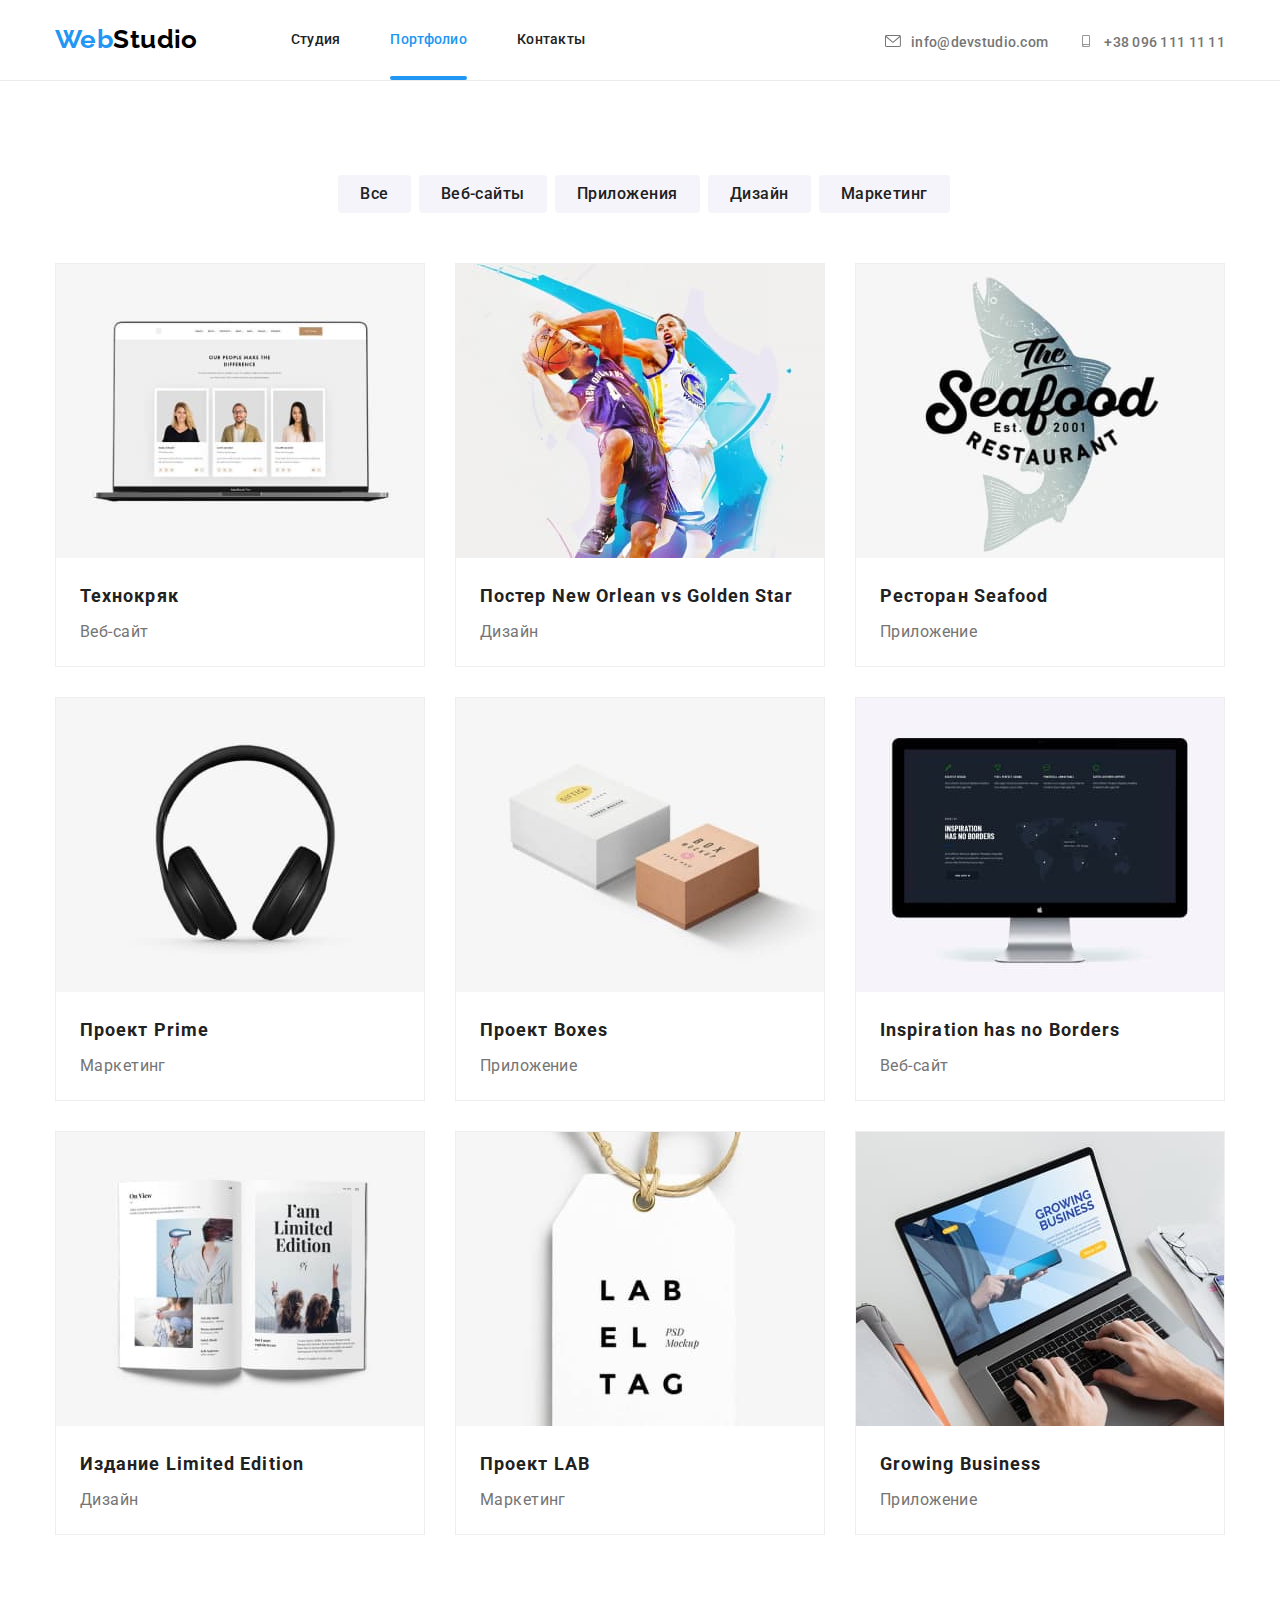
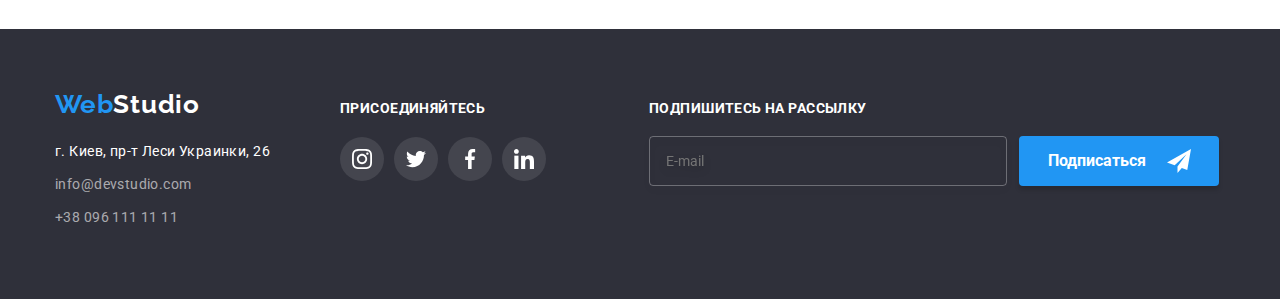
==== portfolio.html @ d5e63cc5 "start" ====
<!DOCTYPE html>
<html lang="ru">

<head>
    <meta charset="UTF-8" />
    <meta http-equiv="X-UA-Compatible" content="IE=edge" />
    <meta name="viewport" content="width=device-width, initial-scale=1.0" />
    <title>Портфолио</title>

    <!--Шрифты -->
    <link rel="preconnect" href="https://fonts.googleapis.com">
    <link rel="preconnect" href="https://fonts.gstatic.com" crossorigin>
    <link
        href="https://fonts.googleapis.com/css2?family=Raleway:wght@700&family=Roboto:wght@400;500;700;900&display=swap"
        rel="stylesheet">
    <!--normalize css  -->
    <link rel="stylesheet" href="./css/normalize.css">
    <!--Стили -->
   <!-- <link rel="stylesheet" href="./css/styles.css" />-->
    <link rel="stylesheet" href="./css/main.min.css"  />
</head>

<body>
    <header class="header">
        <div class="header__container container">

            <a href="./index.html" class="logo">
            <span class="logo-color">Web</span>Studio</a>

            <nav class="contact-links nav">
                <ul class=" nav__site">
                    <li class="nav__item"><a href="./index.html" class="nav__link ">Студия</a></li>
                    <li class="nav__item"><a href="./portfolio.html" class=" nav__link current">Портфолио</a></li>
                    <li class="nav__item"><a href="" class=" nav__link">Контакты</a></li>
                </ul>
            </nav>
            <ul class="contact">
                <li class="contact__item"><a href="mailto:info@devstudio.com" class="contact__e"><svg class="header-icon"
                            width="16" height="12">
                            <use href="./images/symbol-defs-1.svg#icon-envelope-1"></use>
                        </svg>info@devstudio.com</a></li>
                <li class="contact__item"><a href="tel:+380961111111" class="contact__tel"><svg class="header-icon" width="16"
                            height="12">
                            <use href="./images/symbol-defs-1.svg#icon-smartphone-1"></use>
                        </svg>+38 096 111 11 11</a></li>
            </ul>
        </div>
    </header>

    <main>

        <section class="set">
            <h1 hidden>Наше Портфолио</h1>

            <!--Навигация-->

            <div class="container nav-list">
                <ul class="card-nav-list nav-list_card">
                    <li class="nav-list_item"><button type="button" class="site-bnt">Все</button></li>
                    <li class="nav-list_item"><button type="button" class="site-bnt">Веб-сайты</button></li>
                    <li class="nav-list_item"><button type="button" class="site-bnt">Приложения</button></li>
                    <li class="nav-list_item"><button type="button" class="site-bnt">Дизайн</button></li>
                    <li class="nav-list_item"><button type="button" class="site-bnt">Маркетинг</button></li>
                </ul>
            </div>

            <!--Карточки-->

            <div class="container c-card-set">
                <ul class="set__list">
                    <li class="set__item">
                        <article class="card">
                            <div class="card-thumb">
                                <img src="./images/works/web_site.jpg" alt="Веб-сайт" width="370">
                            <p class="card-top-text ">Ресурс предлагает комплексные предложения с разным уровнем функционала и сервисов. Все это
                                    позволит посетителю получить исчерпывающие сведения о компании или частном лице.</p>
                            </div>
                                    <div class="card-content">
                                <h2 class="card-content__title">Технокряк</h2>
                                <p class="card-content__text">Веб-сайт</p>
                            </div>
                        </article>
                    </li>

                    <li class="set__item">
                        <article class="card">
                            <div class="card-thumb">
                                <img src="./images/works/poster.jpg" alt="Постер" width="370">
                                <p class="card-top-text">Ресурс предлагает комплексные предложения с разным уровнем функционала и сервисов. Все это
                                    позволит посетителю получить исчерпывающие сведения о компании или частном лице.</p>
                            </div>
                            <div class="card-content">
                                <h2 class="card-content__title">Постер New Orlean vs Golden Star</h2>
                                <p class="card-content__text">Дизайн</p>
                            </div>
                        </article>
                    </li>

                    <li class="item set__item">
                        <article class="card">
                            <div class="card-thumb">
                                <img src="./images/works/seafood_restaurant.jpg" alt="Ресторан" width="370">
                                <p class="card-top-text">Ресурс предлагает комплексные предложения с разным уровнем функционала и сервисов. Все это
                                    позволит посетителю получить исчерпывающие сведения о компании или частном лице.</p>
                            </div>
                            <div class="card-content">
                                <h2 class="card-content__title">Ресторан Seafood</h2>
                                <p class="card-content__text">Приложение</p>
                            </div>
                        </article>
                    </li>

                    <li class="item set__item">
                        <article class="card">
                            <div class="card-thumb">
                                <img src="./images/works/headphones.jpg" alt="наушники" width="370">
                                <p class="card-top-text">Ресурс предлагает комплексные предложения с разным уровнем функционала и сервисов. Все это позволит посетителю получить исчерпывающие сведения о компании или частном лице.</p>
                                </div>
                                <div class="card-content">
                                <h2 class="card-content__title">Проект Prime</h2>
                                <p class="card-content__text">Маркетинг</p>
                            </div>
                        </article>
                    </li>

                    <li class="item set__item">
                        <article class="card">
                            <div class="card-thumb">
                                <img src="./images/works/boxes.jpg" alt="коробки" width="370">
                                <p class="card-top-text">Ресурс предлагает комплексные предложения с разным уровнем функционала и сервисов. Все это
                                    позволит посетителю получить исчерпывающие сведения о компании или частном лице.</p>
                            </div>
                            <div class="card-content">
                                <h2 class="card-content__title">Проект Boxes</h2>
                                <p class="card-content__text">Приложение</p>
                            </div>
                        </article>
                    </li>

                    <li class="item set__item">
                        <article class="card">
                            <div class="card-thumb">
                                <img src="./images/works/monitor.jpg" alt="монитор" width="370">
                                <p class="card-top-text">Ресурс предлагает комплексные предложения с разным уровнем функционала и сервисов. Все это
                                    позволит посетителю получить исчерпывающие сведения о компании или частном лице.</p>
                            </div>
                            <div class="card-content">
                                <h2 class="card-content__title">Inspiration has no Borders</h2>
                                <p class="card-content__text">Веб-сайт</p>
                            </div>
                        </article>
                    </li>

                    <li class="item set__item">
                        <article class="card">
                            <div class="card-thumb">
                                <img src="./images/works/magazine.jpg" alt="журнал" width="370">
                                <p class="card-top-text">Ресурс предлагает комплексные предложения с разным уровнем функционала и сервисов. Все это
                                    позволит посетителю получить исчерпывающие сведения о компании или частном лице.</p>
                            </div>
                            <div class="card-content">
                                <h2 class="card-content__title">Издание Limited Edition</h2>
                                <p class="card-content__text">Дизайн</p>
                            </div>
                        </article>
                    </li>

                    <li class="item set__item">
                        <article class="card">
                            <div class="card-thumb">
                                <img src="./images/works/lab.jpg" alt="лейба" width="370">
                                <p class="card-top-text">Ресурс предлагает комплексные предложения с разным уровнем функционала и сервисов. Все это
                                    позволит посетителю получить исчерпывающие сведения о компании или частном лице.</p>
                            </div>
                            <div class="card-content">
                                <h2 class="card-content__title">Проект LAB</h2>
                                <p class="card-content__text">Маркетинг</p>
                            </div>
                        </article>
                    </li>

                    <li class="item set__item">
                        <article class="card">
                            <div class="card-thumb">
                                <img src="./images/works/laptop.jpg" alt="ноутбук">
                                <p class="card-top-text">Ресурс предлагает комплексные предложения с разным уровнем функционала и сервисов. Все это
                                    позволит посетителю получить исчерпывающие сведения о компании или частном лице.</p>
                            </div>
                            <div class="card-content">
                                <h2 class="title card-content__title">Growing Business</h2>
                                <p class="text card-content__text">Приложение</p>
                            </div>
                        </article>
                    </li>
                </ul>
            </div>
        </section>
    </main>
</body>


<footer>
    <section class="footer__section">
    <div class="container footer">
    <div class="logo-adress">
        <a href="./index.html" class="logo"><span class="logo-color">Web</span><span class="bottom-logo-color">Studio</span></a>
        <address>
        <ul class="contact-link__list">
        <li class="item">
        <a href="https://g.page/stamp-capital?share" 
                            class="addres-link"
                            target="_blank" rel="noopener nofollow noreferrer">г. Киев, пр-т Леси Украинки, 26
                        </a>
        </li>

        <li class="item"><a href="mailto:info@devstudio.com" class="e-link">info@devstudio.com</a></li>
                        <li class="item"><a href="tel:+380961111111" class="ph-link">+38 096 111 11 11</a></li>
                    </ul>
        </address>
    </div>

    <div class="footer-soc">
        <p class="footer-soc__titel">Присоединяйтесь</p>
        <ul class="footer-soc__list">
        <li class="footer-soc__item">
        <a class="footer-soc__link" href="">
        <svg class="footer-soc__icon" width="20" height="20">
        <use href="./images/symbol-defs.svg#icon-instagram-2"></use>
        </svg>
        </a>
        </li>

        <li class=" footer-soc__item">
        <a class=" footer-soc__link" href="">
        <svg class=" footer-soc__icon" width="20" height="20">
        <use href="./images/symbol-defs.svg#icon-twitter-1"></use>
        </svg>
        </a>
        </li>
        
        <li class=" footer-soc__item">
        <a class=" footer-soc__link" href="">
        <svg class=" footer-soc__icon" width="20" height="20">
        <use href="./images/symbol-defs.svg#icon-facebook-1"></use>
        </svg>
        </a>
        </li>
        
        <li class="footer-soc__item">
        <a class="footer-soc__link" href="">
        <svg class="footer-soc__icon" width="20" height="20">
        <use href="./images/symbol-defs.svg#icon-linkedin-1"></use>
        </svg>
        </a>
        </li>
        </ul>

    </div>
<div class="footer-form">
        <p class="footer-form__title">Подпишитесь на рассылку</p>
        <form class="footer-form__mail">
            <input type="email" class="footer-form__input" name="footer-mail" placeholder="E-mail" id="footer-mail">
            <button class="footer-form__btn" type="submit">
            Подписаться<svg class="icon-send" width="24" height="24">
                <use href="./images/symbol-defs8.svg#icon-icon-send-1"></use>
            </svg>
            </button>
        </form>
        </div>  
    </div>
    </section>
</footer>

</html>
---- css/styles.css ----
/**,
*::before,
*::after {
    box-sizing: border-box
}*/

/* Переменные */
/*
:root {
    --text-color: #757575;
    --bnt-color-hover: #F5F4FA;
    --btn-color-hb: #2196F3;
    --btn-color-text: #212121;
    --default-white: #ffffff;
    --font-size: 14px;
    --bg-color: #2F303A;
    --set-gap: 30px;
    --card-shadow: 0px 1px 3px rgba(0, 0, 0, 0.12),
        0px 1px 1px rgba(0, 0, 0, 0.14),
        0px 2px 1px rgba(0, 0, 0, 0.2);
    --timing-duration: 250ms;
    --timing-function: cubic-bezier(0.4, 0, 0.2, 1);
}*/

/*Основные: цвет и текст */
/*body {
    font-family: 'Roboto', sans-serif;
    color: var(--btn-color-text);
    font-size: 14px;
    letter-spacing: 0.03em;
}
*/
/*
.container {
    width: 1200px;
    margin-left: auto;
    margin-right: auto;
    padding-left: 15px;
    padding-right: 15px;
    
}*/

/*Утилиты*/
/*
img {
    display: block;
    width: 100%;
    height: auto;
}
.contact__e,
.contact__tel {
    text-decoration: none;
    font-style: normal;
}

.visually-hidden {
    position: absolute;
    white-space: nowrap;
    width: 1px;
    height: 1px;
    overflow: hidden;
    border: 0;
    padding: 0;
    clip: rect(0 0 0 0);
    clip-path: inset(50%);
    margin: -1px;
}

.e-link {
    text-decoration: none;
    font-style: normal;
}

.ph-link {
    text-decoration: none;
    font-style: normal;
}

ul {
    padding: 0;
    margin: 0;
    list-style: none;
}

li {
    list-style-type: none;
}

p,
h1,
h2,
h3,
h4,
h5,
h6 {
    margin: 0;
}

ul,
ol,
li {
    margin: 0;
    padding: 0;
}
*/

/*Header*/
/*
.header__container {
    display: flex;
    align-items: center;
}

.logo-color {
    color: var(--btn-color-hb);
    text-decoration: none;
    font-family: Raleway;
    font-weight: 700;
    font-size: 26px;
    line-height: 1.2;
}

.logo {
    text-decoration: none;
    font-family: Raleway;
    font-weight: 700;
    font-size: 26px;
    line-height: 1.2;
    color: #000000;
}

.header-icon {

    align-items: center;
    vertical-align: middle;
    margin-right: 10px;
    fill: currentColor;
}

/*Header-Навигация */
/*
.nav__site {
    display: flex;
    justify-content: center;


    font-style: normal;
    font-weight: 500;
    font-size: var(--font-size);
    line-height: 1.14;
}


.nav__site:hover,
.nav__site:focus {
    color: var(--btn-color-hb);
}



.contact {
    padding: 0;
    margin: 0;
    display: flex;

}

.nav__site:first-child {
    margin-left: 93px;
}

.nav__site .nav__item {
    margin-right: 50px;
}

.contact .contact__item:last-child {
    margin-right: 0;
}

.nav__site .current {
    color: var(--btn-color-hb);
}


.current::after {
    content: '';
    position: absolute;
    left: 0;
    bottom: 0;
    display: flex;
    width: 100%;
    height: 4px;
    background-color: #2196F3;
    border-radius: 2px;

}



/*Header-Контактные линки */
/*
.contact {
    margin-left: auto;

    font-style: normal;
    font-weight: 400;
    line-height: 1.14;
    color: var(--text-color);
    padding-top: 5px;
}

.contact__e {
    margin-right: 30px;
}

.contact__e,
.contact__tel {
    display: flex;
    font-style: normal;
    font-weight: 500;
    font-size: var(--font-size);
    line-height: 1.14;
    letter-spacing: 0.02em;

    color: var(--text-color);

transition: color var(--timing-duration) var(--timing-function);
}

.contact .contact__e:hover,
.contact .contact__e:focus,
.contact .contact__tel:hover,
.contact .contact__tel:focus {
    color: var(--btn-color-hb);
}

.nav {
    /*display: block;*/
    /*align-items: baseline;

}*/

/*Ссылки в шапке*/
/*
.nav__link {
    display: flex;
    position: relative;

    padding-top: 32px;
    padding-bottom: 32px;

    text-decoration: none;
    font-weight: 500;
    line-height: 1.14;
    letter-spacing: 0.02em;
    color: var(--btn-color-text);

    transition: color var(--timing-duration) var(--timing-function);

}

.nav__link:hover,
.nav__link:focus {
    color: var(--btn-color-hb);
}

*/
/* Кнопки-Главная */
/*button {
    cursor: pointer;
    border: none;
}*/
/*
.hero {
    padding-bottom: 200px;
    background-color: var(--bg-color);
}

.hero__container {
    max-width: 1600px;
    height: 600px;
    margin: 0 auto;
    padding-top: 200px;
    padding-bottom: 200px;
    background-image: linear-gradient(rgba(47, 48, 58, 0.4), rgba(47, 48, 58, 0.4)), url(../images/background-img/hero.jpg);
    background-repeat: no-repeat;
    background-position: center;


}

.hero__titel {
    width: 696px;
    margin-left: auto;
    margin-right: auto;
    margin-bottom: 30px;
    color: #FFFFFF;
    font-weight: 900;
    font-size: 44px;
    line-height: 1.4;
    letter-spacing: 0.06em;
    text-align: center;
    text-transform: uppercase
}

.hero__btn {
    width: 200px;
    height: 50px;
    display: block;
    margin: 0 auto;


    background: var(--btn-color-hb);
    box-shadow: 0px 4px 4px rgba(0, 0, 0, 0.15);
    border-radius: 4px;


    font-family: 'Roboto';
    font-style: normal;
    font-weight: 700;
    font-size: 16px;
    line-height: 1.87;
    letter-spacing: 0.06em;
    color: #FFFFFF;
}
*/


/*Страница "Главная"*/
/*.benefit {
    padding-top: 94px;
    padding-bottom: 94px;
}

.benefit__list{
    display: flex;
    flex-wrap: wrap;
    justify-content: center;
    margin: 0px;
    padding: 0px;
    margin-left: -30px;

}

.benefit__title{
    font-style: normal;
    font-weight: 700;
    font-size: var(--font-size);
    line-height: 1.14;
    letter-spacing: 0.06em;
    text-transform: uppercase;
}

.benefit__text {
    font-style: normal;
    font-weight: 400;
    line-height: 1.71;
    color: var(--text-color);
    padding-top: 10px;

}

.benefit__item {
    display: flex;
    flex-wrap: wrap;
    width: 270px;
    flex-basis: calc(100% / 4 -30px);
    margin-left: 30px;
}

.benefit__item:last-child {
    margin-right: 0;
}

.benefit-icon {
    width: 70px;
    height: 70px;
}

.icons {
    margin-bottom: 30px;
    width: 270px;
    height: 120px;
    justify-content: center;
    display: inline-flex;
    align-items: center;
    background: #F5F4FA;
    border-radius: 4px;
}
*/

/*Чем мы занимаемся*/
/*
.our-work__container {
    padding-bottom: 94px;
}

.our-work__container>.our-work__list {
    display: flex;

}

.our-work__list .our-work__item+.our-work__item {
    flex-basis: calc(100% / 3 -30px);
}

.our-work__item:not(:last-child) {
    margin-right: 30px;
}

.our-work__item {
    position: relative;
}

.work-card-text {

    padding-top: 27px;
    padding-bottom: 27px;
    width: 370px;
    height: 70px;
    left: 615px;
    top: 1435px;
    background-color: rgba(47, 48, 58, 0.8);
    background-image: linear-gradient(rgba(47, 48, 58, 0.4), rgba(47, 48, 58, 0.4));
    
}

.our-work__text  {
        position: absolute;
        bottom: 0;
        right: 0;
        left: 0;
        display: flex;
        align-items: center;
        justify-content: center;
        height: 70px;
        text-transform: uppercase;
        line-height: 1.14;
        font-weight: 700;
        color: #ffffff;
        background: rgba(47, 48, 58, 0.8);
    }
*/
/*Команда*/
/*
.about-us {
    display: block;
    margin: 0 auto;
    padding-top: 94px;
    padding-bottom: 94px;
    background: #F5F4FA;
}

.section__title {
    text-align: center;
    font-style: normal;
    font-weight: 700;
    font-size: 36px;
    line-height: 1.16;
    color: var(--btn-color-text);
    margin-bottom: 50px;
}

.about-us__list {
    display: flex;
}

.w-card {
    width: 270px;
    height: 428px;
    left: 215px;
    top: 1635px;

    margin-right: 30px;

    background-color: #FFFFFF;

    box-shadow: 0px 1px 3px rgba(0, 0, 0, 0.12), 0px 1px 1px rgba(0, 0, 0, 0.14), 0px 2px 1px rgba(0, 0, 0, 0.2);
    border-radius: 0px 0px 4px 4px;
}


.name-position {
    padding-top: 30px;
    padding-bottom: 30px;
  
}

.name-position .name {
    margin-bottom: 10px;
}

.about-us .name {
    font-weight: 500;
    font-size: 16px;
    line-height: 1.18;
    text-align: center;
}

.about-us .text {
    display: block;
    margin-bottom: 16px;
    font-weight: 400;
    font-size: 16px;
    line-height: 1.19;
    text-align: center;
    color: var(--text-color);
}

.our-work__item:last-child {
    margin-right: 0;
}


.workers-soc-list {
    display: flex;
    justify-content: center;
   

}

.workers-soc-item {
    width: 44px;
    height: 44px;
    margin-right: 10px;
}

.workers-soc-item:last-child {
    margin-right: 0;
}

.workers-soc-link {
    width: 100%;
    height: 100%;
    background-color: var(--default-white);
    border-radius: 50%;
    display: flex;
    align-items: center;
    justify-content: center;
    fill: #AFB1B8;
transition: background-color var(--timing-duration) var(--timing-function);

}

.workers-soc-link:hover,
.workers-soc-link:focus {
    background-color: var(--btn-color-hb);
}

.workers-soc-link:hover .workers-soc-icon,
.workers-soc-link:focus .workers-soc-icon {
    fill: var(--default-white);
}*/
 /*Клиенты*/
/*
.clients {
    padding-top: 94px;
    padding-bottom: 94px;
}

.clients__container {
    width: 1200px;
    margin: 0 auto;
    padding-left: 15px;
    padding-right: 15px;
}

.clients__title {
    font-weight: 700;
    font-size: 36px;
    line-height: 1.16;
    text-align: center;
    margin-bottom: 50px;
    color: var(--btn-color-text);
}


.clients__list {
    display: flex;
}

.clients__item {
    margin-right: 30px;
    color: #AFB1B8;
    transition: color var(--timing-duration) var(--timing-function)
}

.clients__item:hover,
.clients__item:focus {
    color: var(--btn-color-hb);
}

.clients__link {
    display: inline-flex;
    align-items: center;
    justify-content: center;
    width: 170px;
    height: 92px;
    border-radius: 4px;
    border: 1px solid #AFB1B8;
    color: #AFB1B8;
    fill: currentColor;
    transition: color var(--timing-duration) var(--timing-function), 
    border-color var(--timing-duration) var(--timing-function);
}

.clients__link:hover,
.clients__link:focus {
    border-color: var(--btn-color-hb);
}

.clients__link:hover ,
.clients__link:focus  {
    color: var(--btn-color-hb);
}*/


/*Страница "Портфолио"*/
/*
.set {
    border-top: 1px solid #ECECEC;
    padding-top: 94px;
    padding-bottom: 94px;
}*/

/* Кнопки-Портфолио */
/*
.card-nav-list {
    display: flex;
    justify-content: center;
    margin-bottom: 50px;

}

.card-nav-list .item {
    margin-left: 8px;
}

.card-nav-list .site-nav-btn {

    font-family: inherit;
    font-weight: 500;
    line-height: 1.14;
    letter-spacing: 0.03em;
    color: var(--btn-color-text);
    background-color: #F5F4FA;
}

.site-bnt {
    display: block;

    border-radius: 4px;

    font-family: 'Roboto';
    font-weight: 500;
    font-size: 16px;
    line-height: 1.62;
    letter-spacing: 0.03em;
    color: var(--btn-color-text);
    background-color: var(--bnt-color-hover);

    padding: 6px 22px;

transition: color var(--timing-duration) var(--timing-function),
background-color var(--timing-duration) var(--timing-function),
box-shadow var(--timing-duration) var(--timing-function);

}

.site-bnt:hover,
.site-bnt:focus {
    color: var(--bnt-color-hover);
    background-color: var(--btn-color-hb);
    box-shadow: 0px 3px 1px rgba(0, 0, 0, 0.1), 0px 1px 2px rgba(0, 0, 0, 0.08), 0px 2px 2px rgba(0, 0, 0, 0.12);
    border-radius: 4px;
}*/

/*Карточки*/

/*
.set-list {
    display: flex;
    flex-wrap: wrap;
    margin-bottom: -30px;
}

.set-list>.item {
    flex-basis: calc(100% / 3 - 30px);
    margin-right: 30px;
    margin-bottom: 30px;
    
}


/*
.set-list .item:nth-child(3n) {
    margin-right: 0px;
    padding-right: 0px;
}

.set-list .title {
    font-weight: 700;
    font-size: 18px;
    line-height: 2;
    letter-spacing: 0.06em;
    align-items: center;

}
/*
.set-list .text {
    font-style: normal;
    font-size: 16px;
    line-height: 2.25;
    color: var(--text-color);
}
*/
/* CARD */
/*
.card {
    width: 370px;
    height: 404px;
    overflow: hidden;
    background-color: #FFFFFF;
    border: 1px solid #EEEEEE;
    cursor: pointer;
    transition: box-shadow var(--timing-duration) var(--timing-function),
    border-radius var(--timing-duration) var(--timing-function);
}

.card-content {
    padding: 20px 24px;

}

.card:hover,
.card:focus {
    box-shadow: var(--card-shadow);
    border-radius: 0px 0px 4px 4px;
}

.card-thumb {
    position: relative;
    overflow: hidden;
}

.card-top-text{
        font-weight: 400;
        font-size: 18px;
        line-height: 1.55;
        letter-spacing: 0.03em;
        
        color: #FFFFFF;

        position: absolute;
        display: inline-block;
        width: 100%;
        height: 100%;
        left: 0;
        top: 0;
        background-color: rgba(33, 150, 243, 0.9);
        padding: 63px 24px;
    

        transform: translateY(100%);
        transition: transform 250ms var(--timing-function) ;

}
.set-list .item:hover .card-top-text {
    transform: translateY(0%)
}
*/
/*Модальное окно*/
/*
.backdrop {
    position: fixed;
    top: 0;
    left: 0;
    width: 100%;
    height: 100%;
    
    background: rgba(0, 0, 0, 0.2);
    opacity: 1;

    transform:  opacity var(--timing-duration) var(--timing-function), 
    visibility var(--timing-duration) var(--timing-function);  
}

.backdrop.is-hidden {
    opacity:0; 
    visibility: hidden; 
    pointer-events: none;
}

.modal {
    padding: 40px;
    position: absolute;
    top: 50%;
    left: 50%;
    width: 528px;
    height: 581px;
    background-color: #fff;
    box-shadow: 0px 1px 3px rgb(0 0 0 / 12%), 0px 1px 1px rgb(0 0 0 / 14%),
    0px 2px 1px rgb(0 0 0 / 20%);
    border-radius: 4px;
    
    transform: translate(-50%, -50% );
    transition: transform 250ms cubic-bezier(0.4, 0, 0.2, 1),
    opacity 250ms cubic-bezier(0.4, 0, 0.2, 1);
}

.backdrop.is-hidden .modal {
    transform: translate(-50%, -50%) scale(0.75);
    opacity: 0;
  }


.modal-bnt-close {
    display: flex;
    position: absolute;
    top: 8px;
    right: 8px;
    width: 30px;
    height: 30px;
    border-radius: 50%;
    border: 1px solid rgba(0, 0, 0, 0.1);
    background-color: var(--secondary-background-color);
    cursor: pointer;
    align-items: center;
    justify-content: center;
    transition: fill 250ms cubic-bezier(0.4, 0, 0.2, 1);
}

.modal-bnt-close:hover,
.modal-bnt-close:focus {
    fill: var(--btn-color-hb);
}

.modal-title {
    text-align: center;
    font-size: 18px;
    font-weight: 600;
    margin-bottom: 15px;
    font-weight: 700;
    font-size: 20px;
    line-height: 1.15;
    letter-spacing: 0.03em;
    color: #212121;
    }
*/
    /*Форма*/
/*
    .modal-field {
    margin-bottom: 10px;
    }  

    .input-wrap {
    position: relative;
    }

    .modal-icon {
    position: absolute;
    left: 7px;
    top: 50%;
    transform: translateY(-50%);
    }

    .modal-input {
    width: 100%;
    height: 45px;
    border: 1px solid rgba(33, 33, 33, 0.2);
    border-radius: 4px;
    fill: currentColor;
    padding-left: 30px;
    outline: none;
    transition: border-color 250ms var(--timing-function), 
    fill 250ms var(--timing-function) ;
    }

    .modal-input:focus,
    .modal-input:hover {
    border-color: #2196F3;
    }


    .modal-input:focus + .modal-icon,
    .modal-input:hover + .modal-icon
    {
    fill: #2196F3;
    }

    .modal-label {
    position: relative;
    display: block;
    font-size: 12px;
    line-height: 1.17;
    letter-spacing: 0.01em;
    margin-bottom: 4px;
    color: #757575;
    }

    textarea {
        resize: none;
        } 
    
.modal-text {
    padding: 12px 16px;
    width: 100%;
    height: 120px;

    border: 1px solid rgba(33, 33, 33, 0.2);
    border-radius: 4px;
    resize: none;
    outline: none;
    transition: border 250ms var(--transition-cubic);
}

.modal-text:focus,
.modal-text:hover {
    border: 1px solid #2196F3;
}
*/
/*Чекбокс*/
/*
.covenant{
    display: flex;
    align-items: center;
    margin-bottom: 30px; ;
    
}

.covenant-title  {
    padding-left: 8px;
    font-weight: 400;
    font-size: 14px;
    line-height: 1.71;
    letter-spacing: 0.03em;
    color: #757575;

    display: flex;
    align-items: center;
    }

.covenant-title::before {
    content: "";
    width: 16px;
    height: 15px;
    border: 2px solid  #212121;
    border-radius: 3px;
    margin-right: 8px;
} 

.checkbox-policy:checked +.covenant-title::before {
    background-color: #2196F3;
    background-image: url(../images/icon/checkbox.svg);
    border: none;
    background-repeat: no-repeat;
    background-position: center;

}
.checkbox-policy:focus +.covenant-title::before {
    border-color: #2196F3;
}

.checkbox-policy:focus:not(:checked) +.covenant-title::before {
    border-color: #2196F3;
  }

  .checkbox-policy:disabled +.covenant-title::before {
    border-color: #2196F3;
  }

.covenant-link {
    display: block;
    padding-left: 4px;
    font-weight: 400;
    font-size: 14px;
    line-height: 1.71;
    letter-spacing: 0.03em;
    color: #2196F3;
}

    .modal-bnt-send {
    
        width: 200px;
        height: 50px;
        display: block;
        margin: 0 auto;
    
        background: var(--btn-color-hb);
        box-shadow: 0px 4px 4px rgba(0, 0, 0, 0.15);
        border-radius: 4px;
    
        font-family: 'Roboto';
        font-style: normal;
        font-weight: 700;
        font-size: 16px;
        line-height: 1.87;
        letter-spacing: 0.06em;
        color: #FFFFFF;
        transition: background var(--timing-duration) var(--timing-function);
    }
    

    .modal-bnt-send:hover,
    .modal-bnt-send:focus {
        background: #188CE8;
    }

*/
/*Подвал*/
/*
.logo-adress {
    margin-right: 70px;
}

.footer>.container {
    display: flex;
    align-items: baseline;
}

.footer_section {
    margin: 0 auto;
    background: var(--bg-color);
    padding-top: 60px;
    padding-bottom: 60px;

}

.footer_section .footer {
    display: flex;
    align-items: baseline;
}


.contact-link-list .item:first-child {
    margin-top: 20px;
}

.bottom-logo-color {
    color: #ffffff;
    text-decoration: none;
    font-weight: 700;
    font-size: 26px;
    line-height: 1.2;
    letter-spacing: 0.03em;
}

.contact-link-list .item {
    margin-bottom: 9px;
}

.e-link,
.ph-link {
    font-style: normal;
    font-weight: 400;
    line-height: 1.71;
    letter-spacing: 0.03em;
    color: rgba(255, 255, 255, 0.6);

    display: block;
transition: color var(--timing-duration) var(--timing-function);

}

.contact-link-list .e-link:hover,
.contact-link-list .e-link:focus,
.contact-link-list .addres-link:hover,
.contact-link-list .addres-link:focus,
.contact-link-list .ph-link:hover,
.contact-link-list .ph-link:focus {
    color: var(--btn-color-hb);
}

.addres-link {
    text-decoration: none;

    font-style: normal;
    font-weight: 400;
    line-height: 1.71;
    letter-spacing: 0.03em;
    color: #ffffff;
    transition: color var(--timing-duration) var(--timing-function);
}

.title-soc {
    margin-bottom: 20px;
    font-weight: 700;
    font-size: 14px;
    line-height: 1.14;
    text-transform: uppercase;
    color: #FFFFFF;
}

.footer-soc {
margin-right: 93px;
}


.footer-soc-list {
    display: flex;
    margin-bottom: 30px;
}

.footer-soc-item {
    width: 44px;
    height: 44px;
    margin-right: 10px;
}

.footer-soc-icon {
    fill: #FFFFFF;
}

.footer-soc-link {
    width: 100%;
    height: 100%;
    background-color: rgba(255, 255, 255, 0.1);
    
    border-radius: 50%;
    display: flex;
    align-items: center;
    justify-content: center;
    fill: #ffffff;

    transition: background-color var(--timing-duration) var(--timing-function);
    
}

.footer-soc-link:hover,
.footer-soc-link:focus {
    background-color: var(--btn-color-hb);
}

.footer-soc-link:hover .footer-soc-icon,
.footer-soc-link:focus .footer-soc-icon {
    fill: var(--default-white);
}

.footer-form {
  margin-right: auto;
}

.footer-title {
  font-family: 'Roboto';
  font-style: normal;
  font-weight: 700;
  font-size: 14px;
  line-height: calc(16 / 14);
  letter-spacing: 0.03em;
  text-transform: uppercase;
  margin-bottom: 20px;
  color: #FFFFFF;
}

.footer-mail-form {
    display: flex;
    border: none;
}


.footer-input {
    width: 358px;
    height: 50px;

    background-color: transparent;
    border: 1px solid rgba(255, 255, 255, 0.3);
    filter: drop-shadow(0px 4px 4px rgba(0, 0, 0, 0.15));
    border-radius: 4px;
    outline: none;
    color: rgba(255, 255, 255, 0.6);

    padding-left: 16px;
    margin-right: 12px;

    transition: border var(--timing-duration) var(--timing-function);
}


.footer-input:focus,
.footer-input:hover {
    border-color: var(--btn-color-hb);
    }

.footer-btn {
    position: relative;
    display: flex;
    align-items: center;
    width: 200px;
    height: 50px;
    background-color: var(--btn-color-hb);
    box-shadow: 0px 4px 4px rgba(0, 0, 0, 0.15);
    border-radius: 4px;
    border-color: transparent;
    font-weight: 700;
    font-size: 16px;
    line-height: calc(30 / 16);
    padding-left: 29px;
    color: #ffffff;
    fill: currentColor;;
    transition: fill var(--timing-duration) var(--timing-function);
    transition: background-color var(--timing-duration) var(--timing-function);
}

.footer-btn:hover,
.footer-btn:focus {
    background-color: #ffffff;
    color: var(--btn-color-hb);
}

.icon-send {
    position: absolute;
    right: 28px;
    margin-left: 10px;
}

.icon-send:hover,
.icon-send:focus {
    background-color: #ffffff;
    color: var(--btn-color-hb);
    fill:  var(--btn-color-hb);
}*/
---- css/main.min.css ----
*,*::before,*::after{box-sizing:border-box}:root{--text-color: #757575;--bnt-color-hover: #F5F4FA;--btn-color-hb: #2196F3;--btn-color-text: #212121;--default-white: #ffffff;--font-size: 14px;--bg-color: #2F303A;--set-gap: 30px;--card-shadow: 0px 1px 3px rgba(0, 0, 0, 0.12), 0px 1px 1px rgba(0, 0, 0, 0.14), 0px 2px 1px rgba(0, 0, 0, 0.2);--timing-duration: 250ms;--timing-function: cubic-bezier(0.4, 0, 0.2, 1)}img{display:block;height:auto}.contact__e,.contact__tel{text-decoration:none;font-style:normal}.visually-hidden{position:absolute;white-space:nowrap;width:1px;height:1px;overflow:hidden;border:0;padding:0;clip:rect(0 0 0 0);clip-path:inset(50%);margin:-1px}.e-link{text-decoration:none;font-style:normal}.ph-link{text-decoration:none;font-style:normal}ul{padding:0;margin:0;list-style:none}li{list-style-type:none}p,h1,h2,h3,h4,h5,h6{margin:0}ul,ol,li{margin:0;padding:0}body{font-family:"Roboto",sans-serif;color:var(--btn-color-text);font-size:14px;letter-spacing:.03em}.container{width:1200px;margin-left:auto;margin-right:auto;padding-left:15px;padding-right:15px}button{cursor:pointer;border:none}.header__container{display:flex;align-items:center}.logo-color{color:var(--btn-color-hb);text-decoration:none;font-family:Raleway;font-weight:700;font-size:26px;line-height:1.2}.logo{text-decoration:none;font-family:Raleway;font-weight:700;font-size:26px;line-height:1.2;color:#000}.header-icon{align-items:center;vertical-align:middle;margin-right:10px;fill:currentColor}.nav__site{display:flex;justify-content:center;font-style:normal;font-weight:500;font-size:var(--font-size);line-height:1.14}.nav__site:hover,.nav__site:focus{color:var(--btn-color-hb)}.contact{padding:0;margin:0;display:flex}.nav__site:first-child{margin-left:93px}.nav__site .nav__item{margin-right:50px}.contact .contact__item:last-child{margin-right:0}.nav__site .current{color:var(--btn-color-hb)}.current::after{content:"";position:absolute;left:0;bottom:0;display:flex;width:100%;height:4px;background-color:#2196f3;border-radius:2px}.contact{margin-left:auto;font-style:normal;font-weight:400;line-height:1.14;color:var(--text-color);padding-top:5px}.contact__e{margin-right:30px}.contact__e,.contact__tel{display:flex;font-style:normal;font-weight:500;font-size:var(--font-size);line-height:1.14;letter-spacing:.02em;color:var(--text-color);transition:color var(--timing-duration) var(--timing-function)}.contact .contact__e:hover,.contact .contact__e:focus,.contact .contact__e:hover,.contact .contact__e:focus,.contact .contact__tel:hover,.contact .contact__tel:focus,.contact .contact__tel:hover,.contact .contact__tel:focus{color:var(--btn-color-hb)}.nav{align-items:baseline}.nav__link{display:flex;position:relative;padding-top:32px;padding-bottom:32px;text-decoration:none;font-weight:500;line-height:1.14;letter-spacing:.02em;color:var(--btn-color-text);transition:color var(--timing-duration) var(--timing-function)}.nav__link:hover,.nav__link:focus{color:var(--btn-color-hb)}.hero{padding-bottom:200px;background-color:var(--bg-color)}.hero__container{max-width:1600px;height:600px;margin:0 auto;padding-top:200px;padding-bottom:200px;background-image:linear-gradient(rgba(47, 48, 58, 0.4), rgba(47, 48, 58, 0.4)),url(../images/background-img/hero.jpg);background-repeat:no-repeat;background-position:center}.hero__titel{width:696px;margin-left:auto;margin-right:auto;margin-bottom:30px;color:#fff;font-weight:900;font-size:44px;line-height:1.4;letter-spacing:.06em;text-align:center;text-transform:uppercase}.hero__btn{width:200px;height:50px;display:block;margin:0 auto;background:var(--btn-color-hb);box-shadow:0px 4px 4px rgba(0,0,0,.15);border-radius:4px;font-family:"Roboto";font-style:normal;font-weight:700;font-size:16px;line-height:1.87;letter-spacing:.06em;color:#fff}.benefit{padding-top:94px;padding-bottom:94px}.benefit__list{display:flex;flex-wrap:wrap;justify-content:center;margin:0px;padding:0px;margin-left:-30px}.benefit__title{font-style:normal;font-weight:700;font-size:var(--font-size);line-height:1.14;letter-spacing:.06em;text-transform:uppercase}.benefit__text{font-style:normal;font-weight:400;line-height:1.71;color:var(--text-color);padding-top:10px}.benefit__item{display:flex;flex-wrap:wrap;width:270px;flex-basis:calc(25% - 30px);margin-left:30px}.benefit__item:last-child{margin-right:0}.benefit-icon{width:70px;height:70px}.icons{margin-bottom:30px;width:270px;height:120px;justify-content:center;display:inline-flex;align-items:center;background:#f5f4fa;border-radius:4px}.our-work__container{padding-bottom:94px}.our-work__container>.our-work__list{display:flex}.our-work__list .our-work__item+.our-work__item{flex-basis:calc(33.3333333333% - 30px)}.our-work__item:not(:last-child){margin-right:30px}.our-work__item{position:relative}.work-card-text{padding-top:27px;padding-bottom:27px;width:370px;height:70px;left:615px;top:1435px;background-color:rgba(47,48,58,.8);background-image:linear-gradient(rgba(47, 48, 58, 0.4), rgba(47, 48, 58, 0.4))}.our-work__text{position:absolute;bottom:0;right:0;left:0;display:flex;align-items:center;justify-content:center;height:70px;text-transform:uppercase;line-height:1.14;font-weight:700;color:#fff;background:rgba(47,48,58,.8)}.about-us{display:block;margin:0 auto;padding-top:94px;padding-bottom:94px;background:#f5f4fa}.section__title{text-align:center;font-style:normal;font-weight:700;font-size:36px;line-height:1.16;color:var(--btn-color-text);margin-bottom:50px}.about-us__list{display:flex}.about-us__card{width:270px;height:428px;left:215px;top:1635px;margin-right:30px;background-color:#fff;box-shadow:0px 1px 3px rgba(0,0,0,.12),0px 1px 1px rgba(0,0,0,.14),0px 2px 1px rgba(0,0,0,.2);border-radius:0px 0px 4px 4px}.worker-container{padding-top:30px;padding-bottom:30px}.worker-container .worker-container__name{margin-bottom:10px}.about-us .name{font-weight:500;font-size:16px;line-height:1.18;text-align:center}.about-us .text{display:block;margin-bottom:16px;font-weight:400;font-size:16px;line-height:1.19;text-align:center;color:var(--text-color)}.our-work__item:last-child{margin-right:0}.workers-soc__list{display:flex;justify-content:center}.workers-soc__item{width:44px;height:44px;margin-right:10px}.workers-soc__item:last-child{margin-right:0}.workers-soc__link{width:100%;height:100%;background-color:var(--default-white);border-radius:50%;display:flex;align-items:center;justify-content:center;fill:#afb1b8;transition:background-color var(--timing-duration) var(--timing-function)}.workers-soc__link:hover,.workers-soc__link:focus{background-color:var(--btn-color-hb)}.workers-soc__link:hover .workers-soc__icon,.workers-soc__link:focus .workers-soc__icon{fill:var(--default-white)}.clients{padding-top:94px;padding-bottom:94px}.clients__container{width:1200px;margin:0 auto;padding-left:15px;padding-right:15px}.clients__title{font-weight:700;font-size:36px;line-height:1.16;text-align:center;margin-bottom:50px;color:var(--btn-color-text)}.clients__list{display:flex}.clients__item{margin-right:30px;color:#afb1b8;transition:color var(--timing-duration) var(--timing-function)}.clients__item:hover,.clients__item:focus{color:var(--btn-color-hb)}.clients__link{display:inline-flex;align-items:center;justify-content:center;width:170px;height:92px;border-radius:4px;border:1px solid #afb1b8;color:#afb1b8;fill:currentColor;transition:color var(--timing-duration) var(--timing-function),border-color var(--timing-duration) var(--timing-function)}.clients__link:hover,.clients__link:focus{border-color:var(--btn-color-hb)}.clients__link:hover,.clients__link:focus{color:var(--btn-color-hb)}.set{border-top:1px solid #ececec;padding-top:94px;padding-bottom:94px}.set__list{display:flex;flex-wrap:wrap;margin-bottom:-30px}.set__list>.set__item{flex-basis:calc(33.3333333333% - 30px);margin-right:30px;margin-bottom:30px}.set__item:nth-child(3n){margin-right:0px;padding-right:0px}.card-content__title{font-weight:700;font-size:18px;line-height:2;letter-spacing:.06em;align-items:center}.card-content__text{font-style:normal;font-size:16px;line-height:2.25;color:var(--text-color)}.logo-adress{margin-right:70px}.footer>.container{display:flex;align-items:baseline}.footer__section{margin:0 auto;background:var(--bg-color);padding-top:60px;padding-bottom:60px}.footer__section .footer{display:flex;align-items:baseline}.contact-link__list .item:first-child{margin-top:20px}.bottom-logo-color{color:#fff;text-decoration:none;font-weight:700;font-size:26px;line-height:1.2;letter-spacing:.03em}.contact-link__list .item{margin-bottom:9px}.e-link,.ph-link{font-style:normal;font-weight:400;line-height:1.71;letter-spacing:.03em;color:rgba(255,255,255,.6);display:block;transition:color var(--timing-duration) var(--timing-function)}.contact-link__list .e-link:hover,.contact-link__list .e-link:focus,.contact-link__list .addres-link:hover,.contact-link__list .addres-link:focus,.contact-link__list .ph-link:hover,.contact-link__list .ph-link:focus{color:var(--btn-color-hb)}.addres-link{text-decoration:none;font-style:normal;font-weight:400;line-height:1.71;letter-spacing:.03em;color:#fff;transition:color var(--timing-duration) var(--timing-function)}.footer-soc__titel{margin-bottom:20px;font-weight:700;font-size:14px;line-height:1.14;text-transform:uppercase;color:#fff}.footer-soc{margin-right:93px}.footer-soc__list{display:flex;margin-bottom:30px}.footer-soc__item{width:44px;height:44px;margin-right:10px}.footer-soc__icon{fill:#fff}.footer-soc__link{width:100%;height:100%;background-color:rgba(255,255,255,.1);border-radius:50%;display:flex;align-items:center;justify-content:center;fill:#fff;transition:background-color var(--timing-duration) var(--timing-function)}.footer-soc__link:hover,.footer-soc__link:focus{background-color:var(--btn-color-hb)}.footer-soc__link:hover .footer-soc_icon,.footer-soc__link:focus .footer-soc_icon{fill:var(--default-white)}.footer-form{margin-right:auto}.footer-form__title{font-family:"Roboto";font-style:normal;font-weight:700;font-size:14px;line-height:1.1428571429;letter-spacing:.03em;text-transform:uppercase;margin-bottom:20px;color:#fff}.footer-form__mail{display:flex;border:none}.footer-form__input{width:358px;height:50px;background-color:rgba(0,0,0,0);border:1px solid rgba(255,255,255,.3);filter:drop-shadow(0px 4px 4px rgba(0, 0, 0, 0.15));border-radius:4px;outline:none;color:rgba(255,255,255,.6);padding-left:16px;margin-right:12px;transition:border var(--timing-duration) var(--timing-function)}.footer-form__input:focus,.footer-form__input:hover{border-color:var(--btn-color-hb)}.footer-form__btn{position:relative;display:flex;align-items:center;width:200px;height:50px;background-color:var(--btn-color-hb);box-shadow:0px 4px 4px rgba(0,0,0,.15);border-radius:4px;border-color:rgba(0,0,0,0);font-weight:700;font-size:16px;line-height:1.875;padding-left:29px;color:#fff;fill:currentColor;transition:fill var(--timing-duration) var(--timing-function);transition:background-color var(--timing-duration) var(--timing-function)}.footer-form__btn:hover,.footer-form__btn:focus{background-color:#fff;color:var(--btn-color-hb)}.icon-send{position:absolute;right:28px;margin-left:10px}.icon-send:hover,.icon-send:focus{background-color:#fff;color:var(--btn-color-hb);fill:var(--btn-color-hb)}.nav-list_card{display:flex;justify-content:center;margin-bottom:50px}.nav-list_item{margin-left:8px}.nav-list_card .site-nav-btn{font-family:inherit;font-weight:500;line-height:1.14;letter-spacing:.03em;color:var(--btn-color-text);background-color:#f5f4fa}.site-bnt{display:block;border-radius:4px;font-family:"Roboto";font-weight:500;font-size:16px;line-height:1.62;letter-spacing:.03em;color:var(--btn-color-text);background-color:var(--bnt-color-hover);padding:6px 22px;transition:color var(--timing-duration) var(--timing-function),background-color var(--timing-duration) var(--timing-function),box-shadow var(--timing-duration) var(--timing-function)}.site-bnt:hover,.site-bnt:focus{color:var(--bnt-color-hover);background-color:var(--btn-color-hb);box-shadow:0px 3px 1px rgba(0,0,0,.1),0px 1px 2px rgba(0,0,0,.08),0px 2px 2px rgba(0,0,0,.12);border-radius:4px}.card{width:370px;height:404px;overflow:hidden;background-color:#fff;border:1px solid #eee;cursor:pointer;transition:box-shadow var(--timing-duration) var(--timing-function),border-radius var(--timing-duration) var(--timing-function)}.card:hover,.card:focus{box-shadow:var(--card-shadow);border-radius:0px 0px 4px 4px}.card-content{padding:20px 24px}.card-thumb{position:relative;overflow:hidden}.card-top-text{font-weight:400;font-size:18px;line-height:1.55;letter-spacing:.03em;color:#fff;position:absolute;display:inline-block;width:100%;height:100%;left:0;top:0;background-color:rgba(33,150,243,.9);padding:63px 24px;transform:translateY(100%);transition:transform 250ms var(--timing-function)}.set__item:hover .card-top-text{transform:translateY(0%)}.backdrop{position:fixed;top:0;left:0;width:100%;height:100%;background:rgba(0,0,0,.2);opacity:1;transform:opacity var(--timing-duration) var(--timing-function),visibility var(--timing-duration) var(--timing-function)}.backdrop.is-hidden{opacity:0;visibility:hidden;pointer-events:none}.modal{padding:40px;position:absolute;top:50%;left:50%;width:528px;height:581px;background-color:#fff;box-shadow:0px 1px 3px rgba(0,0,0,.12),0px 1px 1px rgba(0,0,0,.14),0px 2px 1px rgba(0,0,0,.2);border-radius:4px;transform:translate(-50%, -50%);transition:transform 250ms cubic-bezier(0.4, 0, 0.2, 1),opacity 250ms cubic-bezier(0.4, 0, 0.2, 1)}.backdrop.is-hidden .modal{transform:translate(-50%, -50%) scale(0.75);opacity:0}.modal-bnt_close{display:flex;position:absolute;top:8px;right:8px;width:30px;height:30px;border-radius:50%;border:1px solid rgba(0,0,0,.1);background-color:var(--secondary-background-color);cursor:pointer;align-items:center;justify-content:center;transition:fill 250ms cubic-bezier(0.4, 0, 0.2, 1)}.modal-bnt_close:hover,.modal-bnt_close:focus{fill:var(--btn-color-hb)}.modal_title{text-align:center;font-size:18px;font-weight:600;margin-bottom:15px;font-weight:700;font-size:20px;line-height:1.15;letter-spacing:.03em;color:#212121}.modal_field{margin-bottom:10px}.input-wrap{position:relative}.modal-icon{position:absolute;left:7px;top:50%;transform:translateY(-50%)}.modal-input{width:100%;height:45px;border:1px solid rgba(33,33,33,.2);border-radius:4px;fill:currentColor;padding-left:30px;outline:none;transition:border-color 250ms var(--timing-function),fill 250ms var(--timing-function)}.modal-input:focus,.modal-input:hover{border-color:#2196f3}.modal-input:focus+.modal-icon,.modal-input:hover+.modal-icon{fill:#2196f3}.modal_label{position:relative;display:block;font-size:12px;line-height:1.17;letter-spacing:.01em;margin-bottom:4px;color:#757575}textarea{resize:none}.modal-text{padding:12px 16px;width:100%;height:120px;border:1px solid rgba(33,33,33,.2);border-radius:4px;resize:none;outline:none;transition:border 250ms var(--transition-cubic)}.modal-text:focus,.modal-text:hover{border:1px solid #2196f3}.covenant{display:flex;align-items:center;margin-bottom:30px}.covenant-title{padding-left:8px;font-weight:400;font-size:14px;line-height:1.71;letter-spacing:.03em;color:#757575;display:flex;align-items:center}.covenant-title::before{content:"";width:16px;height:15px;border:2px solid #212121;border-radius:3px;margin-right:8px}.checkbox-policy:checked+.covenant-title::before{background-color:#2196f3;background-image:url(../images/icon/checkbox.svg);border:none;background-repeat:no-repeat;background-position:center}.checkbox-policy:focus+.covenant-title::before{border-color:#2196f3}.checkbox-policy:focus:not(:checked)+.covenant-title::before{border-color:#2196f3}.checkbox-policy:disabled+.covenant-title::before{border-color:#2196f3}.covenant-link{display:block;padding-left:4px;font-weight:400;font-size:14px;line-height:1.71;letter-spacing:.03em;color:#2196f3}.modal-bnt-send{width:200px;height:50px;display:block;margin:0 auto;background:var(--btn-color-hb);box-shadow:0px 4px 4px rgba(0,0,0,.15);border-radius:4px;font-family:"Roboto";font-style:normal;font-weight:700;font-size:16px;line-height:1.87;letter-spacing:.06em;color:#fff;transition:background var(--timing-duration) var(--timing-function)}.modal-bnt-send:hover,.modal-bnt-send:focus{background:#188ce8}/*# sourceMappingURL=main.min.css.map */
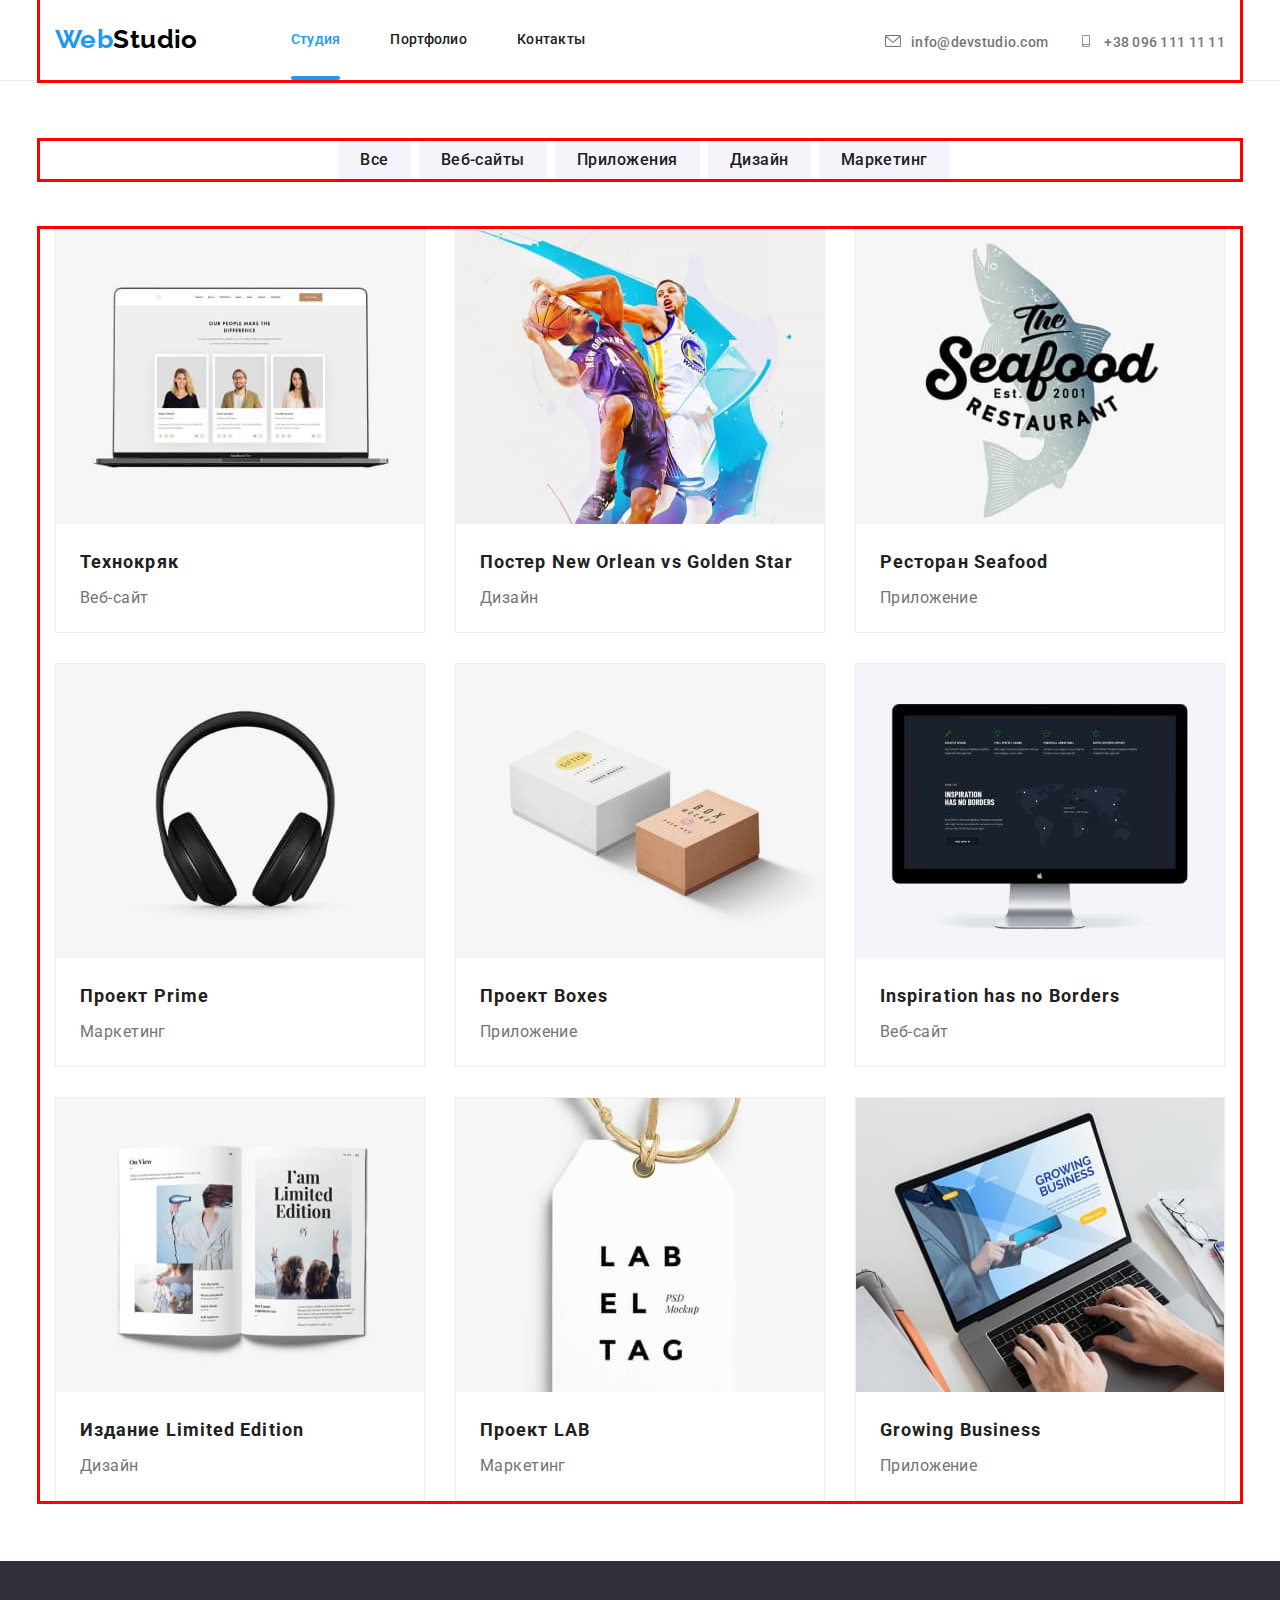
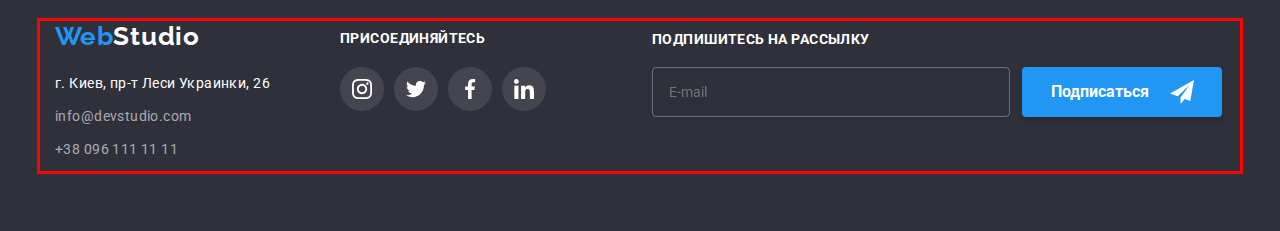
==== commit a25a7296: "header + buttons of portfolio" ====
--- a/portfolio.html
+++ b/portfolio.html
@@ -29,8 +29,8 @@
 
             <nav class="contact-links nav">
                 <ul class=" nav__site">
-                    <li class="nav__item"><a href="./index.html" class="nav__link ">Студия</a></li>
-                    <li class="nav__item"><a href="./portfolio.html" class=" nav__link current">Портфолио</a></li>
+                    <li class="nav__item"><a href="./index.html" class="nav__link  current">Студия</a></li>
+                    <li class="nav__item"><a href="./portfolio.html" class=" nav__link">Портфолио</a></li>
                     <li class="nav__item"><a href="" class=" nav__link">Контакты</a></li>
                 </ul>
             </nav>
@@ -44,6 +44,91 @@
                             <use href="./images/symbol-defs-1.svg#icon-smartphone-1"></use>
                         </svg>+38 096 111 11 11</a></li>
             </ul>
+            <button
+            type="button"
+            class="menu-toggle js-open-menu"
+            aria-expanded="false"
+            data-mobile-menu__button
+          >
+            <svg
+              class="menu__icon"
+              height="40"
+              width="40"
+              aria-label="переключатель меню"
+            >
+              <use
+                class="icon-menu"
+                href="./images/symbol-defs-1.svg#icon-menu_40px-1"
+              ></use>
+            </svg>
+          </button>
+          <!-- мобильно меню-->
+
+          <div class="menu-container js-menu-container" id="mobile-menu">
+            <button
+              class="menu-toggle js-close-menu"
+              type="button"
+              aria-expanded="false"
+              data-mobile-menu__button
+            >
+              <svg
+                class="menu__icon"
+                height="24"
+                width="24"
+                aria-label="переключатель меню"
+              >
+                <use href="./images/symbol-defs-1.svg#icon-close-black-18dp-2-1-2-1"></use>
+              </svg>
+            </button>
+            <ul class="menu__nav">
+              <li class="menu__item">
+                <a href="./index.html" class="menu__link current">Студия</a>
+              </li>
+              <li class="menu__item">
+                <a href="./portfolio.html" class="menu__link">Портфолио</a>
+              </li>
+              <li class="menu__item">
+                <a href="" class="menu__link">Контакты</a>
+              </li>
+            </ul>
+            <div>
+              <ul class="menu__contacts">
+                <li class="menu__item">
+                  <a href="tel:+380961111111" class="menu__contacts"
+                    >+38 096 111 11 11</a
+                  >
+                </li>
+                <li class="menu__item">
+                  <a href="mailto:info@devstudio.com" class="menu__mail"
+                    >info@devstudio.com</a
+                  >
+                </li>
+              </ul>
+              <ul class="menu__social-list">
+                <li class="menu__social-item">
+                  <a href="" class="menu__socials" rel="noopener noreferrer"
+                    >Instagram</a
+                  >
+                </li>
+                <li class="menu__social-item">
+                  <a href="" class="menu__socials" rel="noopener noreferrer"
+                    >Twitter</a
+                  >
+                </li>
+                <li class="menu__social-item">
+                  <a href="" class="menu__socials" rel="noopener noreferrer"
+                    >Facebook</a
+                  >
+                </li>
+                <li class="menu__social-item">
+                  <a href="" class="menu__socials" rel="noopener noreferrer"
+                    >LinkedIn</a
+                  >
+                </li>
+              </ul>
+            </div>
+          </div>
+    
         </div>
     </header>
 
@@ -55,7 +140,7 @@
             <!--Навигация-->
 
             <div class="container nav-list">
-                <ul class="card-nav-list nav-list_card">
+                <ul class="nav-list_card">
                     <li class="nav-list_item"><button type="button" class="site-bnt">Все</button></li>
                     <li class="nav-list_item"><button type="button" class="site-bnt">Веб-сайты</button></li>
                     <li class="nav-list_item"><button type="button" class="site-bnt">Приложения</button></li>
@@ -196,13 +281,16 @@
             </div>
         </section>
     </main>
+    <script defer src="js/menu.js"></script>
 </body>
 
 
 <footer>
     <section class="footer__section">
-    <div class="container footer">
-    <div class="logo-adress">
+    <div class="container">
+    <div class="footer">
+    <div class="footer__tab">
+        <div class="logo-adress">
         <a href="./index.html" class="logo"><span class="logo-color">Web</span><span class="bottom-logo-color">Studio</span></a>
         <address>
         <ul class="contact-link__list">
@@ -217,9 +305,9 @@
                         <li class="item"><a href="tel:+380961111111" class="ph-link">+38 096 111 11 11</a></li>
                     </ul>
         </address>
-    </div>
-
-    <div class="footer-soc">
+        </div>
+
+        <div class="footer-soc">
         <p class="footer-soc__titel">Присоединяйтесь</p>
         <ul class="footer-soc__list">
         <li class="footer-soc__item">
@@ -254,9 +342,9 @@
         </a>
         </li>
         </ul>
-
+        </div>
     </div>
-<div class="footer-form">
+        <div class="footer-form">
         <p class="footer-form__title">Подпишитесь на рассылку</p>
         <form class="footer-form__mail">
             <input type="email" class="footer-form__input" name="footer-mail" placeholder="E-mail" id="footer-mail">
@@ -268,6 +356,7 @@
         </form>
         </div>  
     </div>
+</div>
     </section>
 </footer>
 
--- a/css/main.min.css
+++ b/css/main.min.css
@@ -1 +1 @@
-*,*::before,*::after{box-sizing:border-box}:root{--text-color: #757575;--bnt-color-hover: #F5F4FA;--btn-color-hb: #2196F3;--btn-color-text: #212121;--default-white: #ffffff;--font-size: 14px;--bg-color: #2F303A;--set-gap: 30px;--card-shadow: 0px 1px 3px rgba(0, 0, 0, 0.12), 0px 1px 1px rgba(0, 0, 0, 0.14), 0px 2px 1px rgba(0, 0, 0, 0.2);--timing-duration: 250ms;--timing-function: cubic-bezier(0.4, 0, 0.2, 1)}img{display:block;height:auto}.contact__e,.contact__tel{text-decoration:none;font-style:normal}.visually-hidden{position:absolute;white-space:nowrap;width:1px;height:1px;overflow:hidden;border:0;padding:0;clip:rect(0 0 0 0);clip-path:inset(50%);margin:-1px}.e-link{text-decoration:none;font-style:normal}.ph-link{text-decoration:none;font-style:normal}ul{padding:0;margin:0;list-style:none}li{list-style-type:none}p,h1,h2,h3,h4,h5,h6{margin:0}ul,ol,li{margin:0;padding:0}body{font-family:"Roboto",sans-serif;color:var(--btn-color-text);font-size:14px;letter-spacing:.03em}.container{width:1200px;margin-left:auto;margin-right:auto;padding-left:15px;padding-right:15px}button{cursor:pointer;border:none}.header__container{display:flex;align-items:center}.logo-color{color:var(--btn-color-hb);text-decoration:none;font-family:Raleway;font-weight:700;font-size:26px;line-height:1.2}.logo{text-decoration:none;font-family:Raleway;font-weight:700;font-size:26px;line-height:1.2;color:#000}.header-icon{align-items:center;vertical-align:middle;margin-right:10px;fill:currentColor}.nav__site{display:flex;justify-content:center;font-style:normal;font-weight:500;font-size:var(--font-size);line-height:1.14}.nav__site:hover,.nav__site:focus{color:var(--btn-color-hb)}.contact{padding:0;margin:0;display:flex}.nav__site:first-child{margin-left:93px}.nav__site .nav__item{margin-right:50px}.contact .contact__item:last-child{margin-right:0}.nav__site .current{color:var(--btn-color-hb)}.current::after{content:"";position:absolute;left:0;bottom:0;display:flex;width:100%;height:4px;background-color:#2196f3;border-radius:2px}.contact{margin-left:auto;font-style:normal;font-weight:400;line-height:1.14;color:var(--text-color);padding-top:5px}.contact__e{margin-right:30px}.contact__e,.contact__tel{display:flex;font-style:normal;font-weight:500;font-size:var(--font-size);line-height:1.14;letter-spacing:.02em;color:var(--text-color);transition:color var(--timing-duration) var(--timing-function)}.contact .contact__e:hover,.contact .contact__e:focus,.contact .contact__e:hover,.contact .contact__e:focus,.contact .contact__tel:hover,.contact .contact__tel:focus,.contact .contact__tel:hover,.contact .contact__tel:focus{color:var(--btn-color-hb)}.nav{align-items:baseline}.nav__link{display:flex;position:relative;padding-top:32px;padding-bottom:32px;text-decoration:none;font-weight:500;line-height:1.14;letter-spacing:.02em;color:var(--btn-color-text);transition:color var(--timing-duration) var(--timing-function)}.nav__link:hover,.nav__link:focus{color:var(--btn-color-hb)}.hero{padding-bottom:200px;background-color:var(--bg-color)}.hero__container{max-width:1600px;height:600px;margin:0 auto;padding-top:200px;padding-bottom:200px;background-image:linear-gradient(rgba(47, 48, 58, 0.4), rgba(47, 48, 58, 0.4)),url(../images/background-img/hero.jpg);background-repeat:no-repeat;background-position:center}.hero__titel{width:696px;margin-left:auto;margin-right:auto;margin-bottom:30px;color:#fff;font-weight:900;font-size:44px;line-height:1.4;letter-spacing:.06em;text-align:center;text-transform:uppercase}.hero__btn{width:200px;height:50px;display:block;margin:0 auto;background:var(--btn-color-hb);box-shadow:0px 4px 4px rgba(0,0,0,.15);border-radius:4px;font-family:"Roboto";font-style:normal;font-weight:700;font-size:16px;line-height:1.87;letter-spacing:.06em;color:#fff}.benefit{padding-top:94px;padding-bottom:94px}.benefit__list{display:flex;flex-wrap:wrap;justify-content:center;margin:0px;padding:0px;margin-left:-30px}.benefit__title{font-style:normal;font-weight:700;font-size:var(--font-size);line-height:1.14;letter-spacing:.06em;text-transform:uppercase}.benefit__text{font-style:normal;font-weight:400;line-height:1.71;color:var(--text-color);padding-top:10px}.benefit__item{display:flex;flex-wrap:wrap;width:270px;flex-basis:calc(25% - 30px);margin-left:30px}.benefit__item:last-child{margin-right:0}.benefit-icon{width:70px;height:70px}.icons{margin-bottom:30px;width:270px;height:120px;justify-content:center;display:inline-flex;align-items:center;background:#f5f4fa;border-radius:4px}.our-work__container{padding-bottom:94px}.our-work__container>.our-work__list{display:flex}.our-work__list .our-work__item+.our-work__item{flex-basis:calc(33.3333333333% - 30px)}.our-work__item:not(:last-child){margin-right:30px}.our-work__item{position:relative}.work-card-text{padding-top:27px;padding-bottom:27px;width:370px;height:70px;left:615px;top:1435px;background-color:rgba(47,48,58,.8);background-image:linear-gradient(rgba(47, 48, 58, 0.4), rgba(47, 48, 58, 0.4))}.our-work__text{position:absolute;bottom:0;right:0;left:0;display:flex;align-items:center;justify-content:center;height:70px;text-transform:uppercase;line-height:1.14;font-weight:700;color:#fff;background:rgba(47,48,58,.8)}.about-us{display:block;margin:0 auto;padding-top:94px;padding-bottom:94px;background:#f5f4fa}.section__title{text-align:center;font-style:normal;font-weight:700;font-size:36px;line-height:1.16;color:var(--btn-color-text);margin-bottom:50px}.about-us__list{display:flex}.about-us__card{width:270px;height:428px;left:215px;top:1635px;margin-right:30px;background-color:#fff;box-shadow:0px 1px 3px rgba(0,0,0,.12),0px 1px 1px rgba(0,0,0,.14),0px 2px 1px rgba(0,0,0,.2);border-radius:0px 0px 4px 4px}.worker-container{padding-top:30px;padding-bottom:30px}.worker-container .worker-container__name{margin-bottom:10px}.about-us .name{font-weight:500;font-size:16px;line-height:1.18;text-align:center}.about-us .text{display:block;margin-bottom:16px;font-weight:400;font-size:16px;line-height:1.19;text-align:center;color:var(--text-color)}.our-work__item:last-child{margin-right:0}.workers-soc__list{display:flex;justify-content:center}.workers-soc__item{width:44px;height:44px;margin-right:10px}.workers-soc__item:last-child{margin-right:0}.workers-soc__link{width:100%;height:100%;background-color:var(--default-white);border-radius:50%;display:flex;align-items:center;justify-content:center;fill:#afb1b8;transition:background-color var(--timing-duration) var(--timing-function)}.workers-soc__link:hover,.workers-soc__link:focus{background-color:var(--btn-color-hb)}.workers-soc__link:hover .workers-soc__icon,.workers-soc__link:focus .workers-soc__icon{fill:var(--default-white)}.clients{padding-top:94px;padding-bottom:94px}.clients__container{width:1200px;margin:0 auto;padding-left:15px;padding-right:15px}.clients__title{font-weight:700;font-size:36px;line-height:1.16;text-align:center;margin-bottom:50px;color:var(--btn-color-text)}.clients__list{display:flex}.clients__item{margin-right:30px;color:#afb1b8;transition:color var(--timing-duration) var(--timing-function)}.clients__item:hover,.clients__item:focus{color:var(--btn-color-hb)}.clients__link{display:inline-flex;align-items:center;justify-content:center;width:170px;height:92px;border-radius:4px;border:1px solid #afb1b8;color:#afb1b8;fill:currentColor;transition:color var(--timing-duration) var(--timing-function),border-color var(--timing-duration) var(--timing-function)}.clients__link:hover,.clients__link:focus{border-color:var(--btn-color-hb)}.clients__link:hover,.clients__link:focus{color:var(--btn-color-hb)}.set{border-top:1px solid #ececec;padding-top:94px;padding-bottom:94px}.set__list{display:flex;flex-wrap:wrap;margin-bottom:-30px}.set__list>.set__item{flex-basis:calc(33.3333333333% - 30px);margin-right:30px;margin-bottom:30px}.set__item:nth-child(3n){margin-right:0px;padding-right:0px}.card-content__title{font-weight:700;font-size:18px;line-height:2;letter-spacing:.06em;align-items:center}.card-content__text{font-style:normal;font-size:16px;line-height:2.25;color:var(--text-color)}.logo-adress{margin-right:70px}.footer>.container{display:flex;align-items:baseline}.footer__section{margin:0 auto;background:var(--bg-color);padding-top:60px;padding-bottom:60px}.footer__section .footer{display:flex;align-items:baseline}.contact-link__list .item:first-child{margin-top:20px}.bottom-logo-color{color:#fff;text-decoration:none;font-weight:700;font-size:26px;line-height:1.2;letter-spacing:.03em}.contact-link__list .item{margin-bottom:9px}.e-link,.ph-link{font-style:normal;font-weight:400;line-height:1.71;letter-spacing:.03em;color:rgba(255,255,255,.6);display:block;transition:color var(--timing-duration) var(--timing-function)}.contact-link__list .e-link:hover,.contact-link__list .e-link:focus,.contact-link__list .addres-link:hover,.contact-link__list .addres-link:focus,.contact-link__list .ph-link:hover,.contact-link__list .ph-link:focus{color:var(--btn-color-hb)}.addres-link{text-decoration:none;font-style:normal;font-weight:400;line-height:1.71;letter-spacing:.03em;color:#fff;transition:color var(--timing-duration) var(--timing-function)}.footer-soc__titel{margin-bottom:20px;font-weight:700;font-size:14px;line-height:1.14;text-transform:uppercase;color:#fff}.footer-soc{margin-right:93px}.footer-soc__list{display:flex;margin-bottom:30px}.footer-soc__item{width:44px;height:44px;margin-right:10px}.footer-soc__icon{fill:#fff}.footer-soc__link{width:100%;height:100%;background-color:rgba(255,255,255,.1);border-radius:50%;display:flex;align-items:center;justify-content:center;fill:#fff;transition:background-color var(--timing-duration) var(--timing-function)}.footer-soc__link:hover,.footer-soc__link:focus{background-color:var(--btn-color-hb)}.footer-soc__link:hover .footer-soc_icon,.footer-soc__link:focus .footer-soc_icon{fill:var(--default-white)}.footer-form{margin-right:auto}.footer-form__title{font-family:"Roboto";font-style:normal;font-weight:700;font-size:14px;line-height:1.1428571429;letter-spacing:.03em;text-transform:uppercase;margin-bottom:20px;color:#fff}.footer-form__mail{display:flex;border:none}.footer-form__input{width:358px;height:50px;background-color:rgba(0,0,0,0);border:1px solid rgba(255,255,255,.3);filter:drop-shadow(0px 4px 4px rgba(0, 0, 0, 0.15));border-radius:4px;outline:none;color:rgba(255,255,255,.6);padding-left:16px;margin-right:12px;transition:border var(--timing-duration) var(--timing-function)}.footer-form__input:focus,.footer-form__input:hover{border-color:var(--btn-color-hb)}.footer-form__btn{position:relative;display:flex;align-items:center;width:200px;height:50px;background-color:var(--btn-color-hb);box-shadow:0px 4px 4px rgba(0,0,0,.15);border-radius:4px;border-color:rgba(0,0,0,0);font-weight:700;font-size:16px;line-height:1.875;padding-left:29px;color:#fff;fill:currentColor;transition:fill var(--timing-duration) var(--timing-function);transition:background-color var(--timing-duration) var(--timing-function)}.footer-form__btn:hover,.footer-form__btn:focus{background-color:#fff;color:var(--btn-color-hb)}.icon-send{position:absolute;right:28px;margin-left:10px}.icon-send:hover,.icon-send:focus{background-color:#fff;color:var(--btn-color-hb);fill:var(--btn-color-hb)}.nav-list_card{display:flex;justify-content:center;margin-bottom:50px}.nav-list_item{margin-left:8px}.nav-list_card .site-nav-btn{font-family:inherit;font-weight:500;line-height:1.14;letter-spacing:.03em;color:var(--btn-color-text);background-color:#f5f4fa}.site-bnt{display:block;border-radius:4px;font-family:"Roboto";font-weight:500;font-size:16px;line-height:1.62;letter-spacing:.03em;color:var(--btn-color-text);background-color:var(--bnt-color-hover);padding:6px 22px;transition:color var(--timing-duration) var(--timing-function),background-color var(--timing-duration) var(--timing-function),box-shadow var(--timing-duration) var(--timing-function)}.site-bnt:hover,.site-bnt:focus{color:var(--bnt-color-hover);background-color:var(--btn-color-hb);box-shadow:0px 3px 1px rgba(0,0,0,.1),0px 1px 2px rgba(0,0,0,.08),0px 2px 2px rgba(0,0,0,.12);border-radius:4px}.card{width:370px;height:404px;overflow:hidden;background-color:#fff;border:1px solid #eee;cursor:pointer;transition:box-shadow var(--timing-duration) var(--timing-function),border-radius var(--timing-duration) var(--timing-function)}.card:hover,.card:focus{box-shadow:var(--card-shadow);border-radius:0px 0px 4px 4px}.card-content{padding:20px 24px}.card-thumb{position:relative;overflow:hidden}.card-top-text{font-weight:400;font-size:18px;line-height:1.55;letter-spacing:.03em;color:#fff;position:absolute;display:inline-block;width:100%;height:100%;left:0;top:0;background-color:rgba(33,150,243,.9);padding:63px 24px;transform:translateY(100%);transition:transform 250ms var(--timing-function)}.set__item:hover .card-top-text{transform:translateY(0%)}.backdrop{position:fixed;top:0;left:0;width:100%;height:100%;background:rgba(0,0,0,.2);opacity:1;transform:opacity var(--timing-duration) var(--timing-function),visibility var(--timing-duration) var(--timing-function)}.backdrop.is-hidden{opacity:0;visibility:hidden;pointer-events:none}.modal{padding:40px;position:absolute;top:50%;left:50%;width:528px;height:581px;background-color:#fff;box-shadow:0px 1px 3px rgba(0,0,0,.12),0px 1px 1px rgba(0,0,0,.14),0px 2px 1px rgba(0,0,0,.2);border-radius:4px;transform:translate(-50%, -50%);transition:transform 250ms cubic-bezier(0.4, 0, 0.2, 1),opacity 250ms cubic-bezier(0.4, 0, 0.2, 1)}.backdrop.is-hidden .modal{transform:translate(-50%, -50%) scale(0.75);opacity:0}.modal-bnt_close{display:flex;position:absolute;top:8px;right:8px;width:30px;height:30px;border-radius:50%;border:1px solid rgba(0,0,0,.1);background-color:var(--secondary-background-color);cursor:pointer;align-items:center;justify-content:center;transition:fill 250ms cubic-bezier(0.4, 0, 0.2, 1)}.modal-bnt_close:hover,.modal-bnt_close:focus{fill:var(--btn-color-hb)}.modal_title{text-align:center;font-size:18px;font-weight:600;margin-bottom:15px;font-weight:700;font-size:20px;line-height:1.15;letter-spacing:.03em;color:#212121}.modal_field{margin-bottom:10px}.input-wrap{position:relative}.modal-icon{position:absolute;left:7px;top:50%;transform:translateY(-50%)}.modal-input{width:100%;height:45px;border:1px solid rgba(33,33,33,.2);border-radius:4px;fill:currentColor;padding-left:30px;outline:none;transition:border-color 250ms var(--timing-function),fill 250ms var(--timing-function)}.modal-input:focus,.modal-input:hover{border-color:#2196f3}.modal-input:focus+.modal-icon,.modal-input:hover+.modal-icon{fill:#2196f3}.modal_label{position:relative;display:block;font-size:12px;line-height:1.17;letter-spacing:.01em;margin-bottom:4px;color:#757575}textarea{resize:none}.modal-text{padding:12px 16px;width:100%;height:120px;border:1px solid rgba(33,33,33,.2);border-radius:4px;resize:none;outline:none;transition:border 250ms var(--transition-cubic)}.modal-text:focus,.modal-text:hover{border:1px solid #2196f3}.covenant{display:flex;align-items:center;margin-bottom:30px}.covenant-title{padding-left:8px;font-weight:400;font-size:14px;line-height:1.71;letter-spacing:.03em;color:#757575;display:flex;align-items:center}.covenant-title::before{content:"";width:16px;height:15px;border:2px solid #212121;border-radius:3px;margin-right:8px}.checkbox-policy:checked+.covenant-title::before{background-color:#2196f3;background-image:url(../images/icon/checkbox.svg);border:none;background-repeat:no-repeat;background-position:center}.checkbox-policy:focus+.covenant-title::before{border-color:#2196f3}.checkbox-policy:focus:not(:checked)+.covenant-title::before{border-color:#2196f3}.checkbox-policy:disabled+.covenant-title::before{border-color:#2196f3}.covenant-link{display:block;padding-left:4px;font-weight:400;font-size:14px;line-height:1.71;letter-spacing:.03em;color:#2196f3}.modal-bnt-send{width:200px;height:50px;display:block;margin:0 auto;background:var(--btn-color-hb);box-shadow:0px 4px 4px rgba(0,0,0,.15);border-radius:4px;font-family:"Roboto";font-style:normal;font-weight:700;font-size:16px;line-height:1.87;letter-spacing:.06em;color:#fff;transition:background var(--timing-duration) var(--timing-function)}.modal-bnt-send:hover,.modal-bnt-send:focus{background:#188ce8}/*# sourceMappingURL=main.min.css.map */+*,*::before,*::after{box-sizing:border-box}:root{--text-color: #757575;--bnt-color-hover: #F5F4FA;--btn-color-hb: #2196F3;--btn-color-text: #212121;--default-white: #ffffff;--font-size: 14px;--bg-color: #2F303A;--set-gap: 30px;--card-shadow: 0px 1px 3px rgba(0, 0, 0, 0.12), 0px 1px 1px rgba(0, 0, 0, 0.14), 0px 2px 1px rgba(0, 0, 0, 0.2);--timing-duration: 250ms;--timing-function: cubic-bezier(0.4, 0, 0.2, 1)}img{display:block;height:auto}.contact__e,.contact__tel{text-decoration:none;font-style:normal}.visually-hidden{position:absolute;white-space:nowrap;width:1px;height:1px;overflow:hidden;border:0;padding:0;clip:rect(0 0 0 0);clip-path:inset(50%);margin:-1px}.e-link{text-decoration:none;font-style:normal}.ph-link{text-decoration:none;font-style:normal}ul{padding:0;margin:0;list-style:none}li{list-style-type:none}p,h1,h2,h3,h4,h5,h6{margin:0}ul,ol,li{margin:0;padding:0}body{font-family:"Roboto",sans-serif;color:var(--btn-color-text);font-size:14px;letter-spacing:.03em}section{padding-top:60px;padding-bottom:60px}@media screen and (min-width: 1200px){section{padding-top:94px;padding-bottom:94px}}.container{padding-left:15px;padding-right:15px;margin-left:auto;margin-right:auto;outline:3px solid red}@media screen and (min-width: 480px){.container{width:480px}}@media screen and (min-width: 768px){.container{width:768px}}@media screen and (min-width: 1200px){.container{width:1200px}}button{cursor:pointer;border:none}.header{position:relative}.header__container{display:flex;align-items:center}.logo-color{color:var(--btn-color-hb);text-decoration:none;font-family:Raleway;font-weight:700;font-size:26px;line-height:1.2}.logo{padding-top:16px;padding-bottom:16px;text-decoration:none;font-family:Raleway;font-weight:700;font-size:26px;line-height:1.2;color:#000}@media screen and (min-width: 780px){.logo{padding:0}}.header-icon{align-items:center;vertical-align:middle;margin-right:10px;fill:currentColor}.nav__site{display:flex;justify-content:center;font-style:normal;font-weight:500;font-size:var(--font-size);line-height:1.14}.nav__site:hover,.nav__site:focus{color:var(--btn-color-hb)}.contact-links{display:none}@media screen and (min-width: 768px){.contact-links{display:flex;align-items:baseline}}.contact{display:none}@media screen and (min-width: 768px){.contact{padding:0;margin:0;display:flex}}.nav__site:first-child{margin-left:93px}.nav__site .nav__item{margin-right:50px}.contact .contact__item:last-child{margin-right:0}.nav__site .current{color:var(--btn-color-hb)}.current::after{content:"";position:absolute;left:0;bottom:0;display:flex;width:100%;height:4px;background-color:#2196f3;border-radius:2px}.contact{font-style:normal;font-weight:400;line-height:1.14;color:var(--text-color)}@media screen and (max-width: 767px){.contact{display:none}}@media screen and (min-width: 768px){.contact{display:block}}@media screen and (min-width: 1200px){.contact{display:flex;margin-left:auto;padding-top:5px}}.contact__e{margin-right:30px}@media screen and (max-width: 1200px){.contact__e{margin-bottom:10px}}.contact__e,.contact__tel{display:flex;font-style:normal;font-weight:500;font-size:12px;line-height:1.14;letter-spacing:.02em;color:var(--text-color);transition:color var(--timing-duration) var(--timing-function)}.contact .contact__e:hover,.contact .contact__e:focus,.contact .contact__e:hover,.contact .contact__e:focus,.contact .contact__tel:hover,.contact .contact__tel:focus,.contact .contact__tel:hover,.contact .contact__tel:focus{color:var(--btn-color-hb)}@media screen and (min-width: 1200px){.contact__e,.contact__tel{font-size:var(--font-size)}}.nav__link{display:flex;position:relative;padding-top:32px;padding-bottom:32px;text-decoration:none;font-weight:500;line-height:1.14;letter-spacing:.02em;color:var(--btn-color-text);transition:color var(--timing-duration) var(--timing-function)}.nav__link:hover,.nav__link:focus{color:var(--btn-color-hb)}.menu-toggle{position:absolute;top:10px;right:25px;border:none;background-color:rgba(0,0,0,0);fill:#212121;transition-property:fill;transition-duration:var(--timing-duration);transition-timing-function:var(--timing-function);cursor:pointer}.menu-toggle:hover{fill:var(--btn-color-hb)}.menu-toggle:hover{fill:var(--btn-color-hb)}@media screen and (min-width: 768px){.menu-toggle{display:none}}.menu-toggle .icon-cross{display:none}.menu-toggle.is-open .icon-cross{display:block;width:18.67px;height:18.67px}.menu-toggle.is-open .icon-menu{display:none}.menu-container{background-color:var(--default-white);position:fixed;z-index:900;right:0;top:0;width:100%;height:100%;padding:40px;opacity:0;pointer-events:none;transition-property:opacity;transition-duration:var(--timing-duration);transition-timing-function:var(--timing-function)}.menu-container.is-open{opacity:1;pointer-events:all;display:flex;justify-content:space-between;flex-direction:column}@media screen and (min-width: 768px){.menu-container.is-open{display:none}}.menu__item{margin-bottom:32px}.menu__link{text-decoration:none;font-size:40px;font-weight:500;color:#212121}.menu__contacts{text-decoration:none;font-size:34px;font-weight:500;color:#2196f3;transition-property:color;transition-duration:var(--timing-duration);transition-timing-function:var(--timing-function)}.menu__contacts:hover,.menu__contacts:focus{color:var(--btn-color-hb)}.menu__link.current{color:var(--btn-color-hb)}.menu__mail{text-decoration:none;font-size:24px;font-weight:500;color:#757575}.menu__social-list{margin-top:32px;display:inline-flex}.menu__socials{text-decoration:none;font-size:18px;font-weight:500;color:#2196f3}.menu__social-item{position:relative;margin-right:20px}.menu__social-item::before{content:"";position:absolute;right:-15%;display:flex;width:2px;height:15px;background-color:rgba(33,33,33,.2)}.hero__title{margin:auto;margin-bottom:30px;width:696px;font-weight:900;font-size:44px;line-height:1.4;text-align:center;letter-spacing:.06em;text-transform:uppercase;color:#fff}@media screen and (max-width: 1199px){.hero__title{width:360px;height:84px;font-size:26px}}.hero__container{max-width:1600px;background-repeat:no-repeat;background-position:center;background-size:cover;height:400px;margin-left:auto;margin-right:auto;padding-top:118px;text-align:center;background-color:var(--bg-color);background-image:linear-gradient(to bottom, rgba(47, 48, 58, 0.4), rgba(47, 48, 58, 0.4)),url(../../images/background-img/hero/Mobile/hero.jpg)}@media(min-device-pixel-ratio: 2),(min-resolution: 192dpi),(min-resolution: 2dppx){.hero__container{background-image:linear-gradient(to bottom, rgba(47, 48, 58, 0.4), rgba(47, 48, 58, 0.4)),url(../../images/background-img/hero/Mobile/hero@2x.jpg)}}@media screen and (min-width: 768px){.hero__container{background-image:linear-gradient(to bottom, rgba(47, 48, 58, 0.4), rgba(47, 48, 58, 0.4)),url(../../images/background-img/hero/Tablet/header.jpg)}}@media screen and (min-width: 768px)and (min-device-pixel-ratio: 2),screen and (min-width: 768px)and (min-resolution: 192dpi),screen and (min-width: 768px)and (min-resolution: 2dppx){.hero__container{background-image:linear-gradient(to bottom, rgba(47, 48, 58, 0.4), rgba(47, 48, 58, 0.4)),url(../../images/background-img/hero/Tablet/header@2x.jpg)}}@media screen and (min-width: 1200px){.hero__container{background-image:linear-gradient(to bottom, rgba(47, 48, 58, 0.4), rgba(47, 48, 58, 0.4)),url(../../images/background-img/hero/Desktop/hero.jpg);height:600px;background-size:1600px;padding-top:200px}}@media screen and (min-width: 1200px)and (min-device-pixel-ratio: 2),screen and (min-width: 1200px)and (min-resolution: 192dpi),screen and (min-width: 1200px)and (min-resolution: 2dppx){.hero__container{background-image:linear-gradient(to bottom, rgba(47, 48, 58, 0.4), rgba(47, 48, 58, 0.4)),url(../../images/background-img/hero/Desktop/hero@2x.jpg)}}.hero__btn{width:200px;height:50px;display:block;margin:0 auto;background:var(--btn-color-hb);box-shadow:0px 4px 4px rgba(0,0,0,.15);border-radius:4px;font-family:"Roboto";font-style:normal;font-weight:700;font-size:16px;line-height:1.87;letter-spacing:.06em;color:#fff}.benefit__list{justify-content:center;margin:0px;padding:0px;margin-left:-30px}@media screen and (min-width: 768px){.benefit__list{display:flex;flex-wrap:wrap}}.benefit__title{font-style:normal;font-weight:700;font-size:var(--font-size);line-height:1.14;letter-spacing:.06em;text-transform:uppercase}@media screen and (max-width: 768px){.benefit__title{text-align:center}}.benefit__text{font-style:normal;font-weight:400;line-height:1.71;color:var(--text-color);padding-top:10px}.benefit__item{margin-left:30px;margin-bottom:30px}.benefit__item:last-child{margin-bottom:0}@media(min-width: 768px){.benefit__item{display:flex;flex-wrap:wrap;width:270px;flex-basis:calc(25% - 30px);margin-left:30px}.benefit__item:last-child{margin-right:0}}.benefit-icon{width:70px;height:70px}.icons{margin-bottom:30px;width:100%;height:120px;justify-content:center;display:inline-flex;align-items:center;background:#f5f4fa;border-radius:4px}@media screen and (min-width: 768px){.icons{width:270px}}@media(max-width: 1200px){.our-work{display:none}}.our-work__container>.our-work__list{display:flex}.our-work__list .our-work__item+.our-work__item{flex-basis:calc(33.3333333333% - 30px)}.our-work__item:not(:last-child){margin-right:30px}.our-work__item{position:relative}.work-card-text{padding-top:27px;padding-bottom:27px;width:370px;height:70px;left:615px;top:1435px;background-color:rgba(47,48,58,.8);background-image:linear-gradient(rgba(47, 48, 58, 0.4), rgba(47, 48, 58, 0.4))}.our-work__text{position:absolute;bottom:0;right:0;left:0;display:flex;align-items:center;justify-content:center;height:70px;text-transform:uppercase;line-height:1.14;font-weight:700;color:#fff;background:rgba(47,48,58,.8)}.about-us{display:block;margin:0 auto;background:#f5f4fa}@media screen and (max-width: 480px){.about-us{padding-top:60px;padding-bottom:60px}}.about-us__item{margin-bottom:30px}@media screen and (min-width: 480px){.about-us__item{width:auto}}@media screen and (min-width: 768px){.about-us__item{width:354px}.about-us__item:nth-child(2n+1){margin-right:30px}.about-us__item:nth-child(1n+3){margin-bottom:0}}@media screen and (min-width: 1200px){.about-us__item{width:270px;margin-right:30px;margin-bottom:0}.about-us__item:last-child{margin-right:0}}.section__title{text-align:center;font-style:normal;font-weight:700;font-size:28px;line-height:1.16;color:var(--btn-color-text);margin-bottom:30px}@media screen and (min-width: 1200px){.section__title{font-size:36px}}@media screen and (min-width: 768px){.about-us__list{display:flex;flex-wrap:wrap;justify-content:center}}.about-us__card{left:215px;top:1635px;background-color:#fff;box-shadow:0px 1px 3px rgba(0,0,0,.12),0px 1px 1px rgba(0,0,0,.14),0px 2px 1px rgba(0,0,0,.2);border-radius:0px 0px 4px 4px}@media screen and (min-width: 480px){.about-us__card{width:100%;height:100%;margin-bottom:30px}}.worker-container{padding-top:30px;padding-bottom:30px}.worker-container .worker-container__name{margin-bottom:10px}.about-us .name{font-weight:500;font-size:16px;line-height:1.18;text-align:center}.about-us .text{display:block;margin-bottom:16px;font-weight:400;font-size:16px;line-height:1.19;text-align:center;color:var(--text-color)}.our-work__item:last-child{margin-right:0}.workers-soc__list{display:flex;justify-content:center}.workers-soc__item{width:44px;height:44px;margin-right:10px}.workers-soc__item:last-child{margin-right:0}.workers-soc__link{width:100%;height:100%;background-color:var(--default-white);border-radius:50%;display:flex;align-items:center;justify-content:center;fill:#afb1b8;transition:background-color var(--timing-duration) var(--timing-function)}.workers-soc__link:hover,.workers-soc__link:focus{background-color:var(--btn-color-hb)}.workers-soc__link:hover .workers-soc__icon,.workers-soc__link:focus .workers-soc__icon{fill:var(--default-white)}.clients__title{font-weight:700;font-size:28px;line-height:1.16;text-align:center;margin-bottom:30px;color:var(--btn-color-text)}@media screen and (min-width: 1200px){.clients__title{font-size:36px;margin-bottom:50px}}.clients__list{display:flex;flex-wrap:wrap;justify-content:center;gap:30px}.clients__item{color:#afb1b8;transition:color var(--timing-duration) var(--timing-function)}.clients__item:hover,.clients__item:focus{color:var(--btn-color-hb)}@media screen and (max-width: 767px){.clients__item{width:210px}.clients__item:nth-child(1n+5){margin-bottom:0}}@media screen and (min-width: 768px){.clients__item{width:226px}}@media screen and (min-width: 1200px){.clients__item{flex-basis:calc((100% - 150px)/6)}}.clients__link{display:flex;align-items:center;justify-content:center;width:auto;height:92px;border-radius:4px;border:1px solid #afb1b8;color:#afb1b8;fill:currentColor;transition:color var(--timing-duration) var(--timing-function),border-color var(--timing-duration) var(--timing-function)}.clients__link:hover,.clients__link:focus{border-color:var(--btn-color-hb)}.clients__link:hover,.clients__link:focus{color:var(--btn-color-hb)}.set{border-top:1px solid #ececec;padding-top:60px;padding-bottom:60px}@media screen and (min-width1200px){.set{padding-top:94px;padding-bottom:94px}}@media screen and (min-width: 768px){.set__list{display:flex;flex-wrap:wrap;padding-left:0}}.set__list>.set__item{aspect-ratio:auto 450/294;margin-bottom:30px}.set__list>.set__item:last-child{margin-bottom:0}@media screen and (min-width: 768px)and (max-width: 1199px){.set__list>.set__item{width:354px;margin-right:30px}.set__list>.set__item:nth-child(2n){margin-right:0}}@media screen and (min-width: 1200px){.set__list>.set__item{width:370px;margin-right:30px}.set__list>.set__item:nth-child(n+7){margin-bottom:0}.set__list>.set__item:nth-child(3n){margin-right:0}}.card-content__title{font-weight:700;font-size:18px;line-height:2;letter-spacing:.06em;align-items:center}.card-content__text{font-style:normal;font-size:16px;line-height:2.25;color:var(--text-color)}.footer__section{margin:0 auto;background:var(--bg-color);padding-top:60px;padding-bottom:60px;width:100%}@media screen and (max-width: 1199px){.footer__section{text-align:center}}@media screen and (min-width: 1200px){.footer{display:flex}}.footer__tab{margin-bottom:60px}@media screen and (min-width: 768px)and (max-width: 1199px){.footer__tab{display:flex;margin-left:15px;margin-right:15px;margin-bottom:0;justify-content:space-between}}@media screen and (min-width: 1200px){.footer__tab{display:flex;margin-bottom:0}}@media screen and (min-width: 1200px){.logo-adress{margin-bottom:0;margin-right:70px}}.contact-link__list .item:first-child{margin-top:20px}.bottom-logo-color{color:#fff;text-decoration:none;font-weight:700;font-size:26px;line-height:1.2;letter-spacing:.03em}.contact-link__list .item{margin-bottom:9px}.e-link,.ph-link{font-style:normal;font-weight:400;line-height:1.71;letter-spacing:.03em;color:rgba(255,255,255,.6);display:block;transition:color var(--timing-duration) var(--timing-function)}.contact-link__list .e-link:hover,.contact-link__list .e-link:focus,.contact-link__list .addres-link:hover,.contact-link__list .addres-link:focus,.contact-link__list .ph-link:hover,.contact-link__list .ph-link:focus{color:var(--btn-color-hb)}.addres-link{text-decoration:none;font-style:normal;font-weight:400;line-height:1.71;letter-spacing:.03em;color:#fff;transition:color var(--timing-duration) var(--timing-function)}.footer-soc__titel{margin-bottom:20px;font-weight:700;font-size:14px;line-height:1.14;text-transform:uppercase;color:#fff}.footer-soc{justify-content:center;display:inline-block;align-items:baseline}@media screen and (max-width: 768px){.footer-soc{margin-top:60px}}@media screen and (min-width: 1200px){.footer-soc{margin-top:10px;margin-right:93px;justify-content:center;display:inline-block;align-items:baseline}}.footer-soc__list{display:flex}@media screen and (min-width: 1200px){.footer-soc__list{margin-bottom:30px}}.footer-soc__item{width:44px;height:44px;margin-right:10px}.footer-soc__icon{fill:#fff}.footer-soc__link{width:100%;height:100%;background-color:rgba(255,255,255,.1);border-radius:50%;display:flex;align-items:center;justify-content:center;fill:#fff;transition:background-color var(--timing-duration) var(--timing-function)}.footer-soc__link:hover,.footer-soc__link:focus{background-color:var(--btn-color-hb)}.footer-soc__link:hover .footer-soc_icon,.footer-soc__link:focus .footer-soc_icon{fill:var(--default-white)}.footer-form{margin-top:0;margin-left:auto}@media screen and (min-width: 1200px){.footer-form{margin-right:auto;margin-top:10px}}.footer-form__title{font-family:"Roboto";font-style:normal;font-weight:700;font-size:14px;line-height:1.1428571429;letter-spacing:.03em;text-transform:uppercase;margin-bottom:20px;color:#fff}.footer-form__mail{margin-top:20px;border:none}@media screen and (min-width: 1200px){.footer-form__mail{display:flex}}.footer-form__input{width:358px;height:50px;background-color:rgba(0,0,0,0);border:1px solid rgba(255,255,255,.3);filter:drop-shadow(0px 4px 4px rgba(0, 0, 0, 0.15));border-radius:4px;outline:none;color:rgba(255,255,255,.6);padding-left:16px;transition:border var(--timing-duration) var(--timing-function)}.footer-form__input:focus,.footer-form__input:hover{border-color:var(--btn-color-hb)}.footer-form__btn{position:relative;display:flex;align-items:center;margin:auto;width:200px;height:50px;background-color:var(--btn-color-hb);box-shadow:0px 4px 4px rgba(0,0,0,.15);border-radius:4px;border-color:rgba(0,0,0,0);font-weight:700;font-size:16px;line-height:1.875;padding-left:29px;color:#fff;fill:currentColor;transition:fill var(--timing-duration) var(--timing-function);transition:background-color var(--timing-duration) var(--timing-function)}@media screen and (max-width: 1199px){.footer-form__btn{margin-top:20px}}@media screen and (min-width: 1200px){.footer-form__btn{margin-left:12px}}.footer-form__btn:hover,.footer-form__btn:focus{background-color:#fff;color:var(--btn-color-hb)}.icon-send{position:absolute;right:28px;margin-left:10px}.icon-send:hover,.icon-send:focus{background-color:#fff;color:var(--btn-color-hb);fill:var(--btn-color-hb)}.nav-list_card{display:flex;flex-wrap:wrap;align-items:center;margin-bottom:25px}@media screen and (min-width: 768px){.nav-list_card{justify-content:center;margin-bottom:30px}}@media screen and (min-width: 1200px){.nav-list_card{margin-bottom:50px}}.nav-list_item{margin-left:8px}@media screen and (max-width: 767px){.nav-list_item{margin-bottom:15px}}.nav-list_card .site-nav-btn{font-family:inherit;font-weight:500;line-height:1.14;letter-spacing:.03em;color:var(--btn-color-text);background-color:#f5f4fa}.site-bnt{display:block;border-radius:4px;font-family:"Roboto";font-weight:500;font-size:16px;line-height:1.62;letter-spacing:.03em;color:var(--btn-color-text);background-color:var(--bnt-color-hover);padding:6px 22px;transition:color var(--timing-duration) var(--timing-function),background-color var(--timing-duration) var(--timing-function),box-shadow var(--timing-duration) var(--timing-function)}.site-bnt:hover,.site-bnt:focus{color:var(--bnt-color-hover);background-color:var(--btn-color-hb);box-shadow:0px 3px 1px rgba(0,0,0,.1),0px 1px 2px rgba(0,0,0,.08),0px 2px 2px rgba(0,0,0,.12);border-radius:4px}.card{width:370px;height:404px;overflow:hidden;background-color:#fff;border:1px solid #eee;cursor:pointer;transition:box-shadow var(--timing-duration) var(--timing-function),border-radius var(--timing-duration) var(--timing-function)}.card:hover,.card:focus{box-shadow:var(--card-shadow);border-radius:0px 0px 4px 4px}.card-content{padding:20px 24px}.card-thumb{position:relative;overflow:hidden}.card-top-text{font-weight:400;font-size:18px;line-height:1.55;letter-spacing:.03em;color:#fff;position:absolute;display:inline-block;width:100%;height:100%;left:0;top:0;background-color:rgba(33,150,243,.9);padding:63px 24px;transform:translateY(100%);transition:transform 250ms var(--timing-function)}.set__item:hover .card-top-text{transform:translateY(0%)}.backdrop{position:fixed;top:0;left:0;width:100%;height:100%;background:rgba(0,0,0,.2);opacity:1;transform:opacity var(--timing-duration) var(--timing-function),visibility var(--timing-duration) var(--timing-function)}.backdrop.is-hidden{opacity:0;visibility:hidden;pointer-events:none}.modal{padding:40px;position:absolute;top:50%;left:50%;width:528px;height:581px;background-color:#fff;box-shadow:0px 1px 3px rgba(0,0,0,.12),0px 1px 1px rgba(0,0,0,.14),0px 2px 1px rgba(0,0,0,.2);border-radius:4px;transform:translate(-50%, -50%);transition:transform 250ms cubic-bezier(0.4, 0, 0.2, 1),opacity 250ms cubic-bezier(0.4, 0, 0.2, 1)}.backdrop.is-hidden .modal{transform:translate(-50%, -50%) scale(0.75);opacity:0}.modal-bnt_close{display:flex;position:absolute;top:8px;right:8px;width:30px;height:30px;border-radius:50%;border:1px solid rgba(0,0,0,.1);background-color:var(--secondary-background-color);cursor:pointer;align-items:center;justify-content:center;transition:fill 250ms cubic-bezier(0.4, 0, 0.2, 1)}.modal-bnt_close:hover,.modal-bnt_close:focus{fill:var(--btn-color-hb)}.modal_title{text-align:center;font-size:18px;font-weight:600;margin-bottom:15px;font-weight:700;font-size:20px;line-height:1.15;letter-spacing:.03em;color:#212121}.modal_field{margin-bottom:10px}.input-wrap{position:relative}.modal-icon{position:absolute;left:7px;top:50%;transform:translateY(-50%)}.modal-input{width:100%;height:45px;border:1px solid rgba(33,33,33,.2);border-radius:4px;fill:currentColor;padding-left:30px;outline:none;transition:border-color 250ms var(--timing-function),fill 250ms var(--timing-function)}.modal-input:focus,.modal-input:hover{border-color:#2196f3}.modal-input:focus+.modal-icon,.modal-input:hover+.modal-icon{fill:#2196f3}.modal_label{position:relative;display:block;font-size:12px;line-height:1.17;letter-spacing:.01em;margin-bottom:4px;color:#757575}textarea{resize:none}.modal-text{padding:12px 16px;width:100%;height:120px;border:1px solid rgba(33,33,33,.2);border-radius:4px;resize:none;outline:none;transition:border 250ms var(--transition-cubic)}.modal-text:focus,.modal-text:hover{border:1px solid #2196f3}.covenant{display:flex;align-items:center;margin-bottom:30px}.covenant-title{padding-left:8px;font-weight:400;font-size:14px;line-height:1.71;letter-spacing:.03em;color:#757575;display:flex;align-items:center}.covenant-title::before{content:"";width:16px;height:15px;border:2px solid #212121;border-radius:3px;margin-right:8px}.checkbox-policy:checked+.covenant-title::before{background-color:#2196f3;background-image:url(../images/icon/checkbox.svg);border:none;background-repeat:no-repeat;background-position:center}.checkbox-policy:focus+.covenant-title::before{border-color:#2196f3}.checkbox-policy:focus:not(:checked)+.covenant-title::before{border-color:#2196f3}.checkbox-policy:disabled+.covenant-title::before{border-color:#2196f3}.covenant-link{display:block;padding-left:4px;font-weight:400;font-size:14px;line-height:1.71;letter-spacing:.03em;color:#2196f3}.modal-bnt-send{width:200px;height:50px;display:block;margin:0 auto;background:var(--btn-color-hb);box-shadow:0px 4px 4px rgba(0,0,0,.15);border-radius:4px;font-family:"Roboto";font-style:normal;font-weight:700;font-size:16px;line-height:1.87;letter-spacing:.06em;color:#fff;transition:background var(--timing-duration) var(--timing-function)}.modal-bnt-send:hover,.modal-bnt-send:focus{background:#188ce8}/*# sourceMappingURL=main.min.css.map */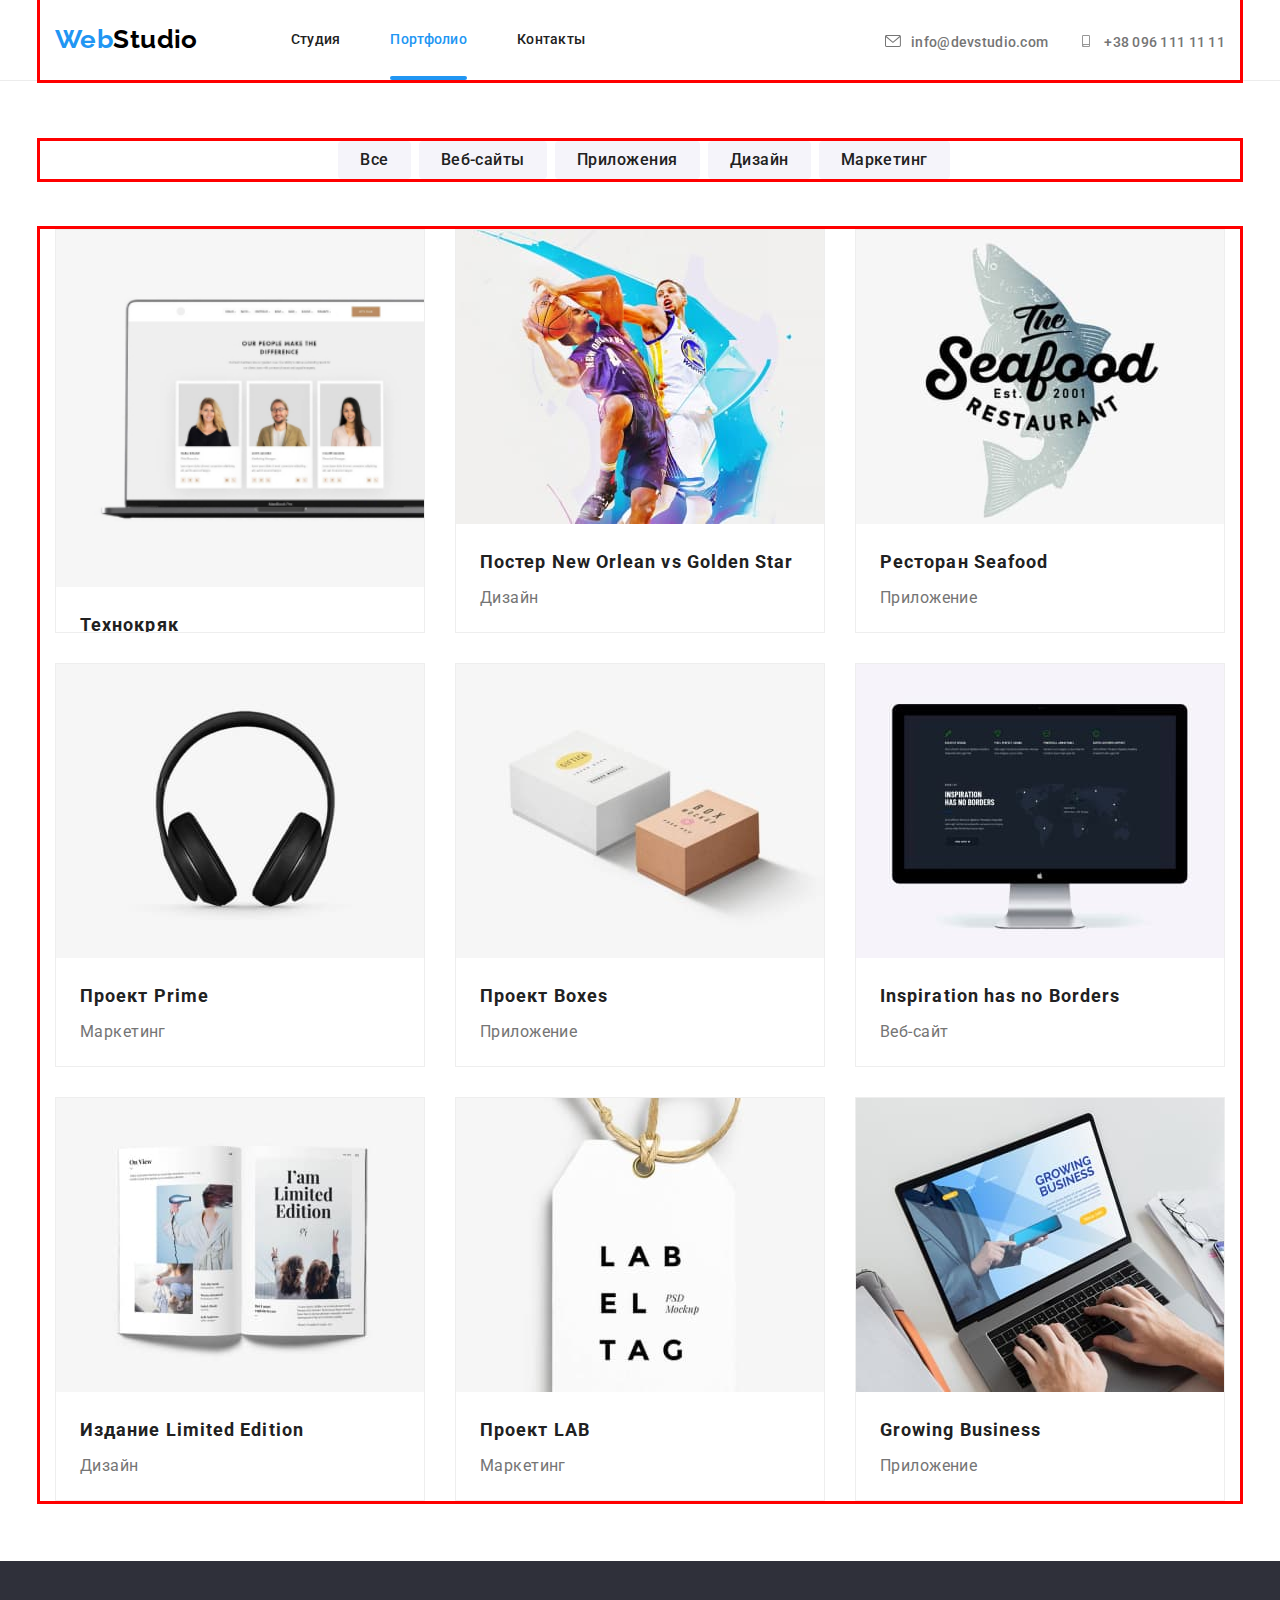
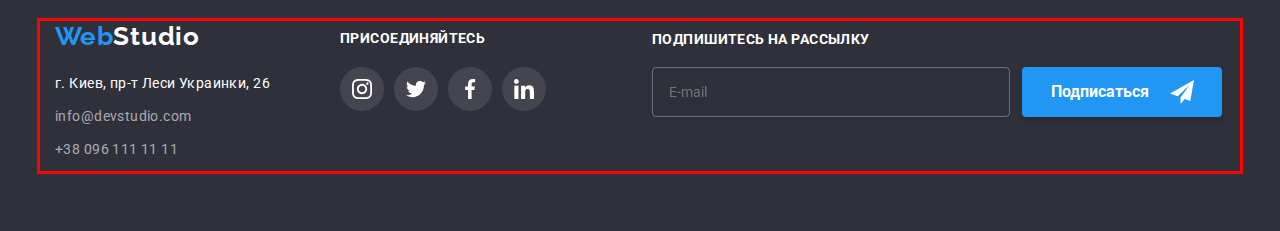
==== commit d7c0cfdc: "modal test live sevrer" ====
--- a/portfolio.html
+++ b/portfolio.html
@@ -29,8 +29,8 @@
 
             <nav class="contact-links nav">
                 <ul class=" nav__site">
-                    <li class="nav__item"><a href="./index.html" class="nav__link  current">Студия</a></li>
-                    <li class="nav__item"><a href="./portfolio.html" class=" nav__link">Портфолио</a></li>
+                    <li class="nav__item"><a href="./index.html" class="nav__link  ">Студия</a></li>
+                    <li class="nav__item"><a href="./portfolio.html" class=" nav__link current">Портфолио</a></li>
                     <li class="nav__item"><a href="" class=" nav__link">Контакты</a></li>
                 </ul>
             </nav>
@@ -156,7 +156,37 @@
                     <li class="set__item">
                         <article class="card">
                             <div class="card-thumb">
-                                <img src="./images/works/web_site.jpg" alt="Веб-сайт" width="370">
+                                <picture>
+                                    <source
+                                      media="(min-width:1200px)"
+                                      srcset="
+                                      ./images/works/web_site/img_l.jpg    1x,
+                                        ./images/works/web_site/img_l@2x.jpg 2x
+                                      "
+                                      type="image/jpg"
+                                    />
+                
+                                    <source
+                                      media="(min-width:768px)"
+                                      srcset="
+                                      ./images/works/web_site/img_m.jpg    1x,
+                                        ./images/works/web_site/img_m@2x.jpg 2x
+                                      "
+                                      type="image/jpg"
+                                    />
+                
+                                    <source
+                                      media="(max-width:767px)"
+                                      srcset="
+                                      ./images/works/web_site/img_s.jpg    1x,
+                                      ./images/works/web_site/img_s@2x.jpg  2x
+                                      "
+                                      type="image/jpg"
+                                    />
+                
+                                    <img src="./images/works/web_site/img_s.jpg" alt="Веб-сайт" width="450">
+                                  </picture>
+                                
                             <p class="card-top-text ">Ресурс предлагает комплексные предложения с разным уровнем функционала и сервисов. Все это
                                     позволит посетителю получить исчерпывающие сведения о компании или частном лице.</p>
                             </div>
--- a/css/main.min.css
+++ b/css/main.min.css
@@ -1 +1 @@
-*,*::before,*::after{box-sizing:border-box}:root{--text-color: #757575;--bnt-color-hover: #F5F4FA;--btn-color-hb: #2196F3;--btn-color-text: #212121;--default-white: #ffffff;--font-size: 14px;--bg-color: #2F303A;--set-gap: 30px;--card-shadow: 0px 1px 3px rgba(0, 0, 0, 0.12), 0px 1px 1px rgba(0, 0, 0, 0.14), 0px 2px 1px rgba(0, 0, 0, 0.2);--timing-duration: 250ms;--timing-function: cubic-bezier(0.4, 0, 0.2, 1)}img{display:block;height:auto}.contact__e,.contact__tel{text-decoration:none;font-style:normal}.visually-hidden{position:absolute;white-space:nowrap;width:1px;height:1px;overflow:hidden;border:0;padding:0;clip:rect(0 0 0 0);clip-path:inset(50%);margin:-1px}.e-link{text-decoration:none;font-style:normal}.ph-link{text-decoration:none;font-style:normal}ul{padding:0;margin:0;list-style:none}li{list-style-type:none}p,h1,h2,h3,h4,h5,h6{margin:0}ul,ol,li{margin:0;padding:0}body{font-family:"Roboto",sans-serif;color:var(--btn-color-text);font-size:14px;letter-spacing:.03em}section{padding-top:60px;padding-bottom:60px}@media screen and (min-width: 1200px){section{padding-top:94px;padding-bottom:94px}}.container{padding-left:15px;padding-right:15px;margin-left:auto;margin-right:auto;outline:3px solid red}@media screen and (min-width: 480px){.container{width:480px}}@media screen and (min-width: 768px){.container{width:768px}}@media screen and (min-width: 1200px){.container{width:1200px}}button{cursor:pointer;border:none}.header{position:relative}.header__container{display:flex;align-items:center}.logo-color{color:var(--btn-color-hb);text-decoration:none;font-family:Raleway;font-weight:700;font-size:26px;line-height:1.2}.logo{padding-top:16px;padding-bottom:16px;text-decoration:none;font-family:Raleway;font-weight:700;font-size:26px;line-height:1.2;color:#000}@media screen and (min-width: 780px){.logo{padding:0}}.header-icon{align-items:center;vertical-align:middle;margin-right:10px;fill:currentColor}.nav__site{display:flex;justify-content:center;font-style:normal;font-weight:500;font-size:var(--font-size);line-height:1.14}.nav__site:hover,.nav__site:focus{color:var(--btn-color-hb)}.contact-links{display:none}@media screen and (min-width: 768px){.contact-links{display:flex;align-items:baseline}}.contact{display:none}@media screen and (min-width: 768px){.contact{padding:0;margin:0;display:flex}}.nav__site:first-child{margin-left:93px}.nav__site .nav__item{margin-right:50px}.contact .contact__item:last-child{margin-right:0}.nav__site .current{color:var(--btn-color-hb)}.current::after{content:"";position:absolute;left:0;bottom:0;display:flex;width:100%;height:4px;background-color:#2196f3;border-radius:2px}.contact{font-style:normal;font-weight:400;line-height:1.14;color:var(--text-color)}@media screen and (max-width: 767px){.contact{display:none}}@media screen and (min-width: 768px){.contact{display:block}}@media screen and (min-width: 1200px){.contact{display:flex;margin-left:auto;padding-top:5px}}.contact__e{margin-right:30px}@media screen and (max-width: 1200px){.contact__e{margin-bottom:10px}}.contact__e,.contact__tel{display:flex;font-style:normal;font-weight:500;font-size:12px;line-height:1.14;letter-spacing:.02em;color:var(--text-color);transition:color var(--timing-duration) var(--timing-function)}.contact .contact__e:hover,.contact .contact__e:focus,.contact .contact__e:hover,.contact .contact__e:focus,.contact .contact__tel:hover,.contact .contact__tel:focus,.contact .contact__tel:hover,.contact .contact__tel:focus{color:var(--btn-color-hb)}@media screen and (min-width: 1200px){.contact__e,.contact__tel{font-size:var(--font-size)}}.nav__link{display:flex;position:relative;padding-top:32px;padding-bottom:32px;text-decoration:none;font-weight:500;line-height:1.14;letter-spacing:.02em;color:var(--btn-color-text);transition:color var(--timing-duration) var(--timing-function)}.nav__link:hover,.nav__link:focus{color:var(--btn-color-hb)}.menu-toggle{position:absolute;top:10px;right:25px;border:none;background-color:rgba(0,0,0,0);fill:#212121;transition-property:fill;transition-duration:var(--timing-duration);transition-timing-function:var(--timing-function);cursor:pointer}.menu-toggle:hover{fill:var(--btn-color-hb)}.menu-toggle:hover{fill:var(--btn-color-hb)}@media screen and (min-width: 768px){.menu-toggle{display:none}}.menu-toggle .icon-cross{display:none}.menu-toggle.is-open .icon-cross{display:block;width:18.67px;height:18.67px}.menu-toggle.is-open .icon-menu{display:none}.menu-container{background-color:var(--default-white);position:fixed;z-index:900;right:0;top:0;width:100%;height:100%;padding:40px;opacity:0;pointer-events:none;transition-property:opacity;transition-duration:var(--timing-duration);transition-timing-function:var(--timing-function)}.menu-container.is-open{opacity:1;pointer-events:all;display:flex;justify-content:space-between;flex-direction:column}@media screen and (min-width: 768px){.menu-container.is-open{display:none}}.menu__item{margin-bottom:32px}.menu__link{text-decoration:none;font-size:40px;font-weight:500;color:#212121}.menu__contacts{text-decoration:none;font-size:34px;font-weight:500;color:#2196f3;transition-property:color;transition-duration:var(--timing-duration);transition-timing-function:var(--timing-function)}.menu__contacts:hover,.menu__contacts:focus{color:var(--btn-color-hb)}.menu__link.current{color:var(--btn-color-hb)}.menu__mail{text-decoration:none;font-size:24px;font-weight:500;color:#757575}.menu__social-list{margin-top:32px;display:inline-flex}.menu__socials{text-decoration:none;font-size:18px;font-weight:500;color:#2196f3}.menu__social-item{position:relative;margin-right:20px}.menu__social-item::before{content:"";position:absolute;right:-15%;display:flex;width:2px;height:15px;background-color:rgba(33,33,33,.2)}.hero__title{margin:auto;margin-bottom:30px;width:696px;font-weight:900;font-size:44px;line-height:1.4;text-align:center;letter-spacing:.06em;text-transform:uppercase;color:#fff}@media screen and (max-width: 1199px){.hero__title{width:360px;height:84px;font-size:26px}}.hero__container{max-width:1600px;background-repeat:no-repeat;background-position:center;background-size:cover;height:400px;margin-left:auto;margin-right:auto;padding-top:118px;text-align:center;background-color:var(--bg-color);background-image:linear-gradient(to bottom, rgba(47, 48, 58, 0.4), rgba(47, 48, 58, 0.4)),url(../../images/background-img/hero/Mobile/hero.jpg)}@media(min-device-pixel-ratio: 2),(min-resolution: 192dpi),(min-resolution: 2dppx){.hero__container{background-image:linear-gradient(to bottom, rgba(47, 48, 58, 0.4), rgba(47, 48, 58, 0.4)),url(../../images/background-img/hero/Mobile/hero@2x.jpg)}}@media screen and (min-width: 768px){.hero__container{background-image:linear-gradient(to bottom, rgba(47, 48, 58, 0.4), rgba(47, 48, 58, 0.4)),url(../../images/background-img/hero/Tablet/header.jpg)}}@media screen and (min-width: 768px)and (min-device-pixel-ratio: 2),screen and (min-width: 768px)and (min-resolution: 192dpi),screen and (min-width: 768px)and (min-resolution: 2dppx){.hero__container{background-image:linear-gradient(to bottom, rgba(47, 48, 58, 0.4), rgba(47, 48, 58, 0.4)),url(../../images/background-img/hero/Tablet/header@2x.jpg)}}@media screen and (min-width: 1200px){.hero__container{background-image:linear-gradient(to bottom, rgba(47, 48, 58, 0.4), rgba(47, 48, 58, 0.4)),url(../../images/background-img/hero/Desktop/hero.jpg);height:600px;background-size:1600px;padding-top:200px}}@media screen and (min-width: 1200px)and (min-device-pixel-ratio: 2),screen and (min-width: 1200px)and (min-resolution: 192dpi),screen and (min-width: 1200px)and (min-resolution: 2dppx){.hero__container{background-image:linear-gradient(to bottom, rgba(47, 48, 58, 0.4), rgba(47, 48, 58, 0.4)),url(../../images/background-img/hero/Desktop/hero@2x.jpg)}}.hero__btn{width:200px;height:50px;display:block;margin:0 auto;background:var(--btn-color-hb);box-shadow:0px 4px 4px rgba(0,0,0,.15);border-radius:4px;font-family:"Roboto";font-style:normal;font-weight:700;font-size:16px;line-height:1.87;letter-spacing:.06em;color:#fff}.benefit__list{justify-content:center;margin:0px;padding:0px;margin-left:-30px}@media screen and (min-width: 768px){.benefit__list{display:flex;flex-wrap:wrap}}.benefit__title{font-style:normal;font-weight:700;font-size:var(--font-size);line-height:1.14;letter-spacing:.06em;text-transform:uppercase}@media screen and (max-width: 768px){.benefit__title{text-align:center}}.benefit__text{font-style:normal;font-weight:400;line-height:1.71;color:var(--text-color);padding-top:10px}.benefit__item{margin-left:30px;margin-bottom:30px}.benefit__item:last-child{margin-bottom:0}@media(min-width: 768px){.benefit__item{display:flex;flex-wrap:wrap;width:270px;flex-basis:calc(25% - 30px);margin-left:30px}.benefit__item:last-child{margin-right:0}}.benefit-icon{width:70px;height:70px}.icons{margin-bottom:30px;width:100%;height:120px;justify-content:center;display:inline-flex;align-items:center;background:#f5f4fa;border-radius:4px}@media screen and (min-width: 768px){.icons{width:270px}}@media(max-width: 1200px){.our-work{display:none}}.our-work__container>.our-work__list{display:flex}.our-work__list .our-work__item+.our-work__item{flex-basis:calc(33.3333333333% - 30px)}.our-work__item:not(:last-child){margin-right:30px}.our-work__item{position:relative}.work-card-text{padding-top:27px;padding-bottom:27px;width:370px;height:70px;left:615px;top:1435px;background-color:rgba(47,48,58,.8);background-image:linear-gradient(rgba(47, 48, 58, 0.4), rgba(47, 48, 58, 0.4))}.our-work__text{position:absolute;bottom:0;right:0;left:0;display:flex;align-items:center;justify-content:center;height:70px;text-transform:uppercase;line-height:1.14;font-weight:700;color:#fff;background:rgba(47,48,58,.8)}.about-us{display:block;margin:0 auto;background:#f5f4fa}@media screen and (max-width: 480px){.about-us{padding-top:60px;padding-bottom:60px}}.about-us__item{margin-bottom:30px}@media screen and (min-width: 480px){.about-us__item{width:auto}}@media screen and (min-width: 768px){.about-us__item{width:354px}.about-us__item:nth-child(2n+1){margin-right:30px}.about-us__item:nth-child(1n+3){margin-bottom:0}}@media screen and (min-width: 1200px){.about-us__item{width:270px;margin-right:30px;margin-bottom:0}.about-us__item:last-child{margin-right:0}}.section__title{text-align:center;font-style:normal;font-weight:700;font-size:28px;line-height:1.16;color:var(--btn-color-text);margin-bottom:30px}@media screen and (min-width: 1200px){.section__title{font-size:36px}}@media screen and (min-width: 768px){.about-us__list{display:flex;flex-wrap:wrap;justify-content:center}}.about-us__card{left:215px;top:1635px;background-color:#fff;box-shadow:0px 1px 3px rgba(0,0,0,.12),0px 1px 1px rgba(0,0,0,.14),0px 2px 1px rgba(0,0,0,.2);border-radius:0px 0px 4px 4px}@media screen and (min-width: 480px){.about-us__card{width:100%;height:100%;margin-bottom:30px}}.worker-container{padding-top:30px;padding-bottom:30px}.worker-container .worker-container__name{margin-bottom:10px}.about-us .name{font-weight:500;font-size:16px;line-height:1.18;text-align:center}.about-us .text{display:block;margin-bottom:16px;font-weight:400;font-size:16px;line-height:1.19;text-align:center;color:var(--text-color)}.our-work__item:last-child{margin-right:0}.workers-soc__list{display:flex;justify-content:center}.workers-soc__item{width:44px;height:44px;margin-right:10px}.workers-soc__item:last-child{margin-right:0}.workers-soc__link{width:100%;height:100%;background-color:var(--default-white);border-radius:50%;display:flex;align-items:center;justify-content:center;fill:#afb1b8;transition:background-color var(--timing-duration) var(--timing-function)}.workers-soc__link:hover,.workers-soc__link:focus{background-color:var(--btn-color-hb)}.workers-soc__link:hover .workers-soc__icon,.workers-soc__link:focus .workers-soc__icon{fill:var(--default-white)}.clients__title{font-weight:700;font-size:28px;line-height:1.16;text-align:center;margin-bottom:30px;color:var(--btn-color-text)}@media screen and (min-width: 1200px){.clients__title{font-size:36px;margin-bottom:50px}}.clients__list{display:flex;flex-wrap:wrap;justify-content:center;gap:30px}.clients__item{color:#afb1b8;transition:color var(--timing-duration) var(--timing-function)}.clients__item:hover,.clients__item:focus{color:var(--btn-color-hb)}@media screen and (max-width: 767px){.clients__item{width:210px}.clients__item:nth-child(1n+5){margin-bottom:0}}@media screen and (min-width: 768px){.clients__item{width:226px}}@media screen and (min-width: 1200px){.clients__item{flex-basis:calc((100% - 150px)/6)}}.clients__link{display:flex;align-items:center;justify-content:center;width:auto;height:92px;border-radius:4px;border:1px solid #afb1b8;color:#afb1b8;fill:currentColor;transition:color var(--timing-duration) var(--timing-function),border-color var(--timing-duration) var(--timing-function)}.clients__link:hover,.clients__link:focus{border-color:var(--btn-color-hb)}.clients__link:hover,.clients__link:focus{color:var(--btn-color-hb)}.set{border-top:1px solid #ececec;padding-top:60px;padding-bottom:60px}@media screen and (min-width1200px){.set{padding-top:94px;padding-bottom:94px}}@media screen and (min-width: 768px){.set__list{display:flex;flex-wrap:wrap;padding-left:0}}.set__list>.set__item{aspect-ratio:auto 450/294;margin-bottom:30px}.set__list>.set__item:last-child{margin-bottom:0}@media screen and (min-width: 768px)and (max-width: 1199px){.set__list>.set__item{width:354px;margin-right:30px}.set__list>.set__item:nth-child(2n){margin-right:0}}@media screen and (min-width: 1200px){.set__list>.set__item{width:370px;margin-right:30px}.set__list>.set__item:nth-child(n+7){margin-bottom:0}.set__list>.set__item:nth-child(3n){margin-right:0}}.card-content__title{font-weight:700;font-size:18px;line-height:2;letter-spacing:.06em;align-items:center}.card-content__text{font-style:normal;font-size:16px;line-height:2.25;color:var(--text-color)}.footer__section{margin:0 auto;background:var(--bg-color);padding-top:60px;padding-bottom:60px;width:100%}@media screen and (max-width: 1199px){.footer__section{text-align:center}}@media screen and (min-width: 1200px){.footer{display:flex}}.footer__tab{margin-bottom:60px}@media screen and (min-width: 768px)and (max-width: 1199px){.footer__tab{display:flex;margin-left:15px;margin-right:15px;margin-bottom:0;justify-content:space-between}}@media screen and (min-width: 1200px){.footer__tab{display:flex;margin-bottom:0}}@media screen and (min-width: 1200px){.logo-adress{margin-bottom:0;margin-right:70px}}.contact-link__list .item:first-child{margin-top:20px}.bottom-logo-color{color:#fff;text-decoration:none;font-weight:700;font-size:26px;line-height:1.2;letter-spacing:.03em}.contact-link__list .item{margin-bottom:9px}.e-link,.ph-link{font-style:normal;font-weight:400;line-height:1.71;letter-spacing:.03em;color:rgba(255,255,255,.6);display:block;transition:color var(--timing-duration) var(--timing-function)}.contact-link__list .e-link:hover,.contact-link__list .e-link:focus,.contact-link__list .addres-link:hover,.contact-link__list .addres-link:focus,.contact-link__list .ph-link:hover,.contact-link__list .ph-link:focus{color:var(--btn-color-hb)}.addres-link{text-decoration:none;font-style:normal;font-weight:400;line-height:1.71;letter-spacing:.03em;color:#fff;transition:color var(--timing-duration) var(--timing-function)}.footer-soc__titel{margin-bottom:20px;font-weight:700;font-size:14px;line-height:1.14;text-transform:uppercase;color:#fff}.footer-soc{justify-content:center;display:inline-block;align-items:baseline}@media screen and (max-width: 768px){.footer-soc{margin-top:60px}}@media screen and (min-width: 1200px){.footer-soc{margin-top:10px;margin-right:93px;justify-content:center;display:inline-block;align-items:baseline}}.footer-soc__list{display:flex}@media screen and (min-width: 1200px){.footer-soc__list{margin-bottom:30px}}.footer-soc__item{width:44px;height:44px;margin-right:10px}.footer-soc__icon{fill:#fff}.footer-soc__link{width:100%;height:100%;background-color:rgba(255,255,255,.1);border-radius:50%;display:flex;align-items:center;justify-content:center;fill:#fff;transition:background-color var(--timing-duration) var(--timing-function)}.footer-soc__link:hover,.footer-soc__link:focus{background-color:var(--btn-color-hb)}.footer-soc__link:hover .footer-soc_icon,.footer-soc__link:focus .footer-soc_icon{fill:var(--default-white)}.footer-form{margin-top:0;margin-left:auto}@media screen and (min-width: 1200px){.footer-form{margin-right:auto;margin-top:10px}}.footer-form__title{font-family:"Roboto";font-style:normal;font-weight:700;font-size:14px;line-height:1.1428571429;letter-spacing:.03em;text-transform:uppercase;margin-bottom:20px;color:#fff}.footer-form__mail{margin-top:20px;border:none}@media screen and (min-width: 1200px){.footer-form__mail{display:flex}}.footer-form__input{width:358px;height:50px;background-color:rgba(0,0,0,0);border:1px solid rgba(255,255,255,.3);filter:drop-shadow(0px 4px 4px rgba(0, 0, 0, 0.15));border-radius:4px;outline:none;color:rgba(255,255,255,.6);padding-left:16px;transition:border var(--timing-duration) var(--timing-function)}.footer-form__input:focus,.footer-form__input:hover{border-color:var(--btn-color-hb)}.footer-form__btn{position:relative;display:flex;align-items:center;margin:auto;width:200px;height:50px;background-color:var(--btn-color-hb);box-shadow:0px 4px 4px rgba(0,0,0,.15);border-radius:4px;border-color:rgba(0,0,0,0);font-weight:700;font-size:16px;line-height:1.875;padding-left:29px;color:#fff;fill:currentColor;transition:fill var(--timing-duration) var(--timing-function);transition:background-color var(--timing-duration) var(--timing-function)}@media screen and (max-width: 1199px){.footer-form__btn{margin-top:20px}}@media screen and (min-width: 1200px){.footer-form__btn{margin-left:12px}}.footer-form__btn:hover,.footer-form__btn:focus{background-color:#fff;color:var(--btn-color-hb)}.icon-send{position:absolute;right:28px;margin-left:10px}.icon-send:hover,.icon-send:focus{background-color:#fff;color:var(--btn-color-hb);fill:var(--btn-color-hb)}.nav-list_card{display:flex;flex-wrap:wrap;align-items:center;margin-bottom:25px}@media screen and (min-width: 768px){.nav-list_card{justify-content:center;margin-bottom:30px}}@media screen and (min-width: 1200px){.nav-list_card{margin-bottom:50px}}.nav-list_item{margin-left:8px}@media screen and (max-width: 767px){.nav-list_item{margin-bottom:15px}}.nav-list_card .site-nav-btn{font-family:inherit;font-weight:500;line-height:1.14;letter-spacing:.03em;color:var(--btn-color-text);background-color:#f5f4fa}.site-bnt{display:block;border-radius:4px;font-family:"Roboto";font-weight:500;font-size:16px;line-height:1.62;letter-spacing:.03em;color:var(--btn-color-text);background-color:var(--bnt-color-hover);padding:6px 22px;transition:color var(--timing-duration) var(--timing-function),background-color var(--timing-duration) var(--timing-function),box-shadow var(--timing-duration) var(--timing-function)}.site-bnt:hover,.site-bnt:focus{color:var(--bnt-color-hover);background-color:var(--btn-color-hb);box-shadow:0px 3px 1px rgba(0,0,0,.1),0px 1px 2px rgba(0,0,0,.08),0px 2px 2px rgba(0,0,0,.12);border-radius:4px}.card{width:370px;height:404px;overflow:hidden;background-color:#fff;border:1px solid #eee;cursor:pointer;transition:box-shadow var(--timing-duration) var(--timing-function),border-radius var(--timing-duration) var(--timing-function)}.card:hover,.card:focus{box-shadow:var(--card-shadow);border-radius:0px 0px 4px 4px}.card-content{padding:20px 24px}.card-thumb{position:relative;overflow:hidden}.card-top-text{font-weight:400;font-size:18px;line-height:1.55;letter-spacing:.03em;color:#fff;position:absolute;display:inline-block;width:100%;height:100%;left:0;top:0;background-color:rgba(33,150,243,.9);padding:63px 24px;transform:translateY(100%);transition:transform 250ms var(--timing-function)}.set__item:hover .card-top-text{transform:translateY(0%)}.backdrop{position:fixed;top:0;left:0;width:100%;height:100%;background:rgba(0,0,0,.2);opacity:1;transform:opacity var(--timing-duration) var(--timing-function),visibility var(--timing-duration) var(--timing-function)}.backdrop.is-hidden{opacity:0;visibility:hidden;pointer-events:none}.modal{padding:40px;position:absolute;top:50%;left:50%;width:528px;height:581px;background-color:#fff;box-shadow:0px 1px 3px rgba(0,0,0,.12),0px 1px 1px rgba(0,0,0,.14),0px 2px 1px rgba(0,0,0,.2);border-radius:4px;transform:translate(-50%, -50%);transition:transform 250ms cubic-bezier(0.4, 0, 0.2, 1),opacity 250ms cubic-bezier(0.4, 0, 0.2, 1)}.backdrop.is-hidden .modal{transform:translate(-50%, -50%) scale(0.75);opacity:0}.modal-bnt_close{display:flex;position:absolute;top:8px;right:8px;width:30px;height:30px;border-radius:50%;border:1px solid rgba(0,0,0,.1);background-color:var(--secondary-background-color);cursor:pointer;align-items:center;justify-content:center;transition:fill 250ms cubic-bezier(0.4, 0, 0.2, 1)}.modal-bnt_close:hover,.modal-bnt_close:focus{fill:var(--btn-color-hb)}.modal_title{text-align:center;font-size:18px;font-weight:600;margin-bottom:15px;font-weight:700;font-size:20px;line-height:1.15;letter-spacing:.03em;color:#212121}.modal_field{margin-bottom:10px}.input-wrap{position:relative}.modal-icon{position:absolute;left:7px;top:50%;transform:translateY(-50%)}.modal-input{width:100%;height:45px;border:1px solid rgba(33,33,33,.2);border-radius:4px;fill:currentColor;padding-left:30px;outline:none;transition:border-color 250ms var(--timing-function),fill 250ms var(--timing-function)}.modal-input:focus,.modal-input:hover{border-color:#2196f3}.modal-input:focus+.modal-icon,.modal-input:hover+.modal-icon{fill:#2196f3}.modal_label{position:relative;display:block;font-size:12px;line-height:1.17;letter-spacing:.01em;margin-bottom:4px;color:#757575}textarea{resize:none}.modal-text{padding:12px 16px;width:100%;height:120px;border:1px solid rgba(33,33,33,.2);border-radius:4px;resize:none;outline:none;transition:border 250ms var(--transition-cubic)}.modal-text:focus,.modal-text:hover{border:1px solid #2196f3}.covenant{display:flex;align-items:center;margin-bottom:30px}.covenant-title{padding-left:8px;font-weight:400;font-size:14px;line-height:1.71;letter-spacing:.03em;color:#757575;display:flex;align-items:center}.covenant-title::before{content:"";width:16px;height:15px;border:2px solid #212121;border-radius:3px;margin-right:8px}.checkbox-policy:checked+.covenant-title::before{background-color:#2196f3;background-image:url(../images/icon/checkbox.svg);border:none;background-repeat:no-repeat;background-position:center}.checkbox-policy:focus+.covenant-title::before{border-color:#2196f3}.checkbox-policy:focus:not(:checked)+.covenant-title::before{border-color:#2196f3}.checkbox-policy:disabled+.covenant-title::before{border-color:#2196f3}.covenant-link{display:block;padding-left:4px;font-weight:400;font-size:14px;line-height:1.71;letter-spacing:.03em;color:#2196f3}.modal-bnt-send{width:200px;height:50px;display:block;margin:0 auto;background:var(--btn-color-hb);box-shadow:0px 4px 4px rgba(0,0,0,.15);border-radius:4px;font-family:"Roboto";font-style:normal;font-weight:700;font-size:16px;line-height:1.87;letter-spacing:.06em;color:#fff;transition:background var(--timing-duration) var(--timing-function)}.modal-bnt-send:hover,.modal-bnt-send:focus{background:#188ce8}/*# sourceMappingURL=main.min.css.map */+*,*::before,*::after{box-sizing:border-box}:root{--text-color: #757575;--bnt-color-hover: #F5F4FA;--btn-color-hb: #2196F3;--btn-color-text: #212121;--default-white: #ffffff;--font-size: 14px;--bg-color: #2F303A;--set-gap: 30px;--card-shadow: 0px 1px 3px rgba(0, 0, 0, 0.12), 0px 1px 1px rgba(0, 0, 0, 0.14), 0px 2px 1px rgba(0, 0, 0, 0.2);--timing-duration: 250ms;--timing-function: cubic-bezier(0.4, 0, 0.2, 1)}img{display:block;height:auto}.contact__e,.contact__tel{text-decoration:none;font-style:normal}.visually-hidden{position:absolute;white-space:nowrap;width:1px;height:1px;overflow:hidden;border:0;padding:0;clip:rect(0 0 0 0);clip-path:inset(50%);margin:-1px}.e-link{text-decoration:none;font-style:normal}.ph-link{text-decoration:none;font-style:normal}ul{padding:0;margin:0;list-style:none}li{list-style-type:none}p,h1,h2,h3,h4,h5,h6{margin:0}ul,ol,li{margin:0;padding:0}body{font-family:"Roboto",sans-serif;color:var(--btn-color-text);font-size:14px;letter-spacing:.03em}section{padding-top:60px;padding-bottom:60px}@media screen and (min-width: 1200px){section{padding-top:94px;padding-bottom:94px}}.container{padding-left:15px;padding-right:15px;margin-left:auto;margin-right:auto;outline:3px solid red}@media screen and (min-width: 480px){.container{width:480px}}@media screen and (min-width: 768px){.container{width:768px}}@media screen and (min-width: 1200px){.container{width:1200px}}button{cursor:pointer;border:none}.header{position:relative}.header__container{display:flex;align-items:center}.logo-color{color:var(--btn-color-hb);text-decoration:none;font-family:Raleway;font-weight:700;font-size:26px;line-height:1.2}.logo{padding-top:16px;padding-bottom:16px;text-decoration:none;font-family:Raleway;font-weight:700;font-size:26px;line-height:1.2;color:#000}@media screen and (min-width: 780px){.logo{padding:0}}.header-icon{align-items:center;vertical-align:middle;margin-right:10px;fill:currentColor}.nav__site{display:flex;justify-content:center;font-style:normal;font-weight:500;font-size:var(--font-size);line-height:1.14}.nav__site:hover,.nav__site:focus{color:var(--btn-color-hb)}.contact-links{display:none}@media screen and (min-width: 768px){.contact-links{display:flex;align-items:baseline}}.contact{display:none}@media screen and (min-width: 768px){.contact{padding:0;margin:0;display:flex}}.nav__site:first-child{margin-left:93px}.nav__site .nav__item{margin-right:50px}.contact .contact__item:last-child{margin-right:0}.nav__site .current{color:var(--btn-color-hb)}.current::after{content:"";position:absolute;left:0;bottom:0;display:flex;width:100%;height:4px;background-color:#2196f3;border-radius:2px}.contact{font-style:normal;font-weight:400;line-height:1.14;color:var(--text-color)}@media screen and (max-width: 767px){.contact{display:none}}@media screen and (min-width: 768px){.contact{display:block}}@media screen and (min-width: 1200px){.contact{display:flex;margin-left:auto;padding-top:5px}}.contact__e{margin-right:30px}@media screen and (max-width: 1200px){.contact__e{margin-bottom:10px}}.contact__e,.contact__tel{display:flex;font-style:normal;font-weight:500;font-size:12px;line-height:1.14;letter-spacing:.02em;color:var(--text-color);transition:color var(--timing-duration) var(--timing-function)}.contact .contact__e:hover,.contact .contact__e:focus,.contact .contact__e:hover,.contact .contact__e:focus,.contact .contact__tel:hover,.contact .contact__tel:focus,.contact .contact__tel:hover,.contact .contact__tel:focus{color:var(--btn-color-hb)}@media screen and (min-width: 1200px){.contact__e,.contact__tel{font-size:var(--font-size)}}.nav__link{display:flex;position:relative;padding-top:32px;padding-bottom:32px;text-decoration:none;font-weight:500;line-height:1.14;letter-spacing:.02em;color:var(--btn-color-text);transition:color var(--timing-duration) var(--timing-function)}.nav__link:hover,.nav__link:focus{color:var(--btn-color-hb)}.menu-toggle{position:absolute;top:10px;right:25px;border:none;background-color:rgba(0,0,0,0);fill:#212121;transition-property:fill;transition-duration:var(--timing-duration);transition-timing-function:var(--timing-function);cursor:pointer}.menu-toggle:hover{fill:var(--btn-color-hb)}.menu-toggle:hover{fill:var(--btn-color-hb)}@media screen and (min-width: 768px){.menu-toggle{display:none}}.menu-toggle .icon-cross{display:none}.menu-toggle.is-open .icon-cross{display:block;width:18.67px;height:18.67px}.menu-toggle.is-open .icon-menu{display:none}.menu-container{background-color:var(--default-white);position:fixed;z-index:900;right:0;top:0;width:100%;height:100%;padding:40px;opacity:0;pointer-events:none;transition-property:opacity;transition-duration:var(--timing-duration);transition-timing-function:var(--timing-function)}.menu-container.is-open{opacity:1;pointer-events:all;display:flex;justify-content:space-between;flex-direction:column}@media screen and (min-width: 768px){.menu-container.is-open{display:none}}.menu__item{margin-bottom:32px}.menu__link{text-decoration:none;font-size:40px;font-weight:500;color:#212121}.menu__contacts{text-decoration:none;font-size:34px;font-weight:500;color:#2196f3;transition-property:color;transition-duration:var(--timing-duration);transition-timing-function:var(--timing-function)}.menu__contacts:hover,.menu__contacts:focus{color:var(--btn-color-hb)}.menu__link.current{color:var(--btn-color-hb)}.menu__mail{text-decoration:none;font-size:24px;font-weight:500;color:#757575}.menu__social-list{margin-top:32px;display:inline-flex}.menu__socials{text-decoration:none;font-size:18px;font-weight:500;color:#2196f3}.menu__social-item{position:relative;margin-right:20px}.menu__social-item::before{content:"";position:absolute;right:-15%;display:flex;width:2px;height:15px;background-color:rgba(33,33,33,.2)}.hero__title{margin:auto;margin-bottom:30px;width:696px;font-weight:900;font-size:44px;line-height:1.4;text-align:center;letter-spacing:.06em;text-transform:uppercase;color:#fff}@media screen and (max-width: 1199px){.hero__title{width:360px;height:84px;font-size:26px}}.hero__container{max-width:1600px;background-repeat:no-repeat;background-position:center;background-size:cover;height:400px;margin-left:auto;margin-right:auto;padding-top:118px;text-align:center;background-color:var(--bg-color);background-image:linear-gradient(to bottom, rgba(47, 48, 58, 0.4), rgba(47, 48, 58, 0.4)),url(../../images/background-img/hero/Mobile/hero.jpg)}@media(min-device-pixel-ratio: 2),(min-resolution: 192dpi),(min-resolution: 2dppx){.hero__container{background-image:linear-gradient(to bottom, rgba(47, 48, 58, 0.4), rgba(47, 48, 58, 0.4)),url(../../images/background-img/hero/Mobile/hero@2x.jpg)}}@media screen and (min-width: 768px){.hero__container{background-image:linear-gradient(to bottom, rgba(47, 48, 58, 0.4), rgba(47, 48, 58, 0.4)),url(../../images/background-img/hero/Tablet/header.jpg)}}@media screen and (min-width: 768px)and (min-device-pixel-ratio: 2),screen and (min-width: 768px)and (min-resolution: 192dpi),screen and (min-width: 768px)and (min-resolution: 2dppx){.hero__container{background-image:linear-gradient(to bottom, rgba(47, 48, 58, 0.4), rgba(47, 48, 58, 0.4)),url(../../images/background-img/hero/Tablet/header@2x.jpg)}}@media screen and (min-width: 1200px){.hero__container{background-image:linear-gradient(to bottom, rgba(47, 48, 58, 0.4), rgba(47, 48, 58, 0.4)),url(../../images/background-img/hero/Desktop/hero.jpg);height:600px;background-size:1600px;padding-top:200px}}@media screen and (min-width: 1200px)and (min-device-pixel-ratio: 2),screen and (min-width: 1200px)and (min-resolution: 192dpi),screen and (min-width: 1200px)and (min-resolution: 2dppx){.hero__container{background-image:linear-gradient(to bottom, rgba(47, 48, 58, 0.4), rgba(47, 48, 58, 0.4)),url(../../images/background-img/hero/Desktop/hero@2x.jpg)}}.hero__btn{width:200px;height:50px;display:block;margin:0 auto;background:var(--btn-color-hb);box-shadow:0px 4px 4px rgba(0,0,0,.15);border-radius:4px;font-family:"Roboto";font-style:normal;font-weight:700;font-size:16px;line-height:1.87;letter-spacing:.06em;color:#fff}.benefit__list{justify-content:center;margin:0px;padding:0px;margin-left:-30px}@media screen and (min-width: 768px){.benefit__list{display:flex;flex-wrap:wrap}}.benefit__title{font-style:normal;font-weight:700;font-size:var(--font-size);line-height:1.14;letter-spacing:.06em;text-transform:uppercase}@media screen and (max-width: 768px){.benefit__title{text-align:center}}.benefit__text{font-style:normal;font-weight:400;line-height:1.71;color:var(--text-color);padding-top:10px}.benefit__item{margin-left:30px;margin-bottom:30px}.benefit__item:last-child{margin-bottom:0}@media(min-width: 768px){.benefit__item{display:flex;flex-wrap:wrap;width:270px;flex-basis:calc(25% - 30px);margin-left:30px}.benefit__item:last-child{margin-right:0}}.benefit-icon{width:70px;height:70px}.icons{margin-bottom:30px;width:100%;height:120px;justify-content:center;display:inline-flex;align-items:center;background:#f5f4fa;border-radius:4px}@media screen and (min-width: 768px){.icons{width:270px}}@media(max-width: 1200px){.our-work{display:none}}.our-work__container>.our-work__list{display:flex}.our-work__list .our-work__item+.our-work__item{flex-basis:calc(33.3333333333% - 30px)}.our-work__item:not(:last-child){margin-right:30px}.our-work__item{position:relative}.work-card-text{padding-top:27px;padding-bottom:27px;width:370px;height:70px;left:615px;top:1435px;background-color:rgba(47,48,58,.8);background-image:linear-gradient(rgba(47, 48, 58, 0.4), rgba(47, 48, 58, 0.4))}.our-work__text{position:absolute;bottom:0;right:0;left:0;display:flex;align-items:center;justify-content:center;height:70px;text-transform:uppercase;line-height:1.14;font-weight:700;color:#fff;background:rgba(47,48,58,.8)}.about-us{display:block;margin:0 auto;background:#f5f4fa}@media screen and (max-width: 480px){.about-us{padding-top:60px;padding-bottom:60px}}.about-us__item{margin-bottom:30px}@media screen and (min-width: 480px){.about-us__item{width:auto}}@media screen and (min-width: 768px){.about-us__item{width:354px}.about-us__item:nth-child(2n+1){margin-right:30px}.about-us__item:nth-child(1n+3){margin-bottom:0}}@media screen and (min-width: 1200px){.about-us__item{width:270px;margin-right:30px;margin-bottom:0}.about-us__item:last-child{margin-right:0}}.section__title{text-align:center;font-style:normal;font-weight:700;font-size:28px;line-height:1.16;color:var(--btn-color-text);margin-bottom:30px}@media screen and (min-width: 1200px){.section__title{font-size:36px}}@media screen and (min-width: 768px){.about-us__list{display:flex;flex-wrap:wrap;justify-content:center}}.about-us__card{left:215px;top:1635px;background-color:#fff;box-shadow:0px 1px 3px rgba(0,0,0,.12),0px 1px 1px rgba(0,0,0,.14),0px 2px 1px rgba(0,0,0,.2);border-radius:0px 0px 4px 4px}@media screen and (min-width: 480px){.about-us__card{width:100%;height:100%;margin-bottom:30px}}.worker-container{padding-top:30px;padding-bottom:30px}.worker-container .worker-container__name{margin-bottom:10px}.about-us .name{font-weight:500;font-size:16px;line-height:1.18;text-align:center}.about-us .text{display:block;margin-bottom:16px;font-weight:400;font-size:16px;line-height:1.19;text-align:center;color:var(--text-color)}.our-work__item:last-child{margin-right:0}.workers-soc__list{display:flex;justify-content:center}.workers-soc__item{width:44px;height:44px;margin-right:10px}.workers-soc__item:last-child{margin-right:0}.workers-soc__link{width:100%;height:100%;background-color:var(--default-white);border-radius:50%;display:flex;align-items:center;justify-content:center;fill:#afb1b8;transition:background-color var(--timing-duration) var(--timing-function)}.workers-soc__link:hover,.workers-soc__link:focus{background-color:var(--btn-color-hb)}.workers-soc__link:hover .workers-soc__icon,.workers-soc__link:focus .workers-soc__icon{fill:var(--default-white)}.clients__title{font-weight:700;font-size:28px;line-height:1.16;text-align:center;margin-bottom:30px;color:var(--btn-color-text)}@media screen and (min-width: 1200px){.clients__title{font-size:36px;margin-bottom:50px}}.clients__list{display:flex;flex-wrap:wrap;justify-content:center;gap:30px}.clients__item{color:#afb1b8;transition:color var(--timing-duration) var(--timing-function)}.clients__item:hover,.clients__item:focus{color:var(--btn-color-hb)}@media screen and (max-width: 767px){.clients__item{width:210px}.clients__item:nth-child(1n+5){margin-bottom:0}}@media screen and (min-width: 768px){.clients__item{width:226px}}@media screen and (min-width: 1200px){.clients__item{flex-basis:calc((100% - 150px)/6)}}.clients__link{display:flex;align-items:center;justify-content:center;width:auto;height:92px;border-radius:4px;border:1px solid #afb1b8;color:#afb1b8;fill:currentColor;transition:color var(--timing-duration) var(--timing-function),border-color var(--timing-duration) var(--timing-function)}.clients__link:hover,.clients__link:focus{border-color:var(--btn-color-hb)}.clients__link:hover,.clients__link:focus{color:var(--btn-color-hb)}.set{border-top:1px solid #ececec;padding-top:60px;padding-bottom:60px}@media screen and (min-width1200px){.set{padding-top:94px;padding-bottom:94px}}@media screen and (min-width: 768px){.set__list{display:flex;flex-wrap:wrap;padding-left:0}}.set__list>.set__item{aspect-ratio:auto 450/294;margin-bottom:30px}.set__list>.set__item:last-child{margin-bottom:0}@media screen and (min-width: 768px)and (max-width: 1199px){.set__list>.set__item{width:354px;margin-right:30px}.set__list>.set__item:nth-child(2n){margin-right:0}}@media screen and (min-width: 1200px){.set__list>.set__item{width:370px;margin-right:30px}.set__list>.set__item:nth-child(n+7){margin-bottom:0}.set__list>.set__item:nth-child(3n){margin-right:0}}.card-content__title{font-weight:700;font-size:18px;line-height:2;letter-spacing:.06em;align-items:center}.card-content__text{font-style:normal;font-size:16px;line-height:2.25;color:var(--text-color)}.footer__section{margin:0 auto;background:var(--bg-color);padding-top:60px;padding-bottom:60px;width:100%}@media screen and (max-width: 1199px){.footer__section{text-align:center}}@media screen and (min-width: 1200px){.footer{display:flex}}.footer__tab{margin-bottom:60px}@media screen and (min-width: 768px)and (max-width: 1199px){.footer__tab{display:flex;margin-left:15px;margin-right:15px;margin-bottom:0;justify-content:space-between}}@media screen and (min-width: 1200px){.footer__tab{display:flex;margin-bottom:0}}@media screen and (min-width: 1200px){.logo-adress{margin-bottom:0;margin-right:70px}}.contact-link__list .item:first-child{margin-top:20px}.bottom-logo-color{color:#fff;text-decoration:none;font-weight:700;font-size:26px;line-height:1.2;letter-spacing:.03em}.contact-link__list .item{margin-bottom:9px}.e-link,.ph-link{font-style:normal;font-weight:400;line-height:1.71;letter-spacing:.03em;color:rgba(255,255,255,.6);display:block;transition:color var(--timing-duration) var(--timing-function)}.contact-link__list .e-link:hover,.contact-link__list .e-link:focus,.contact-link__list .addres-link:hover,.contact-link__list .addres-link:focus,.contact-link__list .ph-link:hover,.contact-link__list .ph-link:focus{color:var(--btn-color-hb)}.addres-link{text-decoration:none;font-style:normal;font-weight:400;line-height:1.71;letter-spacing:.03em;color:#fff;transition:color var(--timing-duration) var(--timing-function)}.footer-soc__titel{margin-bottom:20px;font-weight:700;font-size:14px;line-height:1.14;text-transform:uppercase;color:#fff}.footer-soc{justify-content:center;display:inline-block;align-items:baseline}@media screen and (max-width: 768px){.footer-soc{margin-top:60px}}@media screen and (min-width: 1200px){.footer-soc{margin-top:10px;margin-right:93px;justify-content:center;display:inline-block;align-items:baseline}}.footer-soc__list{display:flex}@media screen and (min-width: 1200px){.footer-soc__list{margin-bottom:30px}}.footer-soc__item{width:44px;height:44px;margin-right:10px}.footer-soc__icon{fill:#fff}.footer-soc__link{width:100%;height:100%;background-color:rgba(255,255,255,.1);border-radius:50%;display:flex;align-items:center;justify-content:center;fill:#fff;transition:background-color var(--timing-duration) var(--timing-function)}.footer-soc__link:hover,.footer-soc__link:focus{background-color:var(--btn-color-hb)}.footer-soc__link:hover .footer-soc_icon,.footer-soc__link:focus .footer-soc_icon{fill:var(--default-white)}.footer-form{margin-top:0;margin-left:auto}@media screen and (min-width: 1200px){.footer-form{margin-right:auto;margin-top:10px}}.footer-form__title{font-family:"Roboto";font-style:normal;font-weight:700;font-size:14px;line-height:1.1428571429;letter-spacing:.03em;text-transform:uppercase;margin-bottom:20px;color:#fff}.footer-form__mail{margin-top:20px;border:none}@media screen and (min-width: 1200px){.footer-form__mail{display:flex}}.footer-form__input{width:358px;height:50px;background-color:rgba(0,0,0,0);border:1px solid rgba(255,255,255,.3);filter:drop-shadow(0px 4px 4px rgba(0, 0, 0, 0.15));border-radius:4px;outline:none;color:rgba(255,255,255,.6);padding-left:16px;transition:border var(--timing-duration) var(--timing-function)}.footer-form__input:focus,.footer-form__input:hover{border-color:var(--btn-color-hb)}.footer-form__btn{position:relative;display:flex;align-items:center;margin:auto;width:200px;height:50px;background-color:var(--btn-color-hb);box-shadow:0px 4px 4px rgba(0,0,0,.15);border-radius:4px;border-color:rgba(0,0,0,0);font-weight:700;font-size:16px;line-height:1.875;padding-left:29px;color:#fff;fill:currentColor;transition:fill var(--timing-duration) var(--timing-function);transition:background-color var(--timing-duration) var(--timing-function)}@media screen and (max-width: 1199px){.footer-form__btn{margin-top:20px}}@media screen and (min-width: 1200px){.footer-form__btn{margin-left:12px}}.footer-form__btn:hover,.footer-form__btn:focus{background-color:#fff;color:var(--btn-color-hb)}.icon-send{position:absolute;right:28px;margin-left:10px}.icon-send:hover,.icon-send:focus{background-color:#fff;color:var(--btn-color-hb);fill:var(--btn-color-hb)}.nav-list_card{display:flex;flex-wrap:wrap;align-items:center;margin-bottom:25px}@media screen and (min-width: 768px){.nav-list_card{justify-content:center;margin-bottom:30px}}@media screen and (min-width: 1200px){.nav-list_card{margin-bottom:50px}}.nav-list_item{margin-left:8px}@media screen and (max-width: 767px){.nav-list_item{margin-bottom:15px}}.nav-list_card .site-nav-btn{font-family:inherit;font-weight:500;line-height:1.14;letter-spacing:.03em;color:var(--btn-color-text);background-color:#f5f4fa}.site-bnt{display:block;border-radius:4px;font-family:"Roboto";font-weight:500;font-size:16px;line-height:1.62;letter-spacing:.03em;color:var(--btn-color-text);background-color:var(--bnt-color-hover);padding:6px 22px;transition:color var(--timing-duration) var(--timing-function),background-color var(--timing-duration) var(--timing-function),box-shadow var(--timing-duration) var(--timing-function)}.site-bnt:hover,.site-bnt:focus{color:var(--bnt-color-hover);background-color:var(--btn-color-hb);box-shadow:0px 3px 1px rgba(0,0,0,.1),0px 1px 2px rgba(0,0,0,.08),0px 2px 2px rgba(0,0,0,.12);border-radius:4px}.card{width:370px;height:404px;overflow:hidden;background-color:#fff;border:1px solid #eee;cursor:pointer;transition:box-shadow var(--timing-duration) var(--timing-function),border-radius var(--timing-duration) var(--timing-function)}.card:hover,.card:focus{box-shadow:var(--card-shadow);border-radius:0px 0px 4px 4px}.card-content{padding:20px 24px}.card-thumb{position:relative;overflow:hidden}.card-top-text{font-weight:400;font-size:18px;line-height:1.55;letter-spacing:.03em;color:#fff;position:absolute;display:inline-block;width:100%;height:100%;left:0;top:0;background-color:rgba(33,150,243,.9);padding:63px 24px;transform:translateY(100%);transition:transform 250ms var(--timing-function)}.set__item:hover .card-top-text{transform:translateY(0%)}.backdrop{position:fixed;top:0;left:0;width:100%;height:100%;background:rgba(0,0,0,.2);opacity:1;transform:opacity var(--timing-duration) var(--timing-function),visibility var(--timing-duration) var(--timing-function)}.backdrop.is-hidden{opacity:0;visibility:hidden;pointer-events:none}.modal{padding:40px;position:absolute;top:50%;left:50%;width:528px;height:581px;background-color:#fff;box-shadow:0px 1px 3px rgba(0,0,0,.12),0px 1px 1px rgba(0,0,0,.14),0px 2px 1px rgba(0,0,0,.2);border-radius:4px;transform:translate(-50%, -50%);transition:transform 250ms cubic-bezier(0.4, 0, 0.2, 1),opacity 250ms cubic-bezier(0.4, 0, 0.2, 1)}@media screen and (min-width: 768px){.modal{min-width:450px;min-height:609px}}@media screen and (min-width: 1200px){.modal{min-width:528px;min-height:581px}}.modal-bnt_close{display:flex;position:absolute;top:8px;right:8px;width:30px;height:30px;border-radius:50%;border:1px solid rgba(0,0,0,.1);background-color:var(--secondary-background-color);cursor:pointer;align-items:center;justify-content:center;transition:fill 250ms cubic-bezier(0.4, 0, 0.2, 1)}.modal-bnt_close:hover,.modal-bnt_close:focus{fill:var(--btn-color-hb)}.modal_title{text-align:center;font-size:18px;font-weight:600;margin-bottom:15px;font-weight:700;font-size:20px;line-height:1.15;letter-spacing:.03em;color:#212121;display:block;margin-left:auto;margin-right:auto;margin-bottom:12px}.modal_field{margin-bottom:10px}.input-wrap{position:relative}.modal-icon{position:absolute;left:7px;top:50%;transform:translateY(-50%)}.modal-input{width:100%;height:45px;border:1px solid rgba(33,33,33,.2);border-radius:4px;fill:currentColor;padding-left:30px;outline:none;transition:border-color 250ms var(--timing-function),fill 250ms var(--timing-function)}.modal-input:focus,.modal-input:hover{border-color:#2196f3}.modal-input:focus+.modal-icon,.modal-input:hover+.modal-icon{fill:#2196f3}.modal_label{position:relative;display:block;font-size:12px;line-height:1.17;letter-spacing:.01em;margin-bottom:4px;color:#757575}textarea{resize:none}.modal-text{padding:12px 16px;width:100%;height:120px;border:1px solid rgba(33,33,33,.2);border-radius:4px;resize:none;outline:none;transition:border 250ms var(--transition-cubic)}.modal-text:focus,.modal-text:hover{border:1px solid #2196f3}.covenant{display:flex;align-items:center;margin-bottom:30px}.covenant-title{padding-left:8px;font-weight:400;font-size:14px;line-height:1.71;letter-spacing:.03em;color:#757575;display:flex;align-items:center}.covenant-title::before{content:"";width:16px;height:15px;border:2px solid #212121;border-radius:3px;margin-right:8px}.checkbox-policy:checked+.covenant-title::before{background-color:#2196f3;background-image:url(../images/icon/checkbox.svg);border:none;background-repeat:no-repeat;background-position:center}.checkbox-policy:focus+.covenant-title::before{border-color:#2196f3}.checkbox-policy:focus:not(:checked)+.covenant-title::before{border-color:#2196f3}.checkbox-policy:disabled+.covenant-title::before{border-color:#2196f3}.covenant-link{display:block;padding-left:4px;font-weight:400;font-size:14px;line-height:1.71;letter-spacing:.03em;color:#2196f3}.modal-bnt-send{width:200px;height:50px;display:block;margin:0 auto;background:var(--btn-color-hb);box-shadow:0px 4px 4px rgba(0,0,0,.15);border-radius:4px;font-family:"Roboto";font-style:normal;font-weight:700;font-size:16px;line-height:1.87;letter-spacing:.06em;color:#fff;transition:background var(--timing-duration) var(--timing-function)}.modal-bnt-send:hover,.modal-bnt-send:focus{background:#188ce8}/*# sourceMappingURL=main.min.css.map */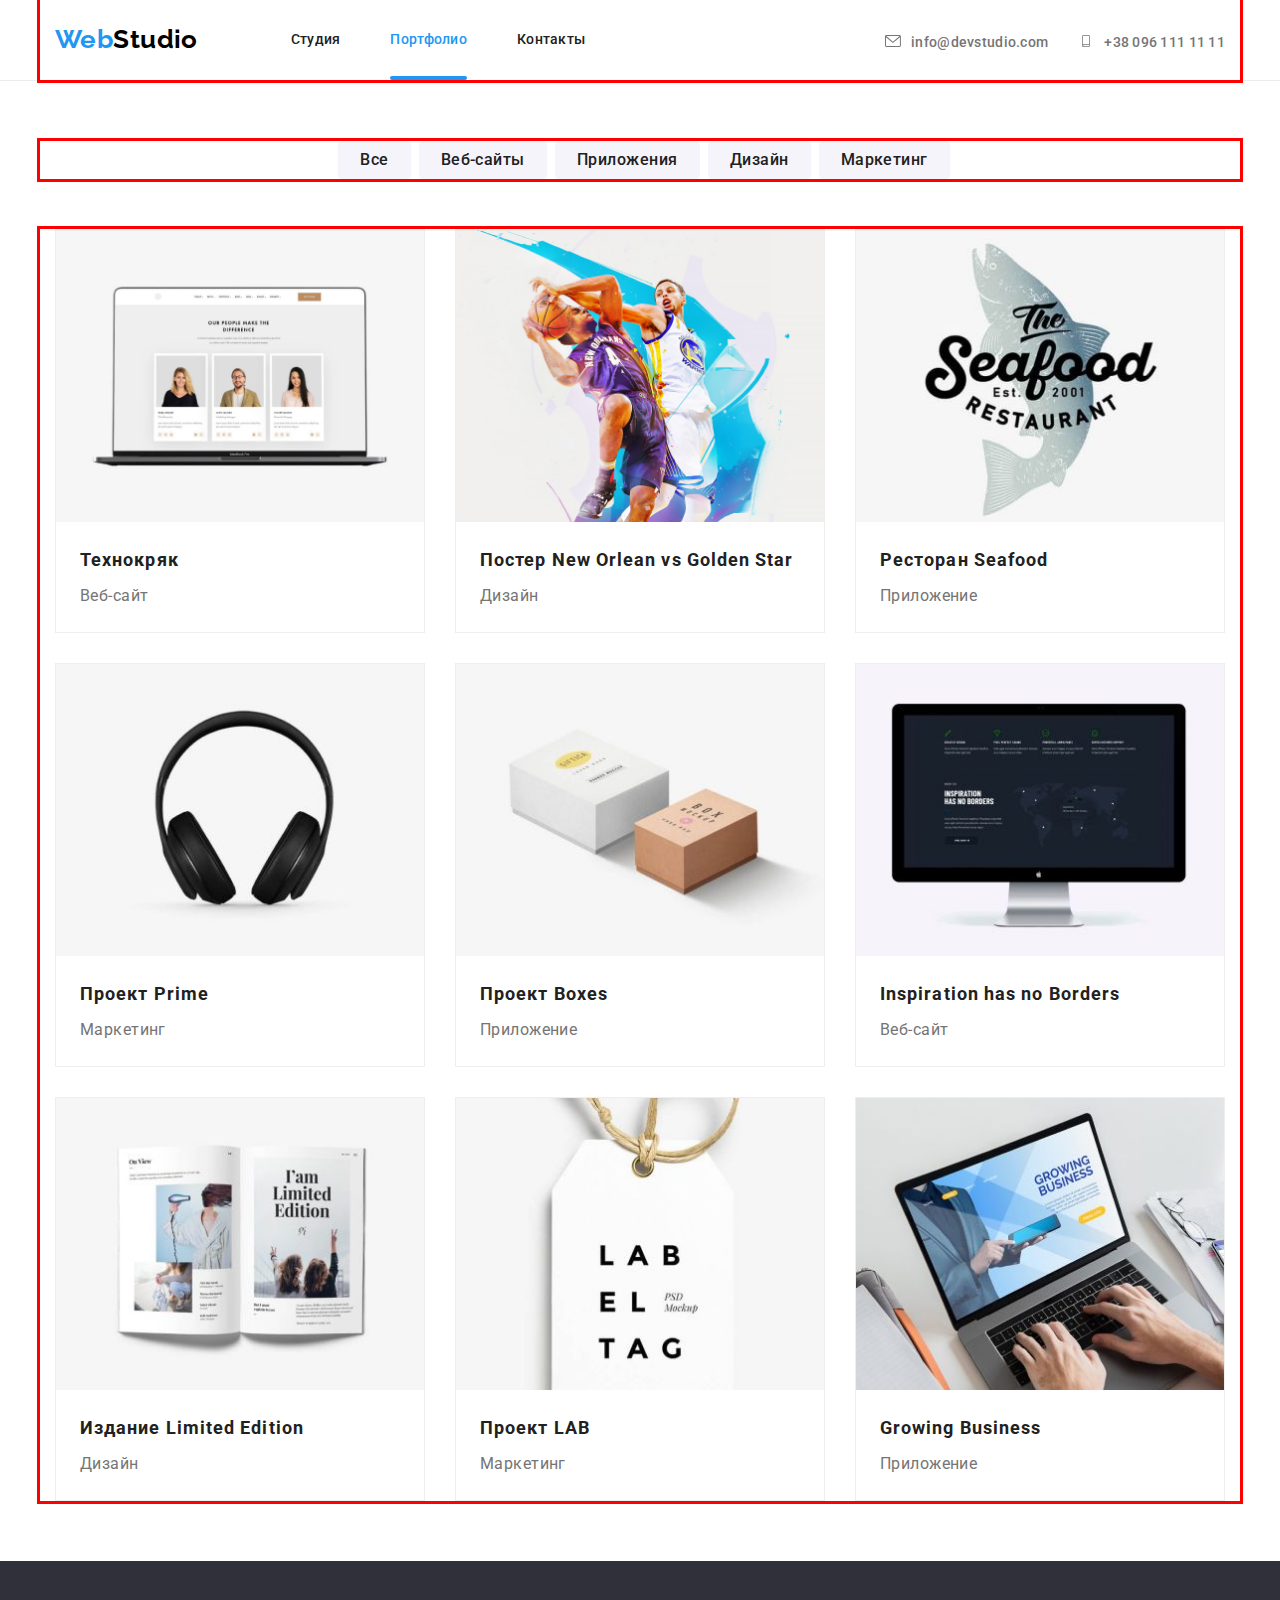
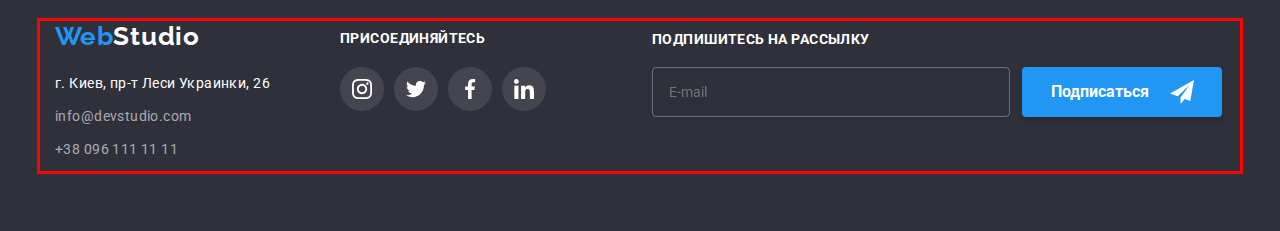
==== commit 05e0d891: "img" ====
--- a/portfolio.html
+++ b/portfolio.html
@@ -73,8 +73,8 @@
             >
               <svg
                 class="menu__icon"
-                height="24"
-                width="24"
+                height="40"
+                width="40"
                 aria-label="переключатель меню"
               >
                 <use href="./images/symbol-defs-1.svg#icon-close-black-18dp-2-1-2-1"></use>
@@ -82,10 +82,10 @@
             </button>
             <ul class="menu__nav">
               <li class="menu__item">
-                <a href="./index.html" class="menu__link current">Студия</a>
+                <a href="./index.html" class="menu__link ">Студия</a>
               </li>
               <li class="menu__item">
-                <a href="./portfolio.html" class="menu__link">Портфолио</a>
+                <a href="./portfolio.html" class="menu__link current">Портфолио</a>
               </li>
               <li class="menu__item">
                 <a href="" class="menu__link">Контакты</a>
@@ -200,7 +200,36 @@
                     <li class="set__item">
                         <article class="card">
                             <div class="card-thumb">
-                                <img src="./images/works/poster.jpg" alt="Постер" width="370">
+                                <picture>
+                                    <source
+                                      media="(min-width:1200px)"
+                                      srcset="
+                                      ./images/works/poster/img_l.jpg    1x,
+                                        ./images/works/poster/img_l@2x.jpg 2x
+                                      "
+                                      type="image/jpg"
+                                    />
+                
+                                    <source
+                                      media="(min-width:768px)"
+                                      srcset="
+                                      ./images/works/poster/img_m.jpg    1x,
+                                        ./images/works/poster/img_m@2x.jpg 2x
+                                      "
+                                      type="image/jpg"
+                                    />
+                
+                                    <source
+                                      media="(max-width:767px)"
+                                      srcset="
+                                      ./images/works/poster/img_s.jpg    1x,
+                                      ./images/works/poster/img_s@2x.jpg  2x
+                                      "
+                                      type="image/jpg"
+                                    />
+                
+                                    <img src="./images/works/poster/img_s.jpg" alt="Веб-сайт" width="450">
+                                  </picture>
                                 <p class="card-top-text">Ресурс предлагает комплексные предложения с разным уровнем функционала и сервисов. Все это
                                     позволит посетителю получить исчерпывающие сведения о компании или частном лице.</p>
                             </div>
@@ -214,7 +243,36 @@
                     <li class="item set__item">
                         <article class="card">
                             <div class="card-thumb">
-                                <img src="./images/works/seafood_restaurant.jpg" alt="Ресторан" width="370">
+                                <picture>
+                                    <source
+                                      media="(min-width:1200px)"
+                                      srcset="
+                                      ./images/works/seafood_restaurant/img_l.jpg    1x,
+                                        ./images/works/seafood_restaurant/img_l@2x.jpg 2x
+                                      "
+                                      type="image/jpg"
+                                    />
+                
+                                    <source
+                                      media="(min-width:768px)"
+                                      srcset="
+                                      ./images/works/seafood_restaurant/img_m.jpg    1x,
+                                        ./images/works/seafood_restaurant/img_m@2x.jpg 2x
+                                      "
+                                      type="image/jpg"
+                                    />
+                
+                                    <source
+                                      media="(max-width:767px)"
+                                      srcset="
+                                      ./images/works/seafood_restaurant/img_s.jpg    1x,
+                                      ./images/works/seafood_restaurant/img_s@2x.jpg  2x
+                                      "
+                                      type="image/jpg"
+                                    />
+                
+                                    <img src="./images/works/seafood_restaurant/img_s.jpg" alt="Веб-сайт" width="450">
+                                  </picture>
                                 <p class="card-top-text">Ресурс предлагает комплексные предложения с разным уровнем функционала и сервисов. Все это
                                     позволит посетителю получить исчерпывающие сведения о компании или частном лице.</p>
                             </div>
@@ -228,7 +286,36 @@
                     <li class="item set__item">
                         <article class="card">
                             <div class="card-thumb">
-                                <img src="./images/works/headphones.jpg" alt="наушники" width="370">
+                                <picture>
+                                    <source
+                                      media="(min-width:1200px)"
+                                      srcset="
+                                      ./images/works/headphones/img_l.jpg    1x,
+                                        ./images/works/headphones/img_l@2x.jpg 2x
+                                      "
+                                      type="image/jpg"
+                                    />
+                
+                                    <source
+                                      media="(min-width:768px)"
+                                      srcset="
+                                      ./images/works/headphones/img_m.jpg    1x,
+                                        ./images/works/headphones/img_m@2x.jpg 2x
+                                      "
+                                      type="image/jpg"
+                                    />
+                
+                                    <source
+                                      media="(max-width:767px)"
+                                      srcset="
+                                      ./images/works/headphones/img_s.jpg    1x,
+                                      ./images/works/headphones/img_s@2x.jpg  2x
+                                      "
+                                      type="image/jpg"
+                                    />
+                
+                                    <img src="./images/works/headphones/img_s.jpg" alt="Веб-сайт" width="450">
+                                  </picture>
                                 <p class="card-top-text">Ресурс предлагает комплексные предложения с разным уровнем функционала и сервисов. Все это позволит посетителю получить исчерпывающие сведения о компании или частном лице.</p>
                                 </div>
                                 <div class="card-content">
@@ -241,7 +328,36 @@
                     <li class="item set__item">
                         <article class="card">
                             <div class="card-thumb">
-                                <img src="./images/works/boxes.jpg" alt="коробки" width="370">
+                                <picture>
+                                    <source
+                                      media="(min-width:1200px)"
+                                      srcset="
+                                      ./images/works/boxes/img_l.jpg    1x,
+                                        ./images/works/boxes/img_l@2x.jpg 2x
+                                      "
+                                      type="image/jpg"
+                                    />
+                
+                                    <source
+                                      media="(min-width:768px)"
+                                      srcset="
+                                      ./images/works/boxes/img_m.jpg    1x,
+                                        ./images/works/boxes/img_m@2x.jpg 2x
+                                      "
+                                      type="image/jpg"
+                                    />
+                
+                                    <source
+                                      media="(max-width:767px)"
+                                      srcset="
+                                      ./images/works/boxes/img_s.jpg    1x,
+                                      ./images/works/boxes/img_s@2x.jpg  2x
+                                      "
+                                      type="image/jpg"
+                                    />
+                
+                                    <img src="./images/works/boxes/img_s.jpg" alt="Веб-сайт" width="450">
+                                  </picture>
                                 <p class="card-top-text">Ресурс предлагает комплексные предложения с разным уровнем функционала и сервисов. Все это
                                     позволит посетителю получить исчерпывающие сведения о компании или частном лице.</p>
                             </div>
@@ -255,7 +371,36 @@
                     <li class="item set__item">
                         <article class="card">
                             <div class="card-thumb">
-                                <img src="./images/works/monitor.jpg" alt="монитор" width="370">
+                                <picture>
+                                    <source
+                                      media="(min-width:1200px)"
+                                      srcset="
+                                      ./images/works/monitor/img_l.jpg    1x,
+                                        ./images/works/monitor/img_l@2x.jpg 2x
+                                      "
+                                      type="image/jpg"
+                                    />
+                
+                                    <source
+                                      media="(min-width:768px)"
+                                      srcset="
+                                      ./images/works/monitor/img_m.jpg    1x,
+                                        ./images/works/monitor/img_m@2x.jpg 2x
+                                      "
+                                      type="image/jpg"
+                                    />
+                
+                                    <source
+                                      media="(max-width:767px)"
+                                      srcset="
+                                      ./images/works/monitor/img_s.jpg    1x,
+                                      ./images/works/monitor/img_s@2x.jpg  2x
+                                      "
+                                      type="image/jpg"
+                                    />
+                
+                                    <img src="./images/works/monitor/img_s.jpg" alt="Веб-сайт" width="450">
+                                  </picture>
                                 <p class="card-top-text">Ресурс предлагает комплексные предложения с разным уровнем функционала и сервисов. Все это
                                     позволит посетителю получить исчерпывающие сведения о компании или частном лице.</p>
                             </div>
@@ -269,7 +414,36 @@
                     <li class="item set__item">
                         <article class="card">
                             <div class="card-thumb">
-                                <img src="./images/works/magazine.jpg" alt="журнал" width="370">
+                                <picture>
+                                    <source
+                                      media="(min-width:1200px)"
+                                      srcset="
+                                      ./images/works/magazine/img_l.jpg    1x,
+                                        ./images/works/magazine/img_l@2x.jpg 2x
+                                      "
+                                      type="image/jpg"
+                                    />
+                
+                                    <source
+                                      media="(min-width:768px)"
+                                      srcset="
+                                      ./images/works/magazine/img_m.jpg    1x,
+                                        ./images/works/magazine/img_m@2x.jpg 2x
+                                      "
+                                      type="image/jpg"
+                                    />
+                
+                                    <source
+                                      media="(max-width:767px)"
+                                      srcset="
+                                      ./images/works/magazine/img_s.jpg    1x,
+                                      ./images/works/magazine/img_s@2x.jpg  2x
+                                      "
+                                      type="image/jpg"
+                                    />
+                
+                                    <img src="./images/works/magazine/img_s.jpg" alt="Веб-сайт" width="450">
+                                  </picture>
                                 <p class="card-top-text">Ресурс предлагает комплексные предложения с разным уровнем функционала и сервисов. Все это
                                     позволит посетителю получить исчерпывающие сведения о компании или частном лице.</p>
                             </div>
@@ -283,7 +457,36 @@
                     <li class="item set__item">
                         <article class="card">
                             <div class="card-thumb">
-                                <img src="./images/works/lab.jpg" alt="лейба" width="370">
+                                <picture>
+                                    <source
+                                      media="(min-width:1200px)"
+                                      srcset="
+                                      ./images/works/lab/img_l.jpg    1x,
+                                        ./images/works/lab/img_l@2x.jpg 2x
+                                      "
+                                      type="image/jpg"
+                                    />
+                
+                                    <source
+                                      media="(min-width:768px)"
+                                      srcset="
+                                      ./images/works/lab/img_m.jpg    1x,
+                                        ./images/works/lab/img_m@2x.jpg 2x
+                                      "
+                                      type="image/jpg"
+                                    />
+                
+                                    <source
+                                      media="(max-width:767px)"
+                                      srcset="
+                                      ./images/works/lab/img_s.jpg    1x,
+                                      ./images/works/lab/img_s@2x.jpg  2x
+                                      "
+                                      type="image/jpg"
+                                    />
+                
+                                    <img src="./images/works/lab/img_s.jpg" alt="Веб-сайт" width="450">
+                                  </picture>
                                 <p class="card-top-text">Ресурс предлагает комплексные предложения с разным уровнем функционала и сервисов. Все это
                                     позволит посетителю получить исчерпывающие сведения о компании или частном лице.</p>
                             </div>
@@ -297,7 +500,36 @@
                     <li class="item set__item">
                         <article class="card">
                             <div class="card-thumb">
-                                <img src="./images/works/laptop.jpg" alt="ноутбук">
+                                <picture>
+                                    <source
+                                      media="(min-width:1200px)"
+                                      srcset="
+                                      ./images/works/laptop/img_l.jpg    1x,
+                                        ./images/works/laptop/img_l@2x.jpg 2x
+                                      "
+                                      type="image/jpg"
+                                    />
+                
+                                    <source
+                                      media="(min-width:768px)"
+                                      srcset="
+                                      ./images/works/laptop/img_m.jpg    1x,
+                                        ./images/works/laptop/img_m@2x.jpg 2x
+                                      "
+                                      type="image/jpg"
+                                    />
+                
+                                    <source
+                                      media="(max-width:767px)"
+                                      srcset="
+                                      ./images/works/laptop/img_s.jpg    1x,
+                                      ./images/works/laptop/img_s@2x.jpg  2x
+                                      "
+                                      type="image/jpg"
+                                    />
+                
+                                    <img src="./images/works/laptop/img_s.jpg" alt="Веб-сайт" width="450">
+                                  </picture>
                                 <p class="card-top-text">Ресурс предлагает комплексные предложения с разным уровнем функционала и сервисов. Все это
                                     позволит посетителю получить исчерпывающие сведения о компании или частном лице.</p>
                             </div>
--- a/css/main.min.css
+++ b/css/main.min.css
@@ -1 +1 @@
-*,*::before,*::after{box-sizing:border-box}:root{--text-color: #757575;--bnt-color-hover: #F5F4FA;--btn-color-hb: #2196F3;--btn-color-text: #212121;--default-white: #ffffff;--font-size: 14px;--bg-color: #2F303A;--set-gap: 30px;--card-shadow: 0px 1px 3px rgba(0, 0, 0, 0.12), 0px 1px 1px rgba(0, 0, 0, 0.14), 0px 2px 1px rgba(0, 0, 0, 0.2);--timing-duration: 250ms;--timing-function: cubic-bezier(0.4, 0, 0.2, 1)}img{display:block;height:auto}.contact__e,.contact__tel{text-decoration:none;font-style:normal}.visually-hidden{position:absolute;white-space:nowrap;width:1px;height:1px;overflow:hidden;border:0;padding:0;clip:rect(0 0 0 0);clip-path:inset(50%);margin:-1px}.e-link{text-decoration:none;font-style:normal}.ph-link{text-decoration:none;font-style:normal}ul{padding:0;margin:0;list-style:none}li{list-style-type:none}p,h1,h2,h3,h4,h5,h6{margin:0}ul,ol,li{margin:0;padding:0}body{font-family:"Roboto",sans-serif;color:var(--btn-color-text);font-size:14px;letter-spacing:.03em}section{padding-top:60px;padding-bottom:60px}@media screen and (min-width: 1200px){section{padding-top:94px;padding-bottom:94px}}.container{padding-left:15px;padding-right:15px;margin-left:auto;margin-right:auto;outline:3px solid red}@media screen and (min-width: 480px){.container{width:480px}}@media screen and (min-width: 768px){.container{width:768px}}@media screen and (min-width: 1200px){.container{width:1200px}}button{cursor:pointer;border:none}.header{position:relative}.header__container{display:flex;align-items:center}.logo-color{color:var(--btn-color-hb);text-decoration:none;font-family:Raleway;font-weight:700;font-size:26px;line-height:1.2}.logo{padding-top:16px;padding-bottom:16px;text-decoration:none;font-family:Raleway;font-weight:700;font-size:26px;line-height:1.2;color:#000}@media screen and (min-width: 780px){.logo{padding:0}}.header-icon{align-items:center;vertical-align:middle;margin-right:10px;fill:currentColor}.nav__site{display:flex;justify-content:center;font-style:normal;font-weight:500;font-size:var(--font-size);line-height:1.14}.nav__site:hover,.nav__site:focus{color:var(--btn-color-hb)}.contact-links{display:none}@media screen and (min-width: 768px){.contact-links{display:flex;align-items:baseline}}.contact{display:none}@media screen and (min-width: 768px){.contact{padding:0;margin:0;display:flex}}.nav__site:first-child{margin-left:93px}.nav__site .nav__item{margin-right:50px}.contact .contact__item:last-child{margin-right:0}.nav__site .current{color:var(--btn-color-hb)}.current::after{content:"";position:absolute;left:0;bottom:0;display:flex;width:100%;height:4px;background-color:#2196f3;border-radius:2px}.contact{font-style:normal;font-weight:400;line-height:1.14;color:var(--text-color)}@media screen and (max-width: 767px){.contact{display:none}}@media screen and (min-width: 768px){.contact{display:block}}@media screen and (min-width: 1200px){.contact{display:flex;margin-left:auto;padding-top:5px}}.contact__e{margin-right:30px}@media screen and (max-width: 1200px){.contact__e{margin-bottom:10px}}.contact__e,.contact__tel{display:flex;font-style:normal;font-weight:500;font-size:12px;line-height:1.14;letter-spacing:.02em;color:var(--text-color);transition:color var(--timing-duration) var(--timing-function)}.contact .contact__e:hover,.contact .contact__e:focus,.contact .contact__e:hover,.contact .contact__e:focus,.contact .contact__tel:hover,.contact .contact__tel:focus,.contact .contact__tel:hover,.contact .contact__tel:focus{color:var(--btn-color-hb)}@media screen and (min-width: 1200px){.contact__e,.contact__tel{font-size:var(--font-size)}}.nav__link{display:flex;position:relative;padding-top:32px;padding-bottom:32px;text-decoration:none;font-weight:500;line-height:1.14;letter-spacing:.02em;color:var(--btn-color-text);transition:color var(--timing-duration) var(--timing-function)}.nav__link:hover,.nav__link:focus{color:var(--btn-color-hb)}.menu-toggle{position:absolute;top:10px;right:25px;border:none;background-color:rgba(0,0,0,0);fill:#212121;transition-property:fill;transition-duration:var(--timing-duration);transition-timing-function:var(--timing-function);cursor:pointer}.menu-toggle:hover{fill:var(--btn-color-hb)}.menu-toggle:hover{fill:var(--btn-color-hb)}@media screen and (min-width: 768px){.menu-toggle{display:none}}.menu-toggle .icon-cross{display:none}.menu-toggle.is-open .icon-cross{display:block;width:18.67px;height:18.67px}.menu-toggle.is-open .icon-menu{display:none}.menu-container{background-color:var(--default-white);position:fixed;z-index:900;right:0;top:0;width:100%;height:100%;padding:40px;opacity:0;pointer-events:none;transition-property:opacity;transition-duration:var(--timing-duration);transition-timing-function:var(--timing-function)}.menu-container.is-open{opacity:1;pointer-events:all;display:flex;justify-content:space-between;flex-direction:column}@media screen and (min-width: 768px){.menu-container.is-open{display:none}}.menu__item{margin-bottom:32px}.menu__link{text-decoration:none;font-size:40px;font-weight:500;color:#212121}.menu__contacts{text-decoration:none;font-size:34px;font-weight:500;color:#2196f3;transition-property:color;transition-duration:var(--timing-duration);transition-timing-function:var(--timing-function)}.menu__contacts:hover,.menu__contacts:focus{color:var(--btn-color-hb)}.menu__link.current{color:var(--btn-color-hb)}.menu__mail{text-decoration:none;font-size:24px;font-weight:500;color:#757575}.menu__social-list{margin-top:32px;display:inline-flex}.menu__socials{text-decoration:none;font-size:18px;font-weight:500;color:#2196f3}.menu__social-item{position:relative;margin-right:20px}.menu__social-item::before{content:"";position:absolute;right:-15%;display:flex;width:2px;height:15px;background-color:rgba(33,33,33,.2)}.hero__title{margin:auto;margin-bottom:30px;width:696px;font-weight:900;font-size:44px;line-height:1.4;text-align:center;letter-spacing:.06em;text-transform:uppercase;color:#fff}@media screen and (max-width: 1199px){.hero__title{width:360px;height:84px;font-size:26px}}.hero__container{max-width:1600px;background-repeat:no-repeat;background-position:center;background-size:cover;height:400px;margin-left:auto;margin-right:auto;padding-top:118px;text-align:center;background-color:var(--bg-color);background-image:linear-gradient(to bottom, rgba(47, 48, 58, 0.4), rgba(47, 48, 58, 0.4)),url(../../images/background-img/hero/Mobile/hero.jpg)}@media(min-device-pixel-ratio: 2),(min-resolution: 192dpi),(min-resolution: 2dppx){.hero__container{background-image:linear-gradient(to bottom, rgba(47, 48, 58, 0.4), rgba(47, 48, 58, 0.4)),url(../../images/background-img/hero/Mobile/hero@2x.jpg)}}@media screen and (min-width: 768px){.hero__container{background-image:linear-gradient(to bottom, rgba(47, 48, 58, 0.4), rgba(47, 48, 58, 0.4)),url(../../images/background-img/hero/Tablet/header.jpg)}}@media screen and (min-width: 768px)and (min-device-pixel-ratio: 2),screen and (min-width: 768px)and (min-resolution: 192dpi),screen and (min-width: 768px)and (min-resolution: 2dppx){.hero__container{background-image:linear-gradient(to bottom, rgba(47, 48, 58, 0.4), rgba(47, 48, 58, 0.4)),url(../../images/background-img/hero/Tablet/header@2x.jpg)}}@media screen and (min-width: 1200px){.hero__container{background-image:linear-gradient(to bottom, rgba(47, 48, 58, 0.4), rgba(47, 48, 58, 0.4)),url(../../images/background-img/hero/Desktop/hero.jpg);height:600px;background-size:1600px;padding-top:200px}}@media screen and (min-width: 1200px)and (min-device-pixel-ratio: 2),screen and (min-width: 1200px)and (min-resolution: 192dpi),screen and (min-width: 1200px)and (min-resolution: 2dppx){.hero__container{background-image:linear-gradient(to bottom, rgba(47, 48, 58, 0.4), rgba(47, 48, 58, 0.4)),url(../../images/background-img/hero/Desktop/hero@2x.jpg)}}.hero__btn{width:200px;height:50px;display:block;margin:0 auto;background:var(--btn-color-hb);box-shadow:0px 4px 4px rgba(0,0,0,.15);border-radius:4px;font-family:"Roboto";font-style:normal;font-weight:700;font-size:16px;line-height:1.87;letter-spacing:.06em;color:#fff}.benefit__list{justify-content:center;margin:0px;padding:0px;margin-left:-30px}@media screen and (min-width: 768px){.benefit__list{display:flex;flex-wrap:wrap}}.benefit__title{font-style:normal;font-weight:700;font-size:var(--font-size);line-height:1.14;letter-spacing:.06em;text-transform:uppercase}@media screen and (max-width: 768px){.benefit__title{text-align:center}}.benefit__text{font-style:normal;font-weight:400;line-height:1.71;color:var(--text-color);padding-top:10px}.benefit__item{margin-left:30px;margin-bottom:30px}.benefit__item:last-child{margin-bottom:0}@media(min-width: 768px){.benefit__item{display:flex;flex-wrap:wrap;width:270px;flex-basis:calc(25% - 30px);margin-left:30px}.benefit__item:last-child{margin-right:0}}.benefit-icon{width:70px;height:70px}.icons{margin-bottom:30px;width:100%;height:120px;justify-content:center;display:inline-flex;align-items:center;background:#f5f4fa;border-radius:4px}@media screen and (min-width: 768px){.icons{width:270px}}@media(max-width: 1200px){.our-work{display:none}}.our-work__container>.our-work__list{display:flex}.our-work__list .our-work__item+.our-work__item{flex-basis:calc(33.3333333333% - 30px)}.our-work__item:not(:last-child){margin-right:30px}.our-work__item{position:relative}.work-card-text{padding-top:27px;padding-bottom:27px;width:370px;height:70px;left:615px;top:1435px;background-color:rgba(47,48,58,.8);background-image:linear-gradient(rgba(47, 48, 58, 0.4), rgba(47, 48, 58, 0.4))}.our-work__text{position:absolute;bottom:0;right:0;left:0;display:flex;align-items:center;justify-content:center;height:70px;text-transform:uppercase;line-height:1.14;font-weight:700;color:#fff;background:rgba(47,48,58,.8)}.about-us{display:block;margin:0 auto;background:#f5f4fa}@media screen and (max-width: 480px){.about-us{padding-top:60px;padding-bottom:60px}}.about-us__item{margin-bottom:30px}@media screen and (min-width: 480px){.about-us__item{width:auto}}@media screen and (min-width: 768px){.about-us__item{width:354px}.about-us__item:nth-child(2n+1){margin-right:30px}.about-us__item:nth-child(1n+3){margin-bottom:0}}@media screen and (min-width: 1200px){.about-us__item{width:270px;margin-right:30px;margin-bottom:0}.about-us__item:last-child{margin-right:0}}.section__title{text-align:center;font-style:normal;font-weight:700;font-size:28px;line-height:1.16;color:var(--btn-color-text);margin-bottom:30px}@media screen and (min-width: 1200px){.section__title{font-size:36px}}@media screen and (min-width: 768px){.about-us__list{display:flex;flex-wrap:wrap;justify-content:center}}.about-us__card{left:215px;top:1635px;background-color:#fff;box-shadow:0px 1px 3px rgba(0,0,0,.12),0px 1px 1px rgba(0,0,0,.14),0px 2px 1px rgba(0,0,0,.2);border-radius:0px 0px 4px 4px}@media screen and (min-width: 480px){.about-us__card{width:100%;height:100%;margin-bottom:30px}}.worker-container{padding-top:30px;padding-bottom:30px}.worker-container .worker-container__name{margin-bottom:10px}.about-us .name{font-weight:500;font-size:16px;line-height:1.18;text-align:center}.about-us .text{display:block;margin-bottom:16px;font-weight:400;font-size:16px;line-height:1.19;text-align:center;color:var(--text-color)}.our-work__item:last-child{margin-right:0}.workers-soc__list{display:flex;justify-content:center}.workers-soc__item{width:44px;height:44px;margin-right:10px}.workers-soc__item:last-child{margin-right:0}.workers-soc__link{width:100%;height:100%;background-color:var(--default-white);border-radius:50%;display:flex;align-items:center;justify-content:center;fill:#afb1b8;transition:background-color var(--timing-duration) var(--timing-function)}.workers-soc__link:hover,.workers-soc__link:focus{background-color:var(--btn-color-hb)}.workers-soc__link:hover .workers-soc__icon,.workers-soc__link:focus .workers-soc__icon{fill:var(--default-white)}.clients__title{font-weight:700;font-size:28px;line-height:1.16;text-align:center;margin-bottom:30px;color:var(--btn-color-text)}@media screen and (min-width: 1200px){.clients__title{font-size:36px;margin-bottom:50px}}.clients__list{display:flex;flex-wrap:wrap;justify-content:center;gap:30px}.clients__item{color:#afb1b8;transition:color var(--timing-duration) var(--timing-function)}.clients__item:hover,.clients__item:focus{color:var(--btn-color-hb)}@media screen and (max-width: 767px){.clients__item{width:210px}.clients__item:nth-child(1n+5){margin-bottom:0}}@media screen and (min-width: 768px){.clients__item{width:226px}}@media screen and (min-width: 1200px){.clients__item{flex-basis:calc((100% - 150px)/6)}}.clients__link{display:flex;align-items:center;justify-content:center;width:auto;height:92px;border-radius:4px;border:1px solid #afb1b8;color:#afb1b8;fill:currentColor;transition:color var(--timing-duration) var(--timing-function),border-color var(--timing-duration) var(--timing-function)}.clients__link:hover,.clients__link:focus{border-color:var(--btn-color-hb)}.clients__link:hover,.clients__link:focus{color:var(--btn-color-hb)}.set{border-top:1px solid #ececec;padding-top:60px;padding-bottom:60px}@media screen and (min-width1200px){.set{padding-top:94px;padding-bottom:94px}}@media screen and (min-width: 768px){.set__list{display:flex;flex-wrap:wrap;padding-left:0}}.set__list>.set__item{aspect-ratio:auto 450/294;margin-bottom:30px}.set__list>.set__item:last-child{margin-bottom:0}@media screen and (min-width: 768px)and (max-width: 1199px){.set__list>.set__item{width:354px;margin-right:30px}.set__list>.set__item:nth-child(2n){margin-right:0}}@media screen and (min-width: 1200px){.set__list>.set__item{width:370px;margin-right:30px}.set__list>.set__item:nth-child(n+7){margin-bottom:0}.set__list>.set__item:nth-child(3n){margin-right:0}}.card-content__title{font-weight:700;font-size:18px;line-height:2;letter-spacing:.06em;align-items:center}.card-content__text{font-style:normal;font-size:16px;line-height:2.25;color:var(--text-color)}.footer__section{margin:0 auto;background:var(--bg-color);padding-top:60px;padding-bottom:60px;width:100%}@media screen and (max-width: 1199px){.footer__section{text-align:center}}@media screen and (min-width: 1200px){.footer{display:flex}}.footer__tab{margin-bottom:60px}@media screen and (min-width: 768px)and (max-width: 1199px){.footer__tab{display:flex;margin-left:15px;margin-right:15px;margin-bottom:0;justify-content:space-between}}@media screen and (min-width: 1200px){.footer__tab{display:flex;margin-bottom:0}}@media screen and (min-width: 1200px){.logo-adress{margin-bottom:0;margin-right:70px}}.contact-link__list .item:first-child{margin-top:20px}.bottom-logo-color{color:#fff;text-decoration:none;font-weight:700;font-size:26px;line-height:1.2;letter-spacing:.03em}.contact-link__list .item{margin-bottom:9px}.e-link,.ph-link{font-style:normal;font-weight:400;line-height:1.71;letter-spacing:.03em;color:rgba(255,255,255,.6);display:block;transition:color var(--timing-duration) var(--timing-function)}.contact-link__list .e-link:hover,.contact-link__list .e-link:focus,.contact-link__list .addres-link:hover,.contact-link__list .addres-link:focus,.contact-link__list .ph-link:hover,.contact-link__list .ph-link:focus{color:var(--btn-color-hb)}.addres-link{text-decoration:none;font-style:normal;font-weight:400;line-height:1.71;letter-spacing:.03em;color:#fff;transition:color var(--timing-duration) var(--timing-function)}.footer-soc__titel{margin-bottom:20px;font-weight:700;font-size:14px;line-height:1.14;text-transform:uppercase;color:#fff}.footer-soc{justify-content:center;display:inline-block;align-items:baseline}@media screen and (max-width: 768px){.footer-soc{margin-top:60px}}@media screen and (min-width: 1200px){.footer-soc{margin-top:10px;margin-right:93px;justify-content:center;display:inline-block;align-items:baseline}}.footer-soc__list{display:flex}@media screen and (min-width: 1200px){.footer-soc__list{margin-bottom:30px}}.footer-soc__item{width:44px;height:44px;margin-right:10px}.footer-soc__icon{fill:#fff}.footer-soc__link{width:100%;height:100%;background-color:rgba(255,255,255,.1);border-radius:50%;display:flex;align-items:center;justify-content:center;fill:#fff;transition:background-color var(--timing-duration) var(--timing-function)}.footer-soc__link:hover,.footer-soc__link:focus{background-color:var(--btn-color-hb)}.footer-soc__link:hover .footer-soc_icon,.footer-soc__link:focus .footer-soc_icon{fill:var(--default-white)}.footer-form{margin-top:0;margin-left:auto}@media screen and (min-width: 1200px){.footer-form{margin-right:auto;margin-top:10px}}.footer-form__title{font-family:"Roboto";font-style:normal;font-weight:700;font-size:14px;line-height:1.1428571429;letter-spacing:.03em;text-transform:uppercase;margin-bottom:20px;color:#fff}.footer-form__mail{margin-top:20px;border:none}@media screen and (min-width: 1200px){.footer-form__mail{display:flex}}.footer-form__input{width:358px;height:50px;background-color:rgba(0,0,0,0);border:1px solid rgba(255,255,255,.3);filter:drop-shadow(0px 4px 4px rgba(0, 0, 0, 0.15));border-radius:4px;outline:none;color:rgba(255,255,255,.6);padding-left:16px;transition:border var(--timing-duration) var(--timing-function)}.footer-form__input:focus,.footer-form__input:hover{border-color:var(--btn-color-hb)}.footer-form__btn{position:relative;display:flex;align-items:center;margin:auto;width:200px;height:50px;background-color:var(--btn-color-hb);box-shadow:0px 4px 4px rgba(0,0,0,.15);border-radius:4px;border-color:rgba(0,0,0,0);font-weight:700;font-size:16px;line-height:1.875;padding-left:29px;color:#fff;fill:currentColor;transition:fill var(--timing-duration) var(--timing-function);transition:background-color var(--timing-duration) var(--timing-function)}@media screen and (max-width: 1199px){.footer-form__btn{margin-top:20px}}@media screen and (min-width: 1200px){.footer-form__btn{margin-left:12px}}.footer-form__btn:hover,.footer-form__btn:focus{background-color:#fff;color:var(--btn-color-hb)}.icon-send{position:absolute;right:28px;margin-left:10px}.icon-send:hover,.icon-send:focus{background-color:#fff;color:var(--btn-color-hb);fill:var(--btn-color-hb)}.nav-list_card{display:flex;flex-wrap:wrap;align-items:center;margin-bottom:25px}@media screen and (min-width: 768px){.nav-list_card{justify-content:center;margin-bottom:30px}}@media screen and (min-width: 1200px){.nav-list_card{margin-bottom:50px}}.nav-list_item{margin-left:8px}@media screen and (max-width: 767px){.nav-list_item{margin-bottom:15px}}.nav-list_card .site-nav-btn{font-family:inherit;font-weight:500;line-height:1.14;letter-spacing:.03em;color:var(--btn-color-text);background-color:#f5f4fa}.site-bnt{display:block;border-radius:4px;font-family:"Roboto";font-weight:500;font-size:16px;line-height:1.62;letter-spacing:.03em;color:var(--btn-color-text);background-color:var(--bnt-color-hover);padding:6px 22px;transition:color var(--timing-duration) var(--timing-function),background-color var(--timing-duration) var(--timing-function),box-shadow var(--timing-duration) var(--timing-function)}.site-bnt:hover,.site-bnt:focus{color:var(--bnt-color-hover);background-color:var(--btn-color-hb);box-shadow:0px 3px 1px rgba(0,0,0,.1),0px 1px 2px rgba(0,0,0,.08),0px 2px 2px rgba(0,0,0,.12);border-radius:4px}.card{width:370px;height:404px;overflow:hidden;background-color:#fff;border:1px solid #eee;cursor:pointer;transition:box-shadow var(--timing-duration) var(--timing-function),border-radius var(--timing-duration) var(--timing-function)}.card:hover,.card:focus{box-shadow:var(--card-shadow);border-radius:0px 0px 4px 4px}.card-content{padding:20px 24px}.card-thumb{position:relative;overflow:hidden}.card-top-text{font-weight:400;font-size:18px;line-height:1.55;letter-spacing:.03em;color:#fff;position:absolute;display:inline-block;width:100%;height:100%;left:0;top:0;background-color:rgba(33,150,243,.9);padding:63px 24px;transform:translateY(100%);transition:transform 250ms var(--timing-function)}.set__item:hover .card-top-text{transform:translateY(0%)}.backdrop{position:fixed;top:0;left:0;width:100%;height:100%;background:rgba(0,0,0,.2);opacity:1;transform:opacity var(--timing-duration) var(--timing-function),visibility var(--timing-duration) var(--timing-function)}.backdrop.is-hidden{opacity:0;visibility:hidden;pointer-events:none}.modal{padding:40px;position:absolute;top:50%;left:50%;width:528px;height:581px;background-color:#fff;box-shadow:0px 1px 3px rgba(0,0,0,.12),0px 1px 1px rgba(0,0,0,.14),0px 2px 1px rgba(0,0,0,.2);border-radius:4px;transform:translate(-50%, -50%);transition:transform 250ms cubic-bezier(0.4, 0, 0.2, 1),opacity 250ms cubic-bezier(0.4, 0, 0.2, 1)}@media screen and (min-width: 768px){.modal{min-width:450px;min-height:609px}}@media screen and (min-width: 1200px){.modal{min-width:528px;min-height:581px}}.modal-bnt_close{display:flex;position:absolute;top:8px;right:8px;width:30px;height:30px;border-radius:50%;border:1px solid rgba(0,0,0,.1);background-color:var(--secondary-background-color);cursor:pointer;align-items:center;justify-content:center;transition:fill 250ms cubic-bezier(0.4, 0, 0.2, 1)}.modal-bnt_close:hover,.modal-bnt_close:focus{fill:var(--btn-color-hb)}.modal_title{text-align:center;font-size:18px;font-weight:600;margin-bottom:15px;font-weight:700;font-size:20px;line-height:1.15;letter-spacing:.03em;color:#212121;display:block;margin-left:auto;margin-right:auto;margin-bottom:12px}.modal_field{margin-bottom:10px}.input-wrap{position:relative}.modal-icon{position:absolute;left:7px;top:50%;transform:translateY(-50%)}.modal-input{width:100%;height:45px;border:1px solid rgba(33,33,33,.2);border-radius:4px;fill:currentColor;padding-left:30px;outline:none;transition:border-color 250ms var(--timing-function),fill 250ms var(--timing-function)}.modal-input:focus,.modal-input:hover{border-color:#2196f3}.modal-input:focus+.modal-icon,.modal-input:hover+.modal-icon{fill:#2196f3}.modal_label{position:relative;display:block;font-size:12px;line-height:1.17;letter-spacing:.01em;margin-bottom:4px;color:#757575}textarea{resize:none}.modal-text{padding:12px 16px;width:100%;height:120px;border:1px solid rgba(33,33,33,.2);border-radius:4px;resize:none;outline:none;transition:border 250ms var(--transition-cubic)}.modal-text:focus,.modal-text:hover{border:1px solid #2196f3}.covenant{display:flex;align-items:center;margin-bottom:30px}.covenant-title{padding-left:8px;font-weight:400;font-size:14px;line-height:1.71;letter-spacing:.03em;color:#757575;display:flex;align-items:center}.covenant-title::before{content:"";width:16px;height:15px;border:2px solid #212121;border-radius:3px;margin-right:8px}.checkbox-policy:checked+.covenant-title::before{background-color:#2196f3;background-image:url(../images/icon/checkbox.svg);border:none;background-repeat:no-repeat;background-position:center}.checkbox-policy:focus+.covenant-title::before{border-color:#2196f3}.checkbox-policy:focus:not(:checked)+.covenant-title::before{border-color:#2196f3}.checkbox-policy:disabled+.covenant-title::before{border-color:#2196f3}.covenant-link{display:block;padding-left:4px;font-weight:400;font-size:14px;line-height:1.71;letter-spacing:.03em;color:#2196f3}.modal-bnt-send{width:200px;height:50px;display:block;margin:0 auto;background:var(--btn-color-hb);box-shadow:0px 4px 4px rgba(0,0,0,.15);border-radius:4px;font-family:"Roboto";font-style:normal;font-weight:700;font-size:16px;line-height:1.87;letter-spacing:.06em;color:#fff;transition:background var(--timing-duration) var(--timing-function)}.modal-bnt-send:hover,.modal-bnt-send:focus{background:#188ce8}/*# sourceMappingURL=main.min.css.map */+*,*::before,*::after{box-sizing:border-box}:root{--text-color: #757575;--bnt-color-hover: #F5F4FA;--btn-color-hb: #2196F3;--btn-color-text: #212121;--default-white: #ffffff;--font-size: 14px;--bg-color: #2F303A;--set-gap: 30px;--card-shadow: 0px 1px 3px rgba(0, 0, 0, 0.12), 0px 1px 1px rgba(0, 0, 0, 0.14), 0px 2px 1px rgba(0, 0, 0, 0.2);--timing-duration: 250ms;--timing-function: cubic-bezier(0.4, 0, 0.2, 1)}img{display:block;width:100%;height:auto}.contact__e,.contact__tel{text-decoration:none;font-style:normal}.visually-hidden{position:absolute;white-space:nowrap;width:1px;height:1px;overflow:hidden;border:0;padding:0;clip:rect(0 0 0 0);clip-path:inset(50%);margin:-1px}.e-link{text-decoration:none;font-style:normal}.ph-link{text-decoration:none;font-style:normal}ul{padding:0;margin:0;list-style:none}li{list-style-type:none}p,h1,h2,h3,h4,h5,h6{margin:0}ul,ol,li{margin:0;padding:0}body{font-family:"Roboto",sans-serif;color:var(--btn-color-text);font-size:14px;letter-spacing:.03em}section{padding-top:60px;padding-bottom:60px}@media screen and (min-width: 1200px){section{padding-top:94px;padding-bottom:94px}}.container{padding-left:15px;padding-right:15px;margin-left:auto;margin-right:auto;outline:3px solid red}@media screen and (min-width: 480px){.container{width:480px}}@media screen and (min-width: 768px){.container{width:768px}}@media screen and (min-width: 1200px){.container{width:1200px}}button{cursor:pointer;border:none}.header{position:relative}.header__container{display:flex;align-items:center}.logo-color{color:var(--btn-color-hb);text-decoration:none;font-family:Raleway;font-weight:700;font-size:26px;line-height:1.2}.logo{padding-top:16px;padding-bottom:16px;text-decoration:none;font-family:Raleway;font-weight:700;font-size:26px;line-height:1.2;color:#000}@media screen and (min-width: 780px){.logo{padding:0}}.header-icon{align-items:center;vertical-align:middle;margin-right:10px;fill:currentColor}.nav__site{display:flex;justify-content:center;font-style:normal;font-weight:500;font-size:var(--font-size);line-height:1.14}.nav__site:hover,.nav__site:focus{color:var(--btn-color-hb)}.contact-links{display:none}@media screen and (min-width: 768px){.contact-links{display:flex;align-items:baseline}}.contact{display:none}@media screen and (min-width: 768px){.contact{padding:0;margin:0;display:flex}}.nav__site:first-child{margin-left:93px}.nav__site .nav__item{margin-right:50px}.contact .contact__item:last-child{margin-right:0}.nav__site .current{color:var(--btn-color-hb)}.current::after{content:"";position:absolute;left:0;bottom:0;display:flex;width:100%;height:4px;background-color:#2196f3;border-radius:2px}.contact{font-style:normal;font-weight:400;line-height:1.14;color:var(--text-color)}@media screen and (max-width: 767px){.contact{display:none}}@media screen and (min-width: 768px){.contact{display:block}}@media screen and (min-width: 1200px){.contact{display:flex;margin-left:auto;padding-top:5px}}.contact__e{margin-right:30px}@media screen and (max-width: 1200px){.contact__e{margin-bottom:10px}}.contact__e,.contact__tel{display:flex;font-style:normal;font-weight:500;font-size:12px;line-height:1.14;letter-spacing:.02em;color:var(--text-color);transition:color var(--timing-duration) var(--timing-function)}.contact .contact__e:hover,.contact .contact__e:focus,.contact .contact__e:hover,.contact .contact__e:focus,.contact .contact__tel:hover,.contact .contact__tel:focus,.contact .contact__tel:hover,.contact .contact__tel:focus{color:var(--btn-color-hb)}@media screen and (min-width: 1200px){.contact__e,.contact__tel{font-size:var(--font-size)}}.nav__link{display:flex;position:relative;padding-top:32px;padding-bottom:32px;text-decoration:none;font-weight:500;line-height:1.14;letter-spacing:.02em;color:var(--btn-color-text);transition:color var(--timing-duration) var(--timing-function)}.nav__link:hover,.nav__link:focus{color:var(--btn-color-hb)}.menu-toggle{position:absolute;top:10px;right:10px;border:none;background-color:rgba(0,0,0,0);fill:#212121;transition-property:fill;transition-duration:var(--timing-duration);transition-timing-function:var(--timing-function);cursor:pointer}.menu-toggle:hover{fill:var(--btn-color-hb)}.menu-toggle:hover{fill:var(--btn-color-hb)}@media screen and (min-width: 768px){.menu-toggle{display:none}}.menu-toggle .icon-cross{display:none}.menu-toggle.is-open .icon-cross{display:block;width:18.67px;height:18.67px}.menu-toggle.is-open .icon-menu{display:none}.menu-container{background-color:var(--default-white);position:fixed;z-index:900;right:0;top:0;width:100%;height:100%;padding:40px;opacity:0;pointer-events:none;transition-property:opacity;transition-duration:var(--timing-duration);transition-timing-function:var(--timing-function);overflow-x:none}.menu-container.is-open{opacity:1;pointer-events:all;display:flex;justify-content:space-between;flex-direction:column}@media screen and (min-width: 768px){.menu-container.is-open{display:none}}.menu__item{margin-bottom:32px}.menu__link{text-decoration:none;font-size:40px;font-weight:500;color:#212121}.menu__contacts{text-decoration:none;font-size:34px;font-weight:500;color:#2196f3;transition-property:color;transition-duration:var(--timing-duration);transition-timing-function:var(--timing-function)}.menu__contacts:hover,.menu__contacts:focus{color:var(--btn-color-hb)}.menu__link.current{color:var(--btn-color-hb)}.menu__mail{text-decoration:none;font-size:24px;font-weight:500;color:#757575}.menu__social-list{margin-top:32px;display:inline-flex}.menu__socials{text-decoration:none;font-size:18px;font-weight:500;color:#2196f3}.menu__social-item{position:relative;margin-right:20px}.menu__social-item::before{content:"";position:absolute;right:-15%;display:flex;width:2px;height:15px;background-color:rgba(33,33,33,.2)}.hero__title{margin:auto;margin-bottom:30px;width:696px;font-weight:900;font-size:44px;line-height:1.4;text-align:center;letter-spacing:.06em;text-transform:uppercase;color:#fff}@media screen and (max-width: 1199px){.hero__title{width:360px;height:84px;font-size:26px}}.hero__container{max-width:1600px;background-repeat:no-repeat;background-position:center;background-size:cover;height:400px;margin-left:auto;margin-right:auto;padding-top:118px;text-align:center;background-color:var(--bg-color);background-image:linear-gradient(to bottom, rgba(47, 48, 58, 0.4), rgba(47, 48, 58, 0.4)),url(../../images/background-img/hero/Mobile/hero.jpg)}@media(min-device-pixel-ratio: 2),(min-resolution: 192dpi),(min-resolution: 2dppx){.hero__container{background-image:linear-gradient(to bottom, rgba(47, 48, 58, 0.4), rgba(47, 48, 58, 0.4)),url(../../images/background-img/hero/Mobile/hero@2x.jpg)}}@media screen and (min-width: 768px){.hero__container{background-image:linear-gradient(to bottom, rgba(47, 48, 58, 0.4), rgba(47, 48, 58, 0.4)),url(../../images/background-img/hero/Tablet/header.jpg)}}@media screen and (min-width: 768px)and (min-device-pixel-ratio: 2),screen and (min-width: 768px)and (min-resolution: 192dpi),screen and (min-width: 768px)and (min-resolution: 2dppx){.hero__container{background-image:linear-gradient(to bottom, rgba(47, 48, 58, 0.4), rgba(47, 48, 58, 0.4)),url(../../images/background-img/hero/Tablet/header@2x.jpg)}}@media screen and (min-width: 1200px){.hero__container{background-image:linear-gradient(to bottom, rgba(47, 48, 58, 0.4), rgba(47, 48, 58, 0.4)),url(../../images/background-img/hero/Desktop/hero.jpg);height:600px;background-size:1600px;padding-top:200px}}@media screen and (min-width: 1200px)and (min-device-pixel-ratio: 2),screen and (min-width: 1200px)and (min-resolution: 192dpi),screen and (min-width: 1200px)and (min-resolution: 2dppx){.hero__container{background-image:linear-gradient(to bottom, rgba(47, 48, 58, 0.4), rgba(47, 48, 58, 0.4)),url(../../images/background-img/hero/Desktop/hero@2x.jpg)}}.hero__btn{width:200px;height:50px;display:block;margin:0 auto;background:var(--btn-color-hb);box-shadow:0px 4px 4px rgba(0,0,0,.15);border-radius:4px;font-family:"Roboto";font-style:normal;font-weight:700;font-size:16px;line-height:1.87;letter-spacing:.06em;color:#fff}.benefit__list{justify-content:center;margin:0px;padding:0px;margin-left:-30px}@media screen and (min-width: 768px){.benefit__list{display:flex;flex-wrap:wrap}}.benefit__title{font-style:normal;font-weight:700;font-size:var(--font-size);line-height:1.14;letter-spacing:.06em;text-transform:uppercase}@media screen and (max-width: 768px){.benefit__title{text-align:center}}.benefit__text{font-style:normal;font-weight:400;line-height:1.71;color:var(--text-color);padding-top:10px}.benefit__item{margin-left:30px;margin-bottom:30px}.benefit__item:last-child{margin-bottom:0}@media(min-width: 768px){.benefit__item{display:flex;flex-wrap:wrap;width:270px;flex-basis:calc(25% - 30px);margin-left:30px}.benefit__item:last-child{margin-right:0}}.benefit-icon{width:70px;height:70px}.icons{margin-bottom:30px;width:100%;height:120px;justify-content:center;display:inline-flex;align-items:center;background:#f5f4fa;border-radius:4px}@media screen and (min-width: 768px){.icons{width:270px}}.our-work{padding-top:0}@media(max-width: 1200px){.our-work{display:none}}.our-work__container>.our-work__list{display:flex}.our-work__list .our-work__item+.our-work__item{flex-basis:calc(33.3333333333% - 30px)}.our-work__item:not(:last-child){margin-right:30px}.our-work__item{position:relative}.work-card-text{padding-top:27px;padding-bottom:27px;width:370px;height:70px;left:615px;top:1435px;background-color:rgba(47,48,58,.8);background-image:linear-gradient(rgba(47, 48, 58, 0.4), rgba(47, 48, 58, 0.4))}.our-work__text{position:absolute;bottom:0;right:0;left:0;display:flex;align-items:center;justify-content:center;height:70px;text-transform:uppercase;line-height:1.14;font-weight:700;color:#fff;background:rgba(47,48,58,.8)}.about-us{display:block;margin:0 auto;background:#f5f4fa}@media screen and (max-width: 480px){.about-us{padding-top:60px;padding-bottom:60px}}.about-us__item{margin-bottom:30px}@media screen and (min-width: 480px){.about-us__item{width:auto}}@media screen and (min-width: 768px){.about-us__item{width:354px}.about-us__item:nth-child(2n+1){margin-right:30px}.about-us__item:nth-child(1n+3){margin-bottom:0}}@media screen and (min-width: 1200px){.about-us__item{width:270px;margin-right:30px;margin-bottom:0}.about-us__item:last-child{margin-right:0}}.section__title{text-align:center;font-style:normal;font-weight:700;font-size:28px;line-height:1.16;color:var(--btn-color-text);margin-bottom:30px}@media screen and (min-width: 1200px){.section__title{font-size:36px}}@media screen and (min-width: 768px){.about-us__list{display:flex;flex-wrap:wrap;justify-content:center}}.about-us__card{left:215px;top:1635px;background-color:#fff;box-shadow:0px 1px 3px rgba(0,0,0,.12),0px 1px 1px rgba(0,0,0,.14),0px 2px 1px rgba(0,0,0,.2);border-radius:0px 0px 4px 4px}@media screen and (min-width: 480px){.about-us__card{width:100%;margin-bottom:30px}}.worker-container{padding-top:30px;padding-bottom:30px}.worker-container .worker-container__name{margin-bottom:10px}.about-us .name{font-weight:500;font-size:16px;line-height:1.18;text-align:center}.about-us .text{display:block;margin-bottom:16px;font-weight:400;font-size:16px;line-height:1.19;text-align:center;color:var(--text-color)}.our-work__item:last-child{margin-right:0}.workers-soc__list{display:flex;justify-content:center}.workers-soc__item{width:44px;height:44px;margin-right:10px}.workers-soc__item:last-child{margin-right:0}.workers-soc__link{width:100%;height:100%;background-color:var(--default-white);border-radius:50%;display:flex;align-items:center;justify-content:center;fill:#afb1b8;transition:background-color var(--timing-duration) var(--timing-function)}.workers-soc__link:hover,.workers-soc__link:focus{background-color:var(--btn-color-hb)}.workers-soc__link:hover .workers-soc__icon,.workers-soc__link:focus .workers-soc__icon{fill:var(--default-white)}.clients__title{font-weight:700;font-size:28px;line-height:1.16;text-align:center;margin-bottom:30px;color:var(--btn-color-text)}@media screen and (min-width: 1200px){.clients__title{font-size:36px;margin-bottom:50px}}.clients__list{display:flex;flex-wrap:wrap;justify-content:center;gap:30px}.clients__item{color:#afb1b8;transition:color var(--timing-duration) var(--timing-function)}.clients__item:hover,.clients__item:focus{color:var(--btn-color-hb)}@media screen and (max-width: 767px){.clients__item{width:210px}.clients__item:nth-child(1n+5){margin-bottom:0}}@media screen and (min-width: 768px){.clients__item{width:226px}}@media screen and (min-width: 1200px){.clients__item{flex-basis:calc((100% - 150px)/6)}}.clients__link{display:flex;align-items:center;justify-content:center;width:auto;height:92px;border-radius:4px;border:1px solid #afb1b8;color:#afb1b8;fill:currentColor;transition:color var(--timing-duration) var(--timing-function),border-color var(--timing-duration) var(--timing-function)}.clients__link:hover,.clients__link:focus{border-color:var(--btn-color-hb)}.clients__link:hover,.clients__link:focus{color:var(--btn-color-hb)}.set{border-top:1px solid #ececec;padding-top:60px;padding-bottom:60px}@media screen and (min-width1200px){.set{padding-top:94px;padding-bottom:94px}}@media screen and (min-width: 768px){.set__list{display:flex;flex-wrap:wrap;padding-left:0}}.set__list>.set__item{aspect-ratio:auto 450/294;margin-bottom:30px}.set__list>.set__item:last-child{margin-bottom:0}@media screen and (min-width: 768px)and (max-width: 1199px){.set__list>.set__item{width:354px;margin-right:30px}.set__list>.set__item:nth-child(2n){margin-right:0}}@media screen and (min-width: 1200px){.set__list>.set__item{width:370px;margin-right:30px}.set__list>.set__item:nth-child(n+7){margin-bottom:0}.set__list>.set__item:nth-child(3n){margin-right:0}}.card-content__title{font-weight:700;font-size:18px;line-height:2;letter-spacing:.06em;align-items:center}.card-content__text{font-style:normal;font-size:16px;line-height:2.25;color:var(--text-color)}.footer__section{margin:0 auto;background:var(--bg-color);padding-top:60px;padding-bottom:60px;width:100%}@media screen and (max-width: 1199px){.footer__section{text-align:center}}@media screen and (min-width: 1200px){.footer{display:flex}}.footer__tab{margin-bottom:60px}@media screen and (min-width: 768px)and (max-width: 1199px){.footer__tab{display:flex;margin-left:15px;margin-right:15px;margin-bottom:0;justify-content:space-between}}@media screen and (min-width: 1200px){.footer__tab{display:flex;margin-bottom:0}}@media screen and (min-width: 1200px){.logo-adress{margin-bottom:0;margin-right:70px}}.contact-link__list .item:first-child{margin-top:20px}.bottom-logo-color{color:#fff;text-decoration:none;font-weight:700;font-size:26px;line-height:1.2;letter-spacing:.03em}.contact-link__list .item{margin-bottom:9px}.e-link,.ph-link{font-style:normal;font-weight:400;line-height:1.71;letter-spacing:.03em;color:rgba(255,255,255,.6);display:block;transition:color var(--timing-duration) var(--timing-function)}.contact-link__list .e-link:hover,.contact-link__list .e-link:focus,.contact-link__list .addres-link:hover,.contact-link__list .addres-link:focus,.contact-link__list .ph-link:hover,.contact-link__list .ph-link:focus{color:var(--btn-color-hb)}.addres-link{text-decoration:none;font-style:normal;font-weight:400;line-height:1.71;letter-spacing:.03em;color:#fff;transition:color var(--timing-duration) var(--timing-function)}.footer-soc__titel{margin-bottom:20px;font-weight:700;font-size:14px;line-height:1.14;text-transform:uppercase;color:#fff}.footer-soc{justify-content:center;display:inline-block;align-items:baseline}@media screen and (max-width: 768px){.footer-soc{margin-top:60px}}@media screen and (min-width: 1200px){.footer-soc{margin-top:10px;margin-right:93px;justify-content:center;display:inline-block;align-items:baseline}}.footer-soc__list{display:flex}@media screen and (min-width: 1200px){.footer-soc__list{margin-bottom:30px}}.footer-soc__item{width:44px;height:44px;margin-right:10px}.footer-soc__icon{fill:#fff}.footer-soc__link{width:100%;height:100%;background-color:rgba(255,255,255,.1);border-radius:50%;display:flex;align-items:center;justify-content:center;fill:#fff;transition:background-color var(--timing-duration) var(--timing-function)}.footer-soc__link:hover,.footer-soc__link:focus{background-color:var(--btn-color-hb)}.footer-soc__link:hover .footer-soc_icon,.footer-soc__link:focus .footer-soc_icon{fill:var(--default-white)}.footer-form{margin-top:0;margin-left:auto}@media screen and (min-width: 1200px){.footer-form{margin-right:auto;margin-top:10px}}.footer-form__title{font-family:"Roboto";font-style:normal;font-weight:700;font-size:14px;line-height:1.1428571429;letter-spacing:.03em;text-transform:uppercase;margin-bottom:20px;color:#fff}.footer-form__mail{margin-top:20px;border:none}@media screen and (min-width: 1200px){.footer-form__mail{display:flex}}.footer-form__input{width:358px;height:50px;background-color:rgba(0,0,0,0);border:1px solid rgba(255,255,255,.3);filter:drop-shadow(0px 4px 4px rgba(0, 0, 0, 0.15));border-radius:4px;outline:none;color:rgba(255,255,255,.6);padding-left:16px;transition:border var(--timing-duration) var(--timing-function)}.footer-form__input:focus,.footer-form__input:hover{border-color:var(--btn-color-hb)}.footer-form__btn{position:relative;display:flex;align-items:center;margin:auto;width:200px;height:50px;background-color:var(--btn-color-hb);box-shadow:0px 4px 4px rgba(0,0,0,.15);border-radius:4px;border-color:rgba(0,0,0,0);font-weight:700;font-size:16px;line-height:1.875;padding-left:29px;color:#fff;fill:currentColor;transition:fill var(--timing-duration) var(--timing-function);transition:background-color var(--timing-duration) var(--timing-function)}@media screen and (max-width: 1199px){.footer-form__btn{margin-top:20px}}@media screen and (min-width: 1200px){.footer-form__btn{margin-left:12px}}.footer-form__btn:hover,.footer-form__btn:focus{background-color:#fff;color:var(--btn-color-hb)}.icon-send{position:absolute;right:28px;margin-left:10px}.icon-send:hover,.icon-send:focus{background-color:#fff;color:var(--btn-color-hb);fill:var(--btn-color-hb)}.nav-list_card{display:flex;flex-wrap:wrap;align-items:center;margin-bottom:25px}@media screen and (min-width: 768px){.nav-list_card{justify-content:center;margin-bottom:30px}}@media screen and (min-width: 1200px){.nav-list_card{margin-bottom:50px}}.nav-list_item{margin-left:8px}@media screen and (max-width: 767px){.nav-list_item{margin-bottom:15px}}.nav-list_card .site-nav-btn{font-family:inherit;font-weight:500;line-height:1.14;letter-spacing:.03em;color:var(--btn-color-text);background-color:#f5f4fa}.site-bnt{display:block;border-radius:4px;font-family:"Roboto";font-weight:500;font-size:16px;line-height:1.62;letter-spacing:.03em;color:var(--btn-color-text);background-color:var(--bnt-color-hover);padding:6px 22px;transition:color var(--timing-duration) var(--timing-function),background-color var(--timing-duration) var(--timing-function),box-shadow var(--timing-duration) var(--timing-function)}.site-bnt:hover,.site-bnt:focus{color:var(--bnt-color-hover);background-color:var(--btn-color-hb);box-shadow:0px 3px 1px rgba(0,0,0,.1),0px 1px 2px rgba(0,0,0,.08),0px 2px 2px rgba(0,0,0,.12);border-radius:4px}.card{width:370px;height:404px;overflow:hidden;background-color:#fff;border:1px solid #eee;cursor:pointer;transition:box-shadow var(--timing-duration) var(--timing-function),border-radius var(--timing-duration) var(--timing-function)}.card:hover,.card:focus{box-shadow:var(--card-shadow);border-radius:0px 0px 4px 4px}.card-content{padding:20px 24px}.card-thumb{position:relative;overflow:hidden}.card-top-text{font-weight:400;font-size:18px;line-height:1.55;letter-spacing:.03em;color:#fff;position:absolute;display:inline-block;width:100%;height:100%;left:0;top:0;background-color:rgba(33,150,243,.9);padding:63px 24px;transform:translateY(100%);transition:transform 250ms var(--timing-function)}.set__item:hover .card-top-text{transform:translateY(0%)}.backdrop{position:fixed;top:0;left:0;width:100%;height:100%;background:rgba(0,0,0,.2);opacity:1;transform:opacity var(--timing-duration) var(--timing-function),visibility var(--timing-duration) var(--timing-function);overflow-y:scroll}.backdrop.is-hidden{opacity:0;visibility:hidden;pointer-events:none}.modal{display:block;padding:40px;position:absolute;margin-top:100px;top:50%;left:50%;min-width:450px;min-height:609px;background-color:#fff;box-shadow:0px 1px 3px rgba(0,0,0,.12),0px 1px 1px rgba(0,0,0,.14),0px 2px 1px rgba(0,0,0,.2);border-radius:4px;transform:translate(-50%, -50%);transition:transform 250ms cubic-bezier(0.4, 0, 0.2, 1),opacity 250ms cubic-bezier(0.4, 0, 0.2, 1)}.backdrop.is-hidden .modal{transform:translate(-50%, -50%) scale(0.75);opacity:0}@media screen and (min-width: 768px){.modal{min-width:450px;min-height:609px}}@media screen and (min-width: 1200px){.modal{min-width:528px;min-height:581px}}.modal-bnt_close{display:flex;position:absolute;top:8px;right:8px;width:30px;height:30px;border-radius:50%;border:1px solid rgba(0,0,0,.1);background-color:var(--secondary-background-color);cursor:pointer;align-items:center;justify-content:center;transition:fill 250ms cubic-bezier(0.4, 0, 0.2, 1)}.modal-bnt_close:hover,.modal-bnt_close:focus{fill:var(--btn-color-hb)}.modal_title{text-align:center;font-size:18px;font-weight:600;margin-bottom:15px;font-weight:700;font-size:20px;line-height:1.15;letter-spacing:.03em;color:#212121;display:block;margin-left:auto;margin-right:auto;margin-bottom:12px}.modal_field{margin-bottom:10px}.input-wrap{position:relative}.modal-icon{position:absolute;left:7px;top:50%;transform:translateY(-50%)}.modal-input{width:100%;height:45px;border:1px solid rgba(33,33,33,.2);border-radius:4px;fill:currentColor;padding-left:30px;outline:none;transition:border-color 250ms var(--timing-function),fill 250ms var(--timing-function)}.modal-input:focus,.modal-input:hover{border-color:#2196f3}.modal-input:focus+.modal-icon,.modal-input:hover+.modal-icon{fill:#2196f3}.modal_label{position:relative;display:block;font-size:12px;line-height:1.17;letter-spacing:.01em;margin-bottom:4px;color:#757575}textarea{resize:none}.modal-text{padding:12px 16px;width:100%;height:120px;border:1px solid rgba(33,33,33,.2);border-radius:4px;resize:none;outline:none;transition:border 250ms var(--transition-cubic)}.modal-text:focus,.modal-text:hover{border:1px solid #2196f3}.form-text{color:#757575;margin-left:8.38px;font-size:14px;font-weight:400;line-height:1.7}@media screen and (max-width: 768px){.form-text{margin-left:8px;font-size:12px;font-weight:400;line-height:1.2;color:#757575}}.form-link{color:var(--btn-color-hb)}.checkbox-field{position:relative;display:flex;align-items:center;margin-left:auto;margin-right:auto;margin-bottom:30px}.checkbox{appearance:none;position:absolute}.checkbox:hover+.agreement-icon{border-color:var(--btn-color-hb)}.checkbox:focus+.agreement-icon{border-color:var(--default-white)}.checkbox:checked+.agreement-icon{background-color:var(--btn-color-hb);background-image:url(../images/icon/checkbox.svg);border:none;background-repeat:no-repeat;background-position:center}.agreement-icon{border:1px solid #212121;display:inline-block;top:16%;left:-1px;transition-property:border-color;transition-duration:var(--transition-duration);transition-timing-function:var(--timing-function)}.modal-bnt-send{width:200px;height:50px;display:block;margin:0 auto;background:var(--btn-color-hb);box-shadow:0px 4px 4px rgba(0,0,0,.15);border-radius:4px;font-family:"Roboto";font-style:normal;font-weight:700;font-size:16px;line-height:1.87;letter-spacing:.06em;color:#fff;transition:background var(--timing-duration) var(--timing-function)}.modal-bnt-send:hover,.modal-bnt-send:focus{background:#188ce8}/*# sourceMappingURL=main.min.css.map */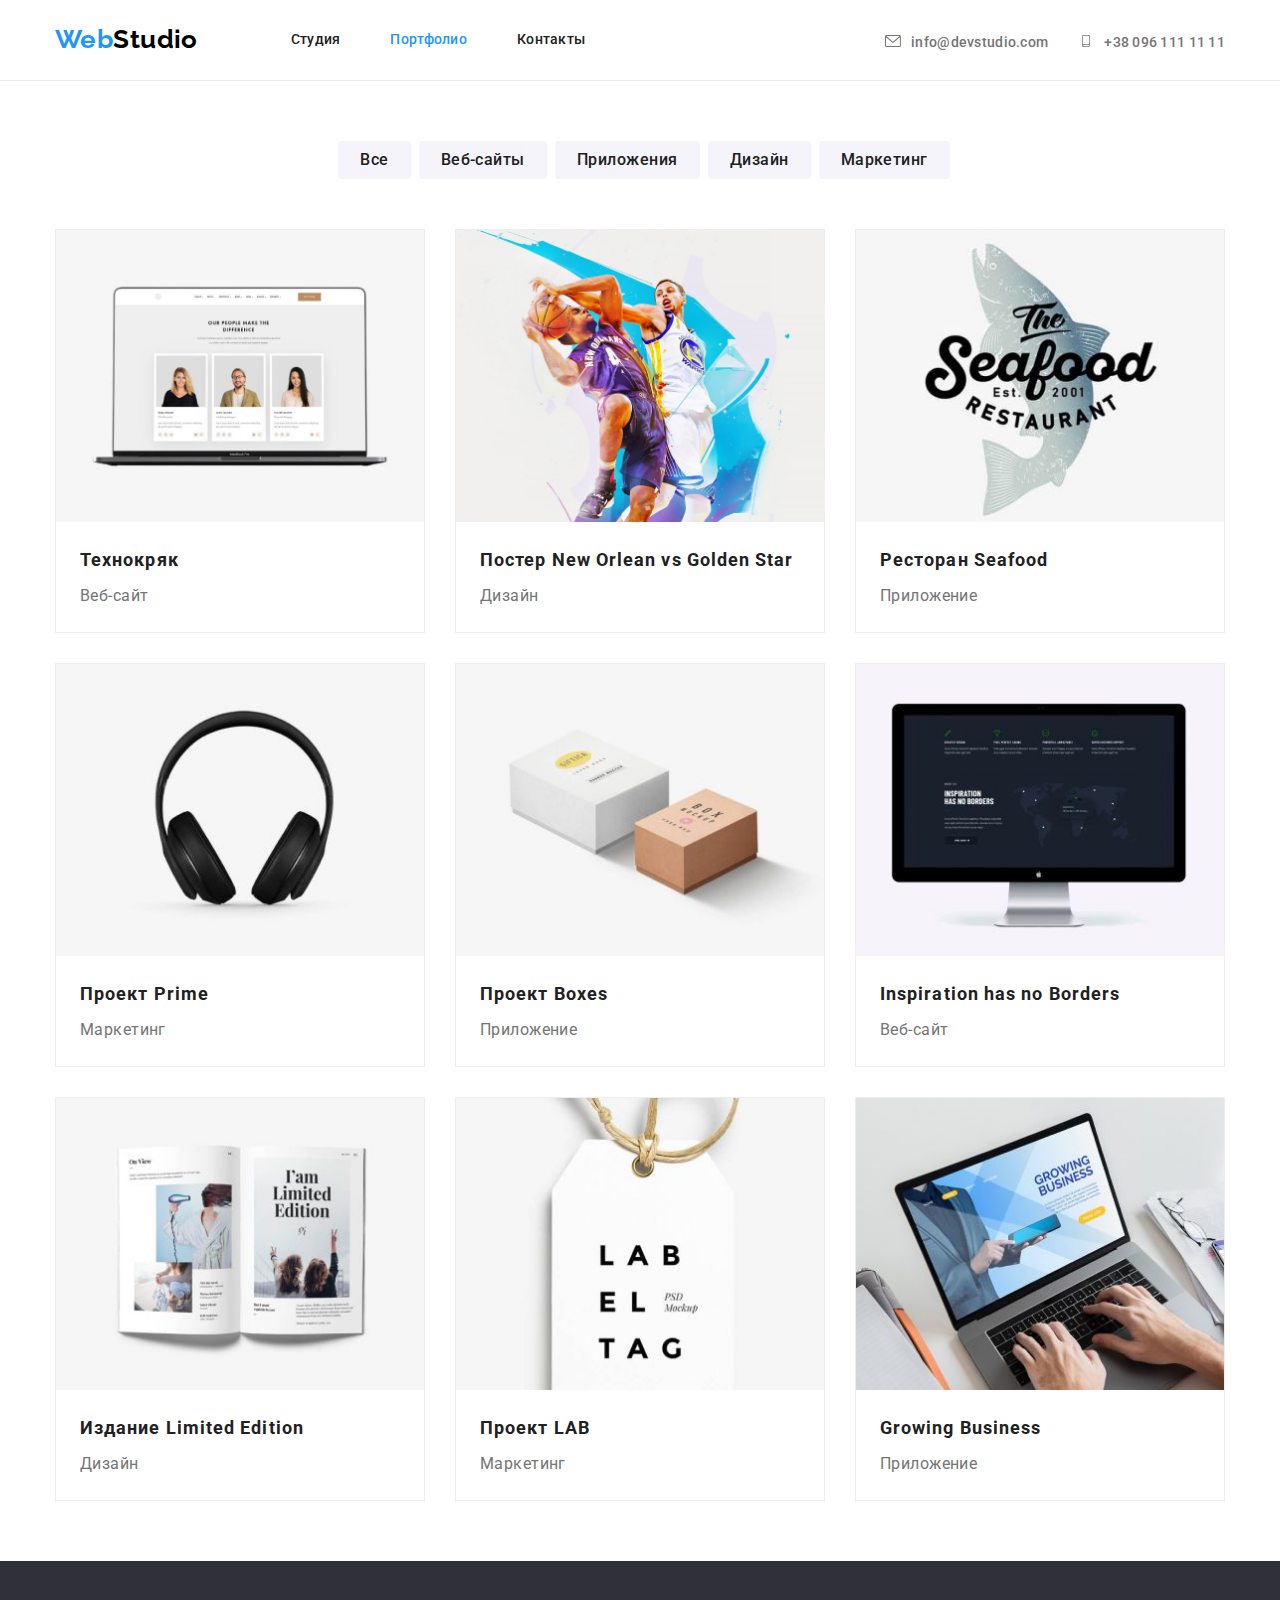
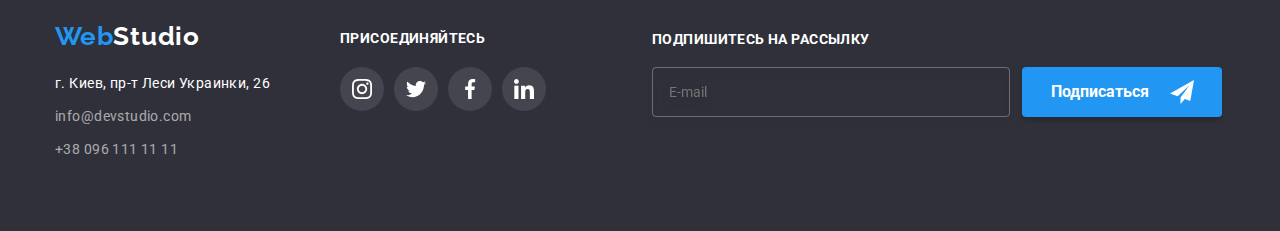
==== commit 00bbe343: "last before comment" ====
--- a/portfolio.html
+++ b/portfolio.html
@@ -205,7 +205,7 @@
                                       media="(min-width:1200px)"
                                       srcset="
                                       ./images/works/poster/img_l.jpg    1x,
-                                        ./images/works/poster/img_l@2x.jpg 2x
+                                      ./images/works/poster/img_l@2x.jpg 2x
                                       "
                                       type="image/jpg"
                                     />
--- a/css/main.min.css
+++ b/css/main.min.css
@@ -1 +1 @@
-*,*::before,*::after{box-sizing:border-box}:root{--text-color: #757575;--bnt-color-hover: #F5F4FA;--btn-color-hb: #2196F3;--btn-color-text: #212121;--default-white: #ffffff;--font-size: 14px;--bg-color: #2F303A;--set-gap: 30px;--card-shadow: 0px 1px 3px rgba(0, 0, 0, 0.12), 0px 1px 1px rgba(0, 0, 0, 0.14), 0px 2px 1px rgba(0, 0, 0, 0.2);--timing-duration: 250ms;--timing-function: cubic-bezier(0.4, 0, 0.2, 1)}img{display:block;width:100%;height:auto}.contact__e,.contact__tel{text-decoration:none;font-style:normal}.visually-hidden{position:absolute;white-space:nowrap;width:1px;height:1px;overflow:hidden;border:0;padding:0;clip:rect(0 0 0 0);clip-path:inset(50%);margin:-1px}.e-link{text-decoration:none;font-style:normal}.ph-link{text-decoration:none;font-style:normal}ul{padding:0;margin:0;list-style:none}li{list-style-type:none}p,h1,h2,h3,h4,h5,h6{margin:0}ul,ol,li{margin:0;padding:0}body{font-family:"Roboto",sans-serif;color:var(--btn-color-text);font-size:14px;letter-spacing:.03em}section{padding-top:60px;padding-bottom:60px}@media screen and (min-width: 1200px){section{padding-top:94px;padding-bottom:94px}}.container{padding-left:15px;padding-right:15px;margin-left:auto;margin-right:auto;outline:3px solid red}@media screen and (min-width: 480px){.container{width:480px}}@media screen and (min-width: 768px){.container{width:768px}}@media screen and (min-width: 1200px){.container{width:1200px}}button{cursor:pointer;border:none}.header{position:relative}.header__container{display:flex;align-items:center}.logo-color{color:var(--btn-color-hb);text-decoration:none;font-family:Raleway;font-weight:700;font-size:26px;line-height:1.2}.logo{padding-top:16px;padding-bottom:16px;text-decoration:none;font-family:Raleway;font-weight:700;font-size:26px;line-height:1.2;color:#000}@media screen and (min-width: 780px){.logo{padding:0}}.header-icon{align-items:center;vertical-align:middle;margin-right:10px;fill:currentColor}.nav__site{display:flex;justify-content:center;font-style:normal;font-weight:500;font-size:var(--font-size);line-height:1.14}.nav__site:hover,.nav__site:focus{color:var(--btn-color-hb)}.contact-links{display:none}@media screen and (min-width: 768px){.contact-links{display:flex;align-items:baseline}}.contact{display:none}@media screen and (min-width: 768px){.contact{padding:0;margin:0;display:flex}}.nav__site:first-child{margin-left:93px}.nav__site .nav__item{margin-right:50px}.contact .contact__item:last-child{margin-right:0}.nav__site .current{color:var(--btn-color-hb)}.current::after{content:"";position:absolute;left:0;bottom:0;display:flex;width:100%;height:4px;background-color:#2196f3;border-radius:2px}.contact{font-style:normal;font-weight:400;line-height:1.14;color:var(--text-color)}@media screen and (max-width: 767px){.contact{display:none}}@media screen and (min-width: 768px){.contact{display:block}}@media screen and (min-width: 1200px){.contact{display:flex;margin-left:auto;padding-top:5px}}.contact__e{margin-right:30px}@media screen and (max-width: 1200px){.contact__e{margin-bottom:10px}}.contact__e,.contact__tel{display:flex;font-style:normal;font-weight:500;font-size:12px;line-height:1.14;letter-spacing:.02em;color:var(--text-color);transition:color var(--timing-duration) var(--timing-function)}.contact .contact__e:hover,.contact .contact__e:focus,.contact .contact__e:hover,.contact .contact__e:focus,.contact .contact__tel:hover,.contact .contact__tel:focus,.contact .contact__tel:hover,.contact .contact__tel:focus{color:var(--btn-color-hb)}@media screen and (min-width: 1200px){.contact__e,.contact__tel{font-size:var(--font-size)}}.nav__link{display:flex;position:relative;padding-top:32px;padding-bottom:32px;text-decoration:none;font-weight:500;line-height:1.14;letter-spacing:.02em;color:var(--btn-color-text);transition:color var(--timing-duration) var(--timing-function)}.nav__link:hover,.nav__link:focus{color:var(--btn-color-hb)}.menu-toggle{position:absolute;top:10px;right:10px;border:none;background-color:rgba(0,0,0,0);fill:#212121;transition-property:fill;transition-duration:var(--timing-duration);transition-timing-function:var(--timing-function);cursor:pointer}.menu-toggle:hover{fill:var(--btn-color-hb)}.menu-toggle:hover{fill:var(--btn-color-hb)}@media screen and (min-width: 768px){.menu-toggle{display:none}}.menu-toggle .icon-cross{display:none}.menu-toggle.is-open .icon-cross{display:block;width:18.67px;height:18.67px}.menu-toggle.is-open .icon-menu{display:none}.menu-container{background-color:var(--default-white);position:fixed;z-index:900;right:0;top:0;width:100%;height:100%;padding:40px;opacity:0;pointer-events:none;transition-property:opacity;transition-duration:var(--timing-duration);transition-timing-function:var(--timing-function);overflow-x:none}.menu-container.is-open{opacity:1;pointer-events:all;display:flex;justify-content:space-between;flex-direction:column}@media screen and (min-width: 768px){.menu-container.is-open{display:none}}.menu__item{margin-bottom:32px}.menu__link{text-decoration:none;font-size:40px;font-weight:500;color:#212121}.menu__contacts{text-decoration:none;font-size:34px;font-weight:500;color:#2196f3;transition-property:color;transition-duration:var(--timing-duration);transition-timing-function:var(--timing-function)}.menu__contacts:hover,.menu__contacts:focus{color:var(--btn-color-hb)}.menu__link.current{color:var(--btn-color-hb)}.menu__mail{text-decoration:none;font-size:24px;font-weight:500;color:#757575}.menu__social-list{margin-top:32px;display:inline-flex}.menu__socials{text-decoration:none;font-size:18px;font-weight:500;color:#2196f3}.menu__social-item{position:relative;margin-right:20px}.menu__social-item::before{content:"";position:absolute;right:-15%;display:flex;width:2px;height:15px;background-color:rgba(33,33,33,.2)}.hero__title{margin:auto;margin-bottom:30px;width:696px;font-weight:900;font-size:44px;line-height:1.4;text-align:center;letter-spacing:.06em;text-transform:uppercase;color:#fff}@media screen and (max-width: 1199px){.hero__title{width:360px;height:84px;font-size:26px}}.hero__container{max-width:1600px;background-repeat:no-repeat;background-position:center;background-size:cover;height:400px;margin-left:auto;margin-right:auto;padding-top:118px;text-align:center;background-color:var(--bg-color);background-image:linear-gradient(to bottom, rgba(47, 48, 58, 0.4), rgba(47, 48, 58, 0.4)),url(../../images/background-img/hero/Mobile/hero.jpg)}@media(min-device-pixel-ratio: 2),(min-resolution: 192dpi),(min-resolution: 2dppx){.hero__container{background-image:linear-gradient(to bottom, rgba(47, 48, 58, 0.4), rgba(47, 48, 58, 0.4)),url(../../images/background-img/hero/Mobile/hero@2x.jpg)}}@media screen and (min-width: 768px){.hero__container{background-image:linear-gradient(to bottom, rgba(47, 48, 58, 0.4), rgba(47, 48, 58, 0.4)),url(../../images/background-img/hero/Tablet/header.jpg)}}@media screen and (min-width: 768px)and (min-device-pixel-ratio: 2),screen and (min-width: 768px)and (min-resolution: 192dpi),screen and (min-width: 768px)and (min-resolution: 2dppx){.hero__container{background-image:linear-gradient(to bottom, rgba(47, 48, 58, 0.4), rgba(47, 48, 58, 0.4)),url(../../images/background-img/hero/Tablet/header@2x.jpg)}}@media screen and (min-width: 1200px){.hero__container{background-image:linear-gradient(to bottom, rgba(47, 48, 58, 0.4), rgba(47, 48, 58, 0.4)),url(../../images/background-img/hero/Desktop/hero.jpg);height:600px;background-size:1600px;padding-top:200px}}@media screen and (min-width: 1200px)and (min-device-pixel-ratio: 2),screen and (min-width: 1200px)and (min-resolution: 192dpi),screen and (min-width: 1200px)and (min-resolution: 2dppx){.hero__container{background-image:linear-gradient(to bottom, rgba(47, 48, 58, 0.4), rgba(47, 48, 58, 0.4)),url(../../images/background-img/hero/Desktop/hero@2x.jpg)}}.hero__btn{width:200px;height:50px;display:block;margin:0 auto;background:var(--btn-color-hb);box-shadow:0px 4px 4px rgba(0,0,0,.15);border-radius:4px;font-family:"Roboto";font-style:normal;font-weight:700;font-size:16px;line-height:1.87;letter-spacing:.06em;color:#fff}.benefit__list{justify-content:center;margin:0px;padding:0px;margin-left:-30px}@media screen and (min-width: 768px){.benefit__list{display:flex;flex-wrap:wrap}}.benefit__title{font-style:normal;font-weight:700;font-size:var(--font-size);line-height:1.14;letter-spacing:.06em;text-transform:uppercase}@media screen and (max-width: 768px){.benefit__title{text-align:center}}.benefit__text{font-style:normal;font-weight:400;line-height:1.71;color:var(--text-color);padding-top:10px}.benefit__item{margin-left:30px;margin-bottom:30px}.benefit__item:last-child{margin-bottom:0}@media(min-width: 768px){.benefit__item{display:flex;flex-wrap:wrap;width:270px;flex-basis:calc(25% - 30px);margin-left:30px}.benefit__item:last-child{margin-right:0}}.benefit-icon{width:70px;height:70px}.icons{margin-bottom:30px;width:100%;height:120px;justify-content:center;display:inline-flex;align-items:center;background:#f5f4fa;border-radius:4px}@media screen and (min-width: 768px){.icons{width:270px}}.our-work{padding-top:0}@media(max-width: 1200px){.our-work{display:none}}.our-work__container>.our-work__list{display:flex}.our-work__list .our-work__item+.our-work__item{flex-basis:calc(33.3333333333% - 30px)}.our-work__item:not(:last-child){margin-right:30px}.our-work__item{position:relative}.work-card-text{padding-top:27px;padding-bottom:27px;width:370px;height:70px;left:615px;top:1435px;background-color:rgba(47,48,58,.8);background-image:linear-gradient(rgba(47, 48, 58, 0.4), rgba(47, 48, 58, 0.4))}.our-work__text{position:absolute;bottom:0;right:0;left:0;display:flex;align-items:center;justify-content:center;height:70px;text-transform:uppercase;line-height:1.14;font-weight:700;color:#fff;background:rgba(47,48,58,.8)}.about-us{display:block;margin:0 auto;background:#f5f4fa}@media screen and (max-width: 480px){.about-us{padding-top:60px;padding-bottom:60px}}.about-us__item{margin-bottom:30px}@media screen and (min-width: 480px){.about-us__item{width:auto}}@media screen and (min-width: 768px){.about-us__item{width:354px}.about-us__item:nth-child(2n+1){margin-right:30px}.about-us__item:nth-child(1n+3){margin-bottom:0}}@media screen and (min-width: 1200px){.about-us__item{width:270px;margin-right:30px;margin-bottom:0}.about-us__item:last-child{margin-right:0}}.section__title{text-align:center;font-style:normal;font-weight:700;font-size:28px;line-height:1.16;color:var(--btn-color-text);margin-bottom:30px}@media screen and (min-width: 1200px){.section__title{font-size:36px}}@media screen and (min-width: 768px){.about-us__list{display:flex;flex-wrap:wrap;justify-content:center}}.about-us__card{left:215px;top:1635px;background-color:#fff;box-shadow:0px 1px 3px rgba(0,0,0,.12),0px 1px 1px rgba(0,0,0,.14),0px 2px 1px rgba(0,0,0,.2);border-radius:0px 0px 4px 4px}@media screen and (min-width: 480px){.about-us__card{width:100%;margin-bottom:30px}}.worker-container{padding-top:30px;padding-bottom:30px}.worker-container .worker-container__name{margin-bottom:10px}.about-us .name{font-weight:500;font-size:16px;line-height:1.18;text-align:center}.about-us .text{display:block;margin-bottom:16px;font-weight:400;font-size:16px;line-height:1.19;text-align:center;color:var(--text-color)}.our-work__item:last-child{margin-right:0}.workers-soc__list{display:flex;justify-content:center}.workers-soc__item{width:44px;height:44px;margin-right:10px}.workers-soc__item:last-child{margin-right:0}.workers-soc__link{width:100%;height:100%;background-color:var(--default-white);border-radius:50%;display:flex;align-items:center;justify-content:center;fill:#afb1b8;transition:background-color var(--timing-duration) var(--timing-function)}.workers-soc__link:hover,.workers-soc__link:focus{background-color:var(--btn-color-hb)}.workers-soc__link:hover .workers-soc__icon,.workers-soc__link:focus .workers-soc__icon{fill:var(--default-white)}.clients__title{font-weight:700;font-size:28px;line-height:1.16;text-align:center;margin-bottom:30px;color:var(--btn-color-text)}@media screen and (min-width: 1200px){.clients__title{font-size:36px;margin-bottom:50px}}.clients__list{display:flex;flex-wrap:wrap;justify-content:center;gap:30px}.clients__item{color:#afb1b8;transition:color var(--timing-duration) var(--timing-function)}.clients__item:hover,.clients__item:focus{color:var(--btn-color-hb)}@media screen and (max-width: 767px){.clients__item{width:210px}.clients__item:nth-child(1n+5){margin-bottom:0}}@media screen and (min-width: 768px){.clients__item{width:226px}}@media screen and (min-width: 1200px){.clients__item{flex-basis:calc((100% - 150px)/6)}}.clients__link{display:flex;align-items:center;justify-content:center;width:auto;height:92px;border-radius:4px;border:1px solid #afb1b8;color:#afb1b8;fill:currentColor;transition:color var(--timing-duration) var(--timing-function),border-color var(--timing-duration) var(--timing-function)}.clients__link:hover,.clients__link:focus{border-color:var(--btn-color-hb)}.clients__link:hover,.clients__link:focus{color:var(--btn-color-hb)}.set{border-top:1px solid #ececec;padding-top:60px;padding-bottom:60px}@media screen and (min-width1200px){.set{padding-top:94px;padding-bottom:94px}}@media screen and (min-width: 768px){.set__list{display:flex;flex-wrap:wrap;padding-left:0}}.set__list>.set__item{aspect-ratio:auto 450/294;margin-bottom:30px}.set__list>.set__item:last-child{margin-bottom:0}@media screen and (min-width: 768px)and (max-width: 1199px){.set__list>.set__item{width:354px;margin-right:30px}.set__list>.set__item:nth-child(2n){margin-right:0}}@media screen and (min-width: 1200px){.set__list>.set__item{width:370px;margin-right:30px}.set__list>.set__item:nth-child(n+7){margin-bottom:0}.set__list>.set__item:nth-child(3n){margin-right:0}}.card-content__title{font-weight:700;font-size:18px;line-height:2;letter-spacing:.06em;align-items:center}.card-content__text{font-style:normal;font-size:16px;line-height:2.25;color:var(--text-color)}.footer__section{margin:0 auto;background:var(--bg-color);padding-top:60px;padding-bottom:60px;width:100%}@media screen and (max-width: 1199px){.footer__section{text-align:center}}@media screen and (min-width: 1200px){.footer{display:flex}}.footer__tab{margin-bottom:60px}@media screen and (min-width: 768px)and (max-width: 1199px){.footer__tab{display:flex;margin-left:15px;margin-right:15px;margin-bottom:0;justify-content:space-between}}@media screen and (min-width: 1200px){.footer__tab{display:flex;margin-bottom:0}}@media screen and (min-width: 1200px){.logo-adress{margin-bottom:0;margin-right:70px}}.contact-link__list .item:first-child{margin-top:20px}.bottom-logo-color{color:#fff;text-decoration:none;font-weight:700;font-size:26px;line-height:1.2;letter-spacing:.03em}.contact-link__list .item{margin-bottom:9px}.e-link,.ph-link{font-style:normal;font-weight:400;line-height:1.71;letter-spacing:.03em;color:rgba(255,255,255,.6);display:block;transition:color var(--timing-duration) var(--timing-function)}.contact-link__list .e-link:hover,.contact-link__list .e-link:focus,.contact-link__list .addres-link:hover,.contact-link__list .addres-link:focus,.contact-link__list .ph-link:hover,.contact-link__list .ph-link:focus{color:var(--btn-color-hb)}.addres-link{text-decoration:none;font-style:normal;font-weight:400;line-height:1.71;letter-spacing:.03em;color:#fff;transition:color var(--timing-duration) var(--timing-function)}.footer-soc__titel{margin-bottom:20px;font-weight:700;font-size:14px;line-height:1.14;text-transform:uppercase;color:#fff}.footer-soc{justify-content:center;display:inline-block;align-items:baseline}@media screen and (max-width: 768px){.footer-soc{margin-top:60px}}@media screen and (min-width: 1200px){.footer-soc{margin-top:10px;margin-right:93px;justify-content:center;display:inline-block;align-items:baseline}}.footer-soc__list{display:flex}@media screen and (min-width: 1200px){.footer-soc__list{margin-bottom:30px}}.footer-soc__item{width:44px;height:44px;margin-right:10px}.footer-soc__icon{fill:#fff}.footer-soc__link{width:100%;height:100%;background-color:rgba(255,255,255,.1);border-radius:50%;display:flex;align-items:center;justify-content:center;fill:#fff;transition:background-color var(--timing-duration) var(--timing-function)}.footer-soc__link:hover,.footer-soc__link:focus{background-color:var(--btn-color-hb)}.footer-soc__link:hover .footer-soc_icon,.footer-soc__link:focus .footer-soc_icon{fill:var(--default-white)}.footer-form{margin-top:0;margin-left:auto}@media screen and (min-width: 1200px){.footer-form{margin-right:auto;margin-top:10px}}.footer-form__title{font-family:"Roboto";font-style:normal;font-weight:700;font-size:14px;line-height:1.1428571429;letter-spacing:.03em;text-transform:uppercase;margin-bottom:20px;color:#fff}.footer-form__mail{margin-top:20px;border:none}@media screen and (min-width: 1200px){.footer-form__mail{display:flex}}.footer-form__input{width:358px;height:50px;background-color:rgba(0,0,0,0);border:1px solid rgba(255,255,255,.3);filter:drop-shadow(0px 4px 4px rgba(0, 0, 0, 0.15));border-radius:4px;outline:none;color:rgba(255,255,255,.6);padding-left:16px;transition:border var(--timing-duration) var(--timing-function)}.footer-form__input:focus,.footer-form__input:hover{border-color:var(--btn-color-hb)}.footer-form__btn{position:relative;display:flex;align-items:center;margin:auto;width:200px;height:50px;background-color:var(--btn-color-hb);box-shadow:0px 4px 4px rgba(0,0,0,.15);border-radius:4px;border-color:rgba(0,0,0,0);font-weight:700;font-size:16px;line-height:1.875;padding-left:29px;color:#fff;fill:currentColor;transition:fill var(--timing-duration) var(--timing-function);transition:background-color var(--timing-duration) var(--timing-function)}@media screen and (max-width: 1199px){.footer-form__btn{margin-top:20px}}@media screen and (min-width: 1200px){.footer-form__btn{margin-left:12px}}.footer-form__btn:hover,.footer-form__btn:focus{background-color:#fff;color:var(--btn-color-hb)}.icon-send{position:absolute;right:28px;margin-left:10px}.icon-send:hover,.icon-send:focus{background-color:#fff;color:var(--btn-color-hb);fill:var(--btn-color-hb)}.nav-list_card{display:flex;flex-wrap:wrap;align-items:center;margin-bottom:25px}@media screen and (min-width: 768px){.nav-list_card{justify-content:center;margin-bottom:30px}}@media screen and (min-width: 1200px){.nav-list_card{margin-bottom:50px}}.nav-list_item{margin-left:8px}@media screen and (max-width: 767px){.nav-list_item{margin-bottom:15px}}.nav-list_card .site-nav-btn{font-family:inherit;font-weight:500;line-height:1.14;letter-spacing:.03em;color:var(--btn-color-text);background-color:#f5f4fa}.site-bnt{display:block;border-radius:4px;font-family:"Roboto";font-weight:500;font-size:16px;line-height:1.62;letter-spacing:.03em;color:var(--btn-color-text);background-color:var(--bnt-color-hover);padding:6px 22px;transition:color var(--timing-duration) var(--timing-function),background-color var(--timing-duration) var(--timing-function),box-shadow var(--timing-duration) var(--timing-function)}.site-bnt:hover,.site-bnt:focus{color:var(--bnt-color-hover);background-color:var(--btn-color-hb);box-shadow:0px 3px 1px rgba(0,0,0,.1),0px 1px 2px rgba(0,0,0,.08),0px 2px 2px rgba(0,0,0,.12);border-radius:4px}.card{width:370px;height:404px;overflow:hidden;background-color:#fff;border:1px solid #eee;cursor:pointer;transition:box-shadow var(--timing-duration) var(--timing-function),border-radius var(--timing-duration) var(--timing-function)}.card:hover,.card:focus{box-shadow:var(--card-shadow);border-radius:0px 0px 4px 4px}.card-content{padding:20px 24px}.card-thumb{position:relative;overflow:hidden}.card-top-text{font-weight:400;font-size:18px;line-height:1.55;letter-spacing:.03em;color:#fff;position:absolute;display:inline-block;width:100%;height:100%;left:0;top:0;background-color:rgba(33,150,243,.9);padding:63px 24px;transform:translateY(100%);transition:transform 250ms var(--timing-function)}.set__item:hover .card-top-text{transform:translateY(0%)}.backdrop{position:fixed;top:0;left:0;width:100%;height:100%;background:rgba(0,0,0,.2);opacity:1;transform:opacity var(--timing-duration) var(--timing-function),visibility var(--timing-duration) var(--timing-function);overflow-y:scroll}.backdrop.is-hidden{opacity:0;visibility:hidden;pointer-events:none}.modal{display:block;padding:40px;position:absolute;margin-top:100px;top:50%;left:50%;min-width:450px;min-height:609px;background-color:#fff;box-shadow:0px 1px 3px rgba(0,0,0,.12),0px 1px 1px rgba(0,0,0,.14),0px 2px 1px rgba(0,0,0,.2);border-radius:4px;transform:translate(-50%, -50%);transition:transform 250ms cubic-bezier(0.4, 0, 0.2, 1),opacity 250ms cubic-bezier(0.4, 0, 0.2, 1)}.backdrop.is-hidden .modal{transform:translate(-50%, -50%) scale(0.75);opacity:0}@media screen and (min-width: 768px){.modal{min-width:450px;min-height:609px}}@media screen and (min-width: 1200px){.modal{min-width:528px;min-height:581px}}.modal-bnt_close{display:flex;position:absolute;top:8px;right:8px;width:30px;height:30px;border-radius:50%;border:1px solid rgba(0,0,0,.1);background-color:var(--secondary-background-color);cursor:pointer;align-items:center;justify-content:center;transition:fill 250ms cubic-bezier(0.4, 0, 0.2, 1)}.modal-bnt_close:hover,.modal-bnt_close:focus{fill:var(--btn-color-hb)}.modal_title{text-align:center;font-size:18px;font-weight:600;margin-bottom:15px;font-weight:700;font-size:20px;line-height:1.15;letter-spacing:.03em;color:#212121;display:block;margin-left:auto;margin-right:auto;margin-bottom:12px}.modal_field{margin-bottom:10px}.input-wrap{position:relative}.modal-icon{position:absolute;left:7px;top:50%;transform:translateY(-50%)}.modal-input{width:100%;height:45px;border:1px solid rgba(33,33,33,.2);border-radius:4px;fill:currentColor;padding-left:30px;outline:none;transition:border-color 250ms var(--timing-function),fill 250ms var(--timing-function)}.modal-input:focus,.modal-input:hover{border-color:#2196f3}.modal-input:focus+.modal-icon,.modal-input:hover+.modal-icon{fill:#2196f3}.modal_label{position:relative;display:block;font-size:12px;line-height:1.17;letter-spacing:.01em;margin-bottom:4px;color:#757575}textarea{resize:none}.modal-text{padding:12px 16px;width:100%;height:120px;border:1px solid rgba(33,33,33,.2);border-radius:4px;resize:none;outline:none;transition:border 250ms var(--transition-cubic)}.modal-text:focus,.modal-text:hover{border:1px solid #2196f3}.form-text{color:#757575;margin-left:8.38px;font-size:14px;font-weight:400;line-height:1.7}@media screen and (max-width: 768px){.form-text{margin-left:8px;font-size:12px;font-weight:400;line-height:1.2;color:#757575}}.form-link{color:var(--btn-color-hb)}.checkbox-field{position:relative;display:flex;align-items:center;margin-left:auto;margin-right:auto;margin-bottom:30px}.checkbox{appearance:none;position:absolute}.checkbox:hover+.agreement-icon{border-color:var(--btn-color-hb)}.checkbox:focus+.agreement-icon{border-color:var(--default-white)}.checkbox:checked+.agreement-icon{background-color:var(--btn-color-hb);background-image:url(../images/icon/checkbox.svg);border:none;background-repeat:no-repeat;background-position:center}.agreement-icon{border:1px solid #212121;display:inline-block;top:16%;left:-1px;transition-property:border-color;transition-duration:var(--transition-duration);transition-timing-function:var(--timing-function)}.modal-bnt-send{width:200px;height:50px;display:block;margin:0 auto;background:var(--btn-color-hb);box-shadow:0px 4px 4px rgba(0,0,0,.15);border-radius:4px;font-family:"Roboto";font-style:normal;font-weight:700;font-size:16px;line-height:1.87;letter-spacing:.06em;color:#fff;transition:background var(--timing-duration) var(--timing-function)}.modal-bnt-send:hover,.modal-bnt-send:focus{background:#188ce8}/*# sourceMappingURL=main.min.css.map */+﻿*,*::before,*::after{box-sizing:border-box}:root{--text-color: #757575;--bnt-color-hover: #F5F4FA;--btn-color-hb: #2196F3;--btn-color-text: #212121;--default-white: #ffffff;--font-size: 14px;--bg-color: #2F303A;--set-gap: 30px;--card-shadow: 0px 1px 3px rgba(0, 0, 0, 0.12), 0px 1px 1px rgba(0, 0, 0, 0.14), 0px 2px 1px rgba(0, 0, 0, 0.2);--timing-duration: 250ms;--timing-function: cubic-bezier(0.4, 0, 0.2, 1)}img{display:block;width:100%;height:auto}.contact__e,.contact__tel{text-decoration:none;font-style:normal}.visually-hidden{position:absolute;white-space:nowrap;width:1px;height:1px;overflow:hidden;border:0;padding:0;clip:rect(0 0 0 0);clip-path:inset(50%);margin:-1px}.e-link{text-decoration:none;font-style:normal}.ph-link{text-decoration:none;font-style:normal}ul{padding:0;margin:0;list-style:none}li{list-style-type:none}p,h1,h2,h3,h4,h5,h6{margin:0}ul,ol,li{margin:0;padding:0}body{font-family:"Roboto",sans-serif;color:var(--btn-color-text);font-size:14px;letter-spacing:.03em}section{padding-top:60px;padding-bottom:60px}@media screen and (min-width: 1200px){section{padding-top:94px;padding-bottom:94px}}.container{padding-left:15px;padding-right:15px;margin-left:auto;margin-right:auto}@media screen and (min-width: 480px){.container{width:480px}}@media screen and (min-width: 768px){.container{width:768px}}@media screen and (min-width: 1200px){.container{width:1200px}}button{cursor:pointer;border:none}.header{position:relative}.header__container{display:flex;align-items:center}.logo-color{color:var(--btn-color-hb);text-decoration:none;font-family:Raleway;font-weight:700;font-size:26px;line-height:1.2}.logo{padding-top:16px;padding-bottom:16px;text-decoration:none;font-family:Raleway;font-weight:700;font-size:26px;line-height:1.2;color:#000}@media screen and (min-width: 780px){.logo{padding:0}}.header-icon{align-items:center;vertical-align:middle;margin-right:10px;fill:currentColor}.nav__site{display:flex;justify-content:center;font-style:normal;font-weight:500;font-size:var(--font-size);line-height:1.14}.nav__site:hover,.nav__site:focus{color:var(--btn-color-hb)}.contact-links{display:none}@media screen and (min-width: 768px){.contact-links{display:flex;align-items:baseline}}.contact{display:none}@media screen and (min-width: 768px){.contact{padding:0;margin:0;display:flex}}.nav__site:first-child{margin-left:93px}.nav__site .nav__item{margin-right:50px}.contact .contact__item:last-child{margin-right:0}.nav__site .current{color:var(--btn-color-hb)}@media screen and (min-width: 768px){.current::after{content:“”;position:absolute;left:0;bottom:0;display:flex;width:100%;height:4px;background-color:#2196f3;border-radius:2px}}.contact{font-style:normal;font-weight:400;line-height:1.14;color:var(--text-color)}@media screen and (max-width: 767px){.contact{display:none}}@media screen and (min-width: 768px){.contact{display:block}}@media screen and (min-width: 1200px){.contact{display:flex;margin-left:auto;padding-top:5px}}.contact__e{margin-right:30px}@media screen and (max-width: 1200px){.contact__e{margin-bottom:10px}}.contact__e,.contact__tel{display:flex;font-style:normal;font-weight:500;font-size:12px;line-height:1.14;letter-spacing:.02em;color:var(--text-color);transition:color var(--timing-duration) var(--timing-function)}.contact .contact__e:hover,.contact .contact__e:focus,.contact .contact__e:hover,.contact .contact__e:focus,.contact .contact__tel:hover,.contact .contact__tel:focus,.contact .contact__tel:hover,.contact .contact__tel:focus{color:var(--btn-color-hb)}@media screen and (min-width: 1200px){.contact__e,.contact__tel{font-size:var(--font-size)}}.nav__link{display:flex;position:relative;padding-top:32px;padding-bottom:32px;text-decoration:none;font-weight:500;line-height:1.14;letter-spacing:.02em;color:var(--btn-color-text);transition:color var(--timing-duration) var(--timing-function)}.nav__link:hover,.nav__link:focus{color:var(--btn-color-hb)}.menu-toggle{position:absolute;top:10px;right:10px;border:none;background-color:rgba(0,0,0,0);fill:#212121;transition-property:fill;transition-duration:var(--timing-duration);transition-timing-function:var(--timing-function);cursor:pointer}.menu-toggle:hover{fill:var(--btn-color-hb)}.menu-toggle:hover{fill:var(--btn-color-hb)}@media screen and (min-width: 768px){.menu-toggle{display:none}}.menu-toggle .icon-cross{display:none}.menu-toggle.is-open .icon-cross{display:block;width:18.67px;height:18.67px}.menu-toggle.is-open .icon-menu{display:none}.menu-container{background-color:var(--default-white);position:fixed;z-index:900;right:0;top:0;width:100%;height:100%;padding:40px;opacity:0;pointer-events:none;transition-property:opacity;transition-duration:var(--timing-duration);transition-timing-function:var(--timing-function);overflow-x:none}.menu-container.is-open{opacity:1;pointer-events:all;display:flex;justify-content:space-between;flex-direction:column}@media screen and (min-width: 768px){.menu-container.is-open{display:none}}.menu__item{margin-bottom:32px}.menu__link{text-decoration:none;font-size:40px;font-weight:500;color:#212121}.menu__contacts{text-decoration:none;font-size:34px;font-weight:500;color:#2196f3;transition-property:color;transition-duration:var(--timing-duration);transition-timing-function:var(--timing-function)}.menu__contacts:hover,.menu__contacts:focus{color:var(--btn-color-hb)}.menu__link.current{color:var(--btn-color-hb)}.menu__mail{text-decoration:none;font-size:24px;font-weight:500;color:#757575}.menu__social-list{margin-top:32px;display:flex;flex-wrap:wrap;gap:15px}.menu__socials{text-decoration:none;font-size:18px;font-weight:500;color:#2196f3}.menu__social-item{position:relative;margin-right:20px}.menu__social-item::after{content:" ";width:1px;height:22px;background-color:rgba(33,33,33,.2);position:absolute;right:-10px}.hero__title{margin:auto;margin-bottom:30px;font-weight:900;font-size:26px;line-height:1.62;text-align:center;letter-spacing:.06em;text-transform:uppercase;color:#fff}@media screen and (min-width: 1199px){.hero__title{width:696px;font-size:44px;line-height:1.36}}.hero__container{max-width:1600px;background-repeat:no-repeat;background-position:center;background-size:cover;height:400px;margin-left:auto;margin-right:auto;padding-top:118px;text-align:center;background-color:var(--bg-color);background-image:linear-gradient(to bottom, rgba(47, 48, 58, 0.4), rgba(47, 48, 58, 0.4)),url(../images/background-img/hero/mobile/hero.jpg)}@media(min-device-pixel-ratio: 2),(min-resolution: 192dpi),(min-resolution: 2dppx){.hero__container{background-image:linear-gradient(to bottom, rgba(47, 48, 58, 0.4), rgba(47, 48, 58, 0.4)),url(../images/background-img/hero/mobile/hero@2x.jpg)}}@media screen and (min-width: 768px){.hero__container{background-image:linear-gradient(to bottom, rgba(47, 48, 58, 0.4), rgba(47, 48, 58, 0.4)),url(../images/background-img/hero/tablet/header.jpg)}}@media screen and (min-width: 768px)and (min-device-pixel-ratio: 2),screen and (min-width: 768px)and (min-resolution: 192dpi),screen and (min-width: 768px)and (min-resolution: 2dppx){.hero__container{background-image:linear-gradient(to bottom, rgba(47, 48, 58, 0.4), rgba(47, 48, 58, 0.4)),url(../images/background-img/hero/tablet/header@2x.jpg)}}@media screen and (min-width: 1200px){.hero__container{background-image:linear-gradient(to bottom, rgba(47, 48, 58, 0.4), rgba(47, 48, 58, 0.4)),url(../images/background-img/hero/desktop/hero.jpg);height:600px;background-size:1600px;padding-top:200px}}@media screen and (min-width: 1200px)and (min-device-pixel-ratio: 2),screen and (min-width: 1200px)and (min-resolution: 192dpi),screen and (min-width: 1200px)and (min-resolution: 2dppx){.hero__container{background-image:linear-gradient(to bottom, rgba(47, 48, 58, 0.4), rgba(47, 48, 58, 0.4)),url(../images/background-img/hero/desktop/hero@2x.jpg)}}.hero__btn{width:200px;height:50px;display:block;margin:0 auto;background:var(--btn-color-hb);box-shadow:0px 4px 4px rgba(0,0,0,.15);border-radius:4px;font-family:"Roboto";font-style:normal;font-weight:700;font-size:16px;line-height:1.87;letter-spacing:.06em;color:#fff}.benefit__list{justify-content:center;margin:0px;padding:0px;margin-left:-30px}@media screen and (min-width: 768px){.benefit__list{display:flex;flex-wrap:wrap}}.benefit__title{font-style:normal;font-weight:700;font-size:var(--font-size);line-height:1.14;letter-spacing:.06em;text-transform:uppercase}@media screen and (max-width: 768px){.benefit__title{text-align:center}}.benefit__text{font-style:normal;font-weight:400;line-height:1.71;color:var(--text-color);padding-top:10px}.benefit__item{margin-left:30px;margin-bottom:30px}.benefit__item:last-child{margin-bottom:0}@media(min-width: 768px){.benefit__item{display:flex;flex-wrap:wrap;width:270px;flex-basis:calc(25% - 30px);margin-left:30px}.benefit__item:last-child{margin-right:0;margin-bottom:30px}}.benefit-icon{width:70px;height:70px}.icons{margin-bottom:30px;width:100%;height:120px;justify-content:center;display:inline-flex;align-items:center;background:#f5f4fa;border-radius:4px}@media screen and (min-width: 768px){.icons{width:270px}}.our-work{padding-top:0}@media(max-width: 1200px){.our-work{display:none}}.our-work__container>.our-work__list{display:flex}.our-work__item:not(:last-child){margin-right:30px}.our-work__item{position:relative}.work-card-text{padding-top:27px;padding-bottom:27px;width:370px;height:70px;left:615px;top:1435px;background-color:rgba(47,48,58,.8);background-image:linear-gradient(rgba(47, 48, 58, 0.4), rgba(47, 48, 58, 0.4))}.our-work__text{position:absolute;bottom:0;right:0;left:0;display:flex;align-items:center;justify-content:center;height:70px;text-transform:uppercase;line-height:1.14;font-weight:700;color:#fff;background:rgba(47,48,58,.8)}.about-us{display:block;margin:0 auto;background:#f5f4fa}@media screen and (max-width: 480px){.about-us{padding-top:60px;padding-bottom:60px}}.about-us__item{margin-bottom:30px}@media screen and (min-width: 480px){.about-us__item{width:auto}}@media screen and (min-width: 768px){.about-us__item{width:354px}.about-us__item:nth-child(2n+1){margin-right:30px}.about-us__item:nth-child(1n+3){margin-bottom:0}}@media screen and (min-width: 1200px){.about-us__item{width:270px;margin-right:30px;margin-bottom:0}.about-us__item:last-child{margin-right:0}}.section__title{text-align:center;font-style:normal;font-weight:700;font-size:28px;line-height:1.16;color:var(--btn-color-text);margin-bottom:30px}@media screen and (min-width: 1200px){.section__title{font-size:36px}}@media screen and (min-width: 768px){.about-us__list{display:flex;flex-wrap:wrap;justify-content:center}}.about-us__card{left:215px;top:1635px;background-color:#fff;box-shadow:0px 1px 3px rgba(0,0,0,.12),0px 1px 1px rgba(0,0,0,.14),0px 2px 1px rgba(0,0,0,.2);border-radius:0px 0px 4px 4px}@media screen and (min-width: 480px){.about-us__card{width:100%;margin-bottom:30px}}.worker-container{padding-top:30px;padding-bottom:30px}.worker-container .worker-container__name{margin-bottom:10px}.about-us .name{font-weight:500;font-size:16px;line-height:1.18;text-align:center}.about-us .text{display:block;margin-bottom:16px;font-weight:400;font-size:16px;line-height:1.19;text-align:center;color:var(--text-color)}.our-work__item:last-child{margin-right:0}.workers-soc__list{display:flex;justify-content:center}.workers-soc__item{width:44px;height:44px;margin-right:10px}.workers-soc__item:last-child{margin-right:0}.workers-soc__link{width:100%;height:100%;background-color:var(--default-white);border-radius:50%;display:flex;align-items:center;justify-content:center;fill:#afb1b8;transition:background-color var(--timing-duration) var(--timing-function)}.workers-soc__link:hover,.workers-soc__link:focus{background-color:var(--btn-color-hb)}.workers-soc__link:hover .workers-soc__icon,.workers-soc__link:focus .workers-soc__icon{fill:var(--default-white)}.clients__title{font-weight:700;font-size:28px;line-height:1.16;text-align:center;margin-bottom:30px;color:var(--btn-color-text)}@media screen and (min-width: 1200px){.clients__title{font-size:36px;margin-bottom:50px}}.clients__list{display:flex;flex-wrap:wrap;justify-content:center;gap:30px}.clients__item{color:#afb1b8;transition:color var(--timing-duration) var(--timing-function)}.clients__item:hover,.clients__item:focus{color:var(--btn-color-hb)}@media screen and (max-width: 767px){.clients__item{width:210px}.clients__item:nth-child(1n+5){margin-bottom:0}}@media screen and (min-width: 768px){.clients__item{width:226px}}@media screen and (min-width: 1200px){.clients__item{flex-basis:calc((100% - 150px)/6)}}.clients__link{display:flex;align-items:center;justify-content:center;width:auto;height:92px;border-radius:4px;border:1px solid #afb1b8;color:#afb1b8;fill:currentColor;transition:color var(--timing-duration) var(--timing-function),border-color var(--timing-duration) var(--timing-function)}.clients__link:hover,.clients__link:focus{border-color:var(--btn-color-hb)}.clients__link:hover,.clients__link:focus{color:var(--btn-color-hb)}.set{border-top:1px solid #ececec;padding-top:60px;padding-bottom:60px}@media screen and (min-width1200px){.set{padding-top:94px;padding-bottom:94px}}@media screen and (min-width: 768px){.set__list{display:flex;flex-wrap:wrap;padding-left:0}}.set__list>.set__item{aspect-ratio:auto 450/294;margin-bottom:30px}.set__list>.set__item:last-child{margin-bottom:0}@media screen and (min-width: 768px)and (max-width: 1199px){.set__list>.set__item{width:354px;margin-right:30px}.set__list>.set__item:nth-child(2n){margin-right:0}}@media screen and (min-width: 1200px){.set__list>.set__item{width:370px;margin-right:30px}.set__list>.set__item:nth-child(n+7){margin-bottom:0}.set__list>.set__item:nth-child(3n){margin-right:0}}.card-content__title{font-weight:700;font-size:18px;line-height:2;letter-spacing:.06em;align-items:center}.card-content__text{font-style:normal;font-size:16px;line-height:2.25;color:var(--text-color)}.footer__section{margin:0 auto;background:var(--bg-color);padding-top:60px;padding-bottom:60px;width:100%}@media screen and (max-width: 1199px){.footer__section{text-align:center}}@media screen and (min-width: 1200px){.footer{display:flex}}.footer__tab{margin-bottom:60px}@media screen and (min-width: 768px)and (max-width: 1199px){.footer__tab{display:flex;margin-left:15px;margin-right:15px;margin-bottom:0;justify-content:space-between}}@media screen and (min-width: 1200px){.footer__tab{display:flex;margin-bottom:0}}@media screen and (min-width: 1200px){.logo-adress{margin-bottom:0;margin-right:70px}}.contact-link__list .item:first-child{margin-top:20px}.bottom-logo-color{color:#fff;text-decoration:none;font-weight:700;font-size:26px;line-height:1.2;letter-spacing:.03em}.contact-link__list .item{margin-bottom:9px}.e-link,.ph-link{font-style:normal;font-weight:400;line-height:1.71;letter-spacing:.03em;color:rgba(255,255,255,.6);display:block;transition:color var(--timing-duration) var(--timing-function)}.contact-link__list .e-link:hover,.contact-link__list .e-link:focus,.contact-link__list .addres-link:hover,.contact-link__list .addres-link:focus,.contact-link__list .ph-link:hover,.contact-link__list .ph-link:focus{color:var(--btn-color-hb)}.addres-link{text-decoration:none;font-style:normal;font-weight:400;line-height:1.71;letter-spacing:.03em;color:#fff;transition:color var(--timing-duration) var(--timing-function)}.footer-soc__titel{margin-bottom:20px;font-weight:700;font-size:14px;line-height:1.14;text-transform:uppercase;color:#fff}.footer-soc{justify-content:center;display:inline-block;align-items:baseline}@media screen and (max-width: 768px){.footer-soc{margin-top:60px}}@media screen and (min-width: 1200px){.footer-soc{margin-top:10px;margin-right:93px;justify-content:center;display:inline-block;align-items:baseline}}.footer-soc__list{display:flex}@media screen and (min-width: 1200px){.footer-soc__list{margin-bottom:30px}}.footer-soc__item{width:44px;height:44px;margin-right:10px}.footer-soc__icon{fill:#fff}.footer-soc__link{width:100%;height:100%;background-color:rgba(255,255,255,.1);border-radius:50%;display:flex;align-items:center;justify-content:center;fill:#fff;transition:background-color var(--timing-duration) var(--timing-function)}.footer-soc__link:hover,.footer-soc__link:focus{background-color:var(--btn-color-hb)}.footer-soc__link:hover .footer-soc_icon,.footer-soc__link:focus .footer-soc_icon{fill:var(--default-white)}.footer-form{margin-top:0;margin-left:auto}@media screen and (min-width: 1200px){.footer-form{margin-right:auto;margin-top:10px}}.footer-form__title{font-family:"Roboto";font-style:normal;font-weight:700;font-size:14px;line-height:1.1428571429;letter-spacing:.03em;text-transform:uppercase;margin-bottom:20px;color:#fff}.footer-form__mail{margin-top:20px;border:none}@media screen and (min-width: 1200px){.footer-form__mail{display:flex}}.footer-form__input{width:100%;height:50px;background-color:rgba(0,0,0,0);border:1px solid rgba(255,255,255,.3);filter:drop-shadow(0px 4px 4px rgba(0, 0, 0, 0.15));border-radius:4px;outline:none;color:rgba(255,255,255,.6);padding-left:16px;transition:border var(--timing-duration) var(--timing-function)}.footer-form__input:focus,.footer-form__input:hover{border-color:var(--btn-color-hb)}@media screen and (min-width: 480px){.footer-form__input{width:358px}}.footer-form__btn{position:relative;display:flex;align-items:center;margin:auto;width:200px;height:50px;background-color:var(--btn-color-hb);box-shadow:0px 4px 4px rgba(0,0,0,.15);border-radius:4px;border-color:rgba(0,0,0,0);font-weight:700;font-size:16px;line-height:1.875;padding-left:29px;color:#fff;fill:currentColor;transition:fill var(--timing-duration) var(--timing-function);transition:background-color var(--timing-duration) var(--timing-function)}@media screen and (max-width: 1199px){.footer-form__btn{margin-top:20px}}@media screen and (min-width: 1200px){.footer-form__btn{margin-left:12px}}.footer-form__btn:hover,.footer-form__btn:focus{background-color:#fff;color:var(--btn-color-hb)}.icon-send{position:absolute;right:28px;margin-left:10px}.icon-send:hover,.icon-send:focus{background-color:#fff;color:var(--btn-color-hb);fill:var(--btn-color-hb)}.nav-list_card{display:flex;flex-wrap:wrap;align-items:center;margin-bottom:25px}@media screen and (min-width: 768px){.nav-list_card{justify-content:center;margin-bottom:30px}}@media screen and (min-width: 1200px){.nav-list_card{margin-bottom:50px}}.nav-list_item{margin-left:8px}@media screen and (max-width: 767px){.nav-list_item{margin-bottom:15px}}.nav-list_card .site-nav-btn{font-family:inherit;font-weight:500;line-height:1.14;letter-spacing:.03em;color:var(--btn-color-text);background-color:#f5f4fa}.site-bnt{display:block;border-radius:4px;font-family:"Roboto";font-weight:500;font-size:16px;line-height:1.62;letter-spacing:.03em;color:var(--btn-color-text);background-color:var(--bnt-color-hover);padding:6px 22px;transition:color var(--timing-duration) var(--timing-function),background-color var(--timing-duration) var(--timing-function),box-shadow var(--timing-duration) var(--timing-function)}.site-bnt:hover,.site-bnt:focus{color:var(--bnt-color-hover);background-color:var(--btn-color-hb);box-shadow:0px 3px 1px rgba(0,0,0,.1),0px 1px 2px rgba(0,0,0,.08),0px 2px 2px rgba(0,0,0,.12);border-radius:4px}.card{width:450px;height:404px;overflow:hidden;background-color:#fff;border:1px solid #eee;cursor:pointer;transition:box-shadow var(--timing-duration) var(--timing-function),border-radius var(--timing-duration) var(--timing-function)}.card:hover,.card:focus{box-shadow:var(--card-shadow);border-radius:0px 0px 4px 4px}@media screen and (min-width: 768px){.card{width:354px}}@media screen and (min-width: 1199px){.card{width:370px}}.card-content{padding:20px 24px}.card-thumb{position:relative;overflow:hidden}.card-top-text{font-weight:400;font-size:18px;line-height:1.55;letter-spacing:.03em;color:#fff;position:absolute;display:inline-block;width:100%;height:100%;left:0;top:0;background-color:rgba(33,150,243,.9);padding:77px 24px;transform:translateY(100%);transition:transform 250ms var(--timing-function)}.set__item:hover .card-top-text{transform:translateY(0%)}@media screen and (min-width: 768px){.card-top-text{padding:49px 24px}}@media screen and (min-width: 1199px){.card-top-text{padding:63px 24px}}.backdrop{position:fixed;top:0;left:0;width:100%;height:100%;background:rgba(0,0,0,.2);opacity:1;transform:opacity var(--timing-duration) var(--timing-function),visibility var(--timing-duration) var(--timing-function);overflow-y:scroll}.backdrop.is-hidden{opacity:0;visibility:hidden;pointer-events:none}.modal{display:block;padding:40px;position:absolute;margin-top:100px;top:50%;left:50%;min-width:450px;min-height:609px;background-color:#fff;box-shadow:0px 1px 3px rgba(0,0,0,.12),0px 1px 1px rgba(0,0,0,.14),0px 2px 1px rgba(0,0,0,.2);border-radius:4px;transform:translate(-50%, -50%);transition:transform 250ms cubic-bezier(0.4, 0, 0.2, 1),opacity 250ms cubic-bezier(0.4, 0, 0.2, 1)}.backdrop.is-hidden .modal{transform:translate(-50%, -50%) scale(0.75);opacity:0}@media screen and (min-width: 768px){.modal{min-width:450px;min-height:609px}}@media screen and (min-width: 1200px){.modal{min-width:528px;min-height:581px}}.modal-bnt_close{display:flex;position:absolute;top:8px;right:8px;width:30px;height:30px;border-radius:50%;border:1px solid rgba(0,0,0,.1);background-color:var(--secondary-background-color);cursor:pointer;align-items:center;justify-content:center;transition:fill 250ms cubic-bezier(0.4, 0, 0.2, 1)}.modal-bnt_close:hover,.modal-bnt_close:focus{fill:var(--btn-color-hb)}.modal_title{text-align:center;font-size:18px;font-weight:600;margin-bottom:15px;font-weight:700;font-size:20px;line-height:1.15;letter-spacing:.03em;color:#212121;display:block;margin-left:auto;margin-right:auto;margin-bottom:12px}.modal_field{margin-bottom:10px}.input-wrap{position:relative}.modal-icon{position:absolute;left:7px;top:50%;transform:translateY(-50%)}.modal-input{width:100%;height:45px;border:1px solid rgba(33,33,33,.2);border-radius:4px;fill:currentColor;padding-left:30px;outline:none;transition:border-color 250ms var(--timing-function),fill 250ms var(--timing-function)}.modal-input:focus,.modal-input:hover{border-color:#2196f3}.modal-input:focus+.modal-icon,.modal-input:hover+.modal-icon{fill:#2196f3}.modal_label{position:relative;display:block;font-size:12px;line-height:1.17;letter-spacing:.01em;margin-bottom:4px;color:#757575}textarea{resize:none}.modal-text{padding:12px 16px;width:100%;height:120px;border:1px solid rgba(33,33,33,.2);border-radius:4px;resize:none;outline:none;transition:border 250ms var(--transition-cubic)}.modal-text:focus,.modal-text:hover{border:1px solid #2196f3}.form-text{color:#757575;margin-left:8.38px;font-size:14px;font-weight:400;line-height:1.7}@media screen and (max-width: 768px){.form-text{margin-left:8px;font-size:12px;font-weight:400;line-height:1.2;color:#757575}}.form-link{color:var(--btn-color-hb)}.checkbox-field{position:relative;display:flex;align-items:center;margin-left:auto;margin-right:auto;margin-bottom:30px}.checkbox{appearance:none;position:absolute}.checkbox:hover+.agreement-icon{border-color:var(--btn-color-hb)}.checkbox:focus+.agreement-icon{border-color:var(--btn-color-hb)}.checkbox:checked+.agreement-icon{background-color:var(--btn-color-hb);background-image:url(../images/icon/checkbox.svg);border:none;background-repeat:no-repeat;background-position:center}.agreement-icon{border:1px solid #212121;display:inline-block;top:16%;left:-1px;transition-property:border-color;transition-duration:var(--transition-duration);transition-timing-function:var(--timing-function)}.modal-bnt-send{width:200px;height:50px;display:block;margin:0 auto;background:var(--btn-color-hb);box-shadow:0px 4px 4px rgba(0,0,0,.15);border-radius:4px;font-family:"Roboto";font-style:normal;font-weight:700;font-size:16px;line-height:1.87;letter-spacing:.06em;color:#fff;transition:background var(--timing-duration) var(--timing-function)}.modal-bnt-send:hover,.modal-bnt-send:focus{background:#188ce8}/*# sourceMappingURL=main.min.css.map */